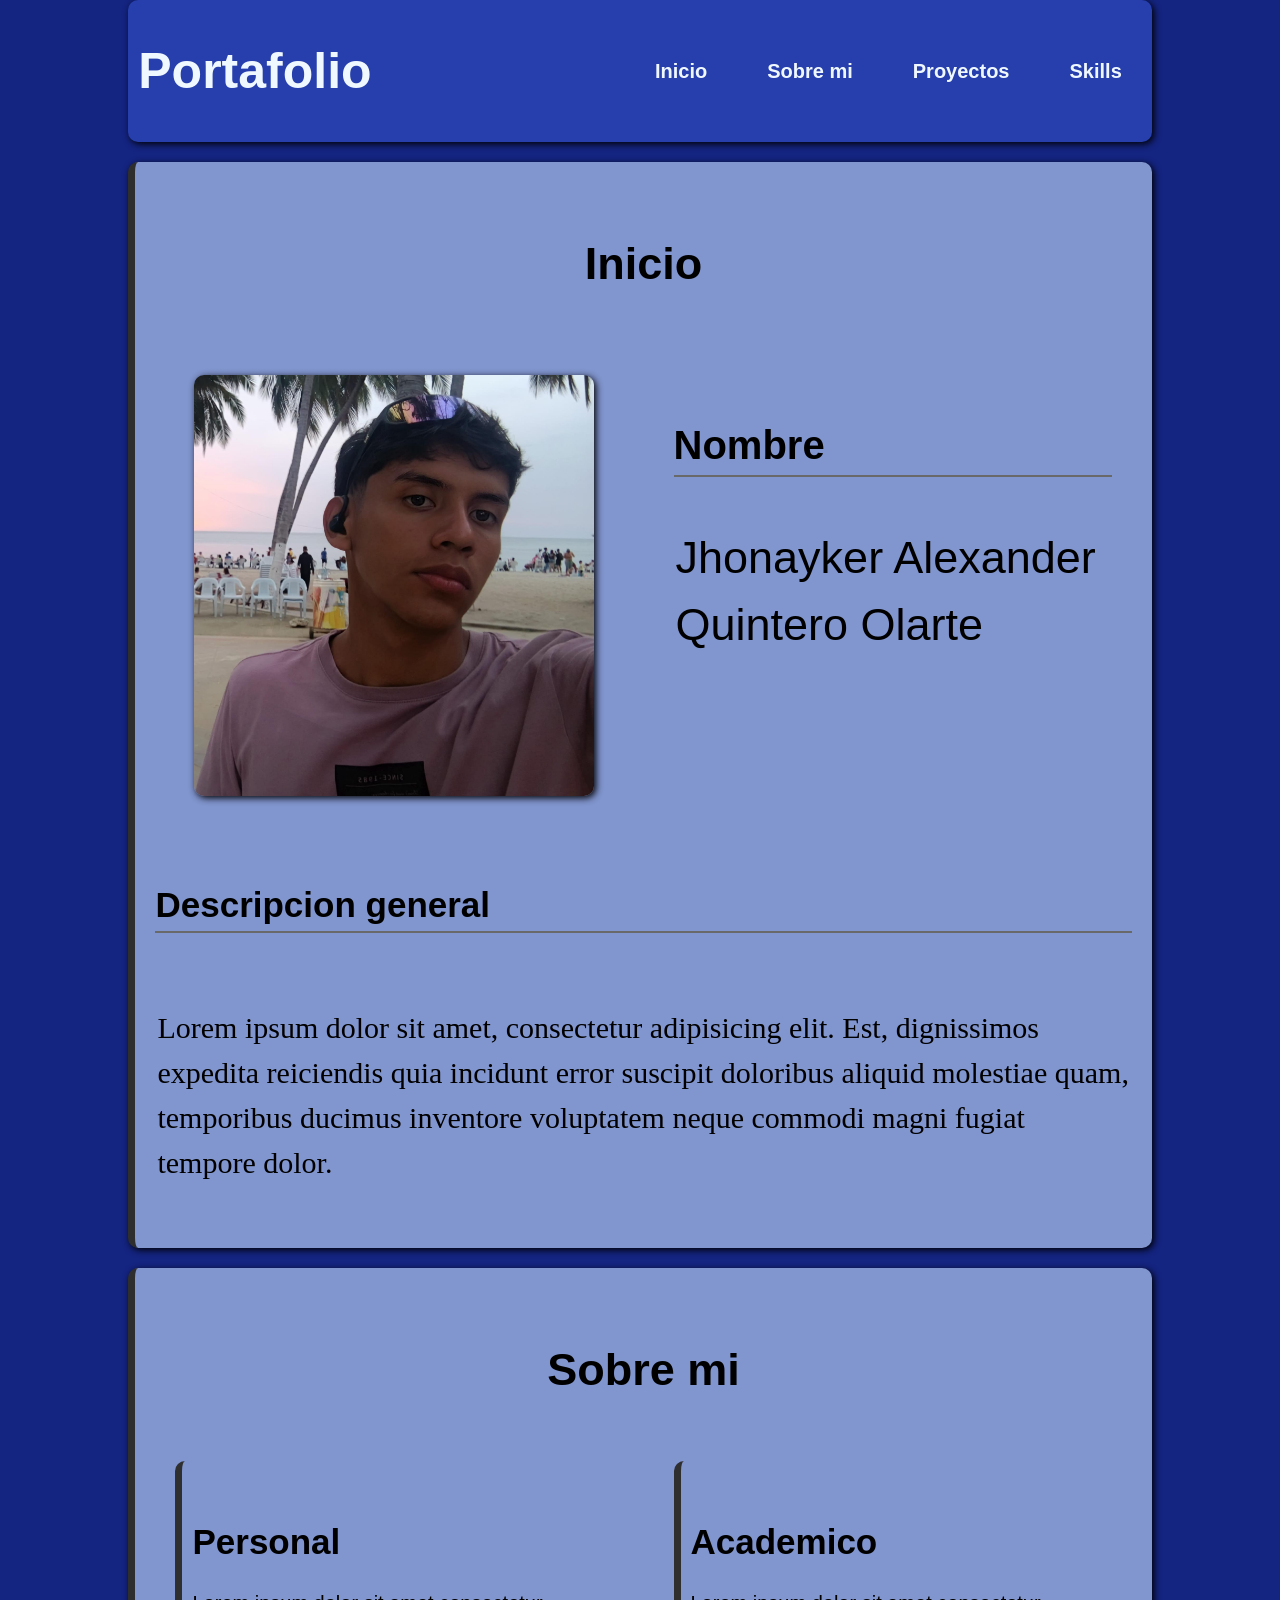
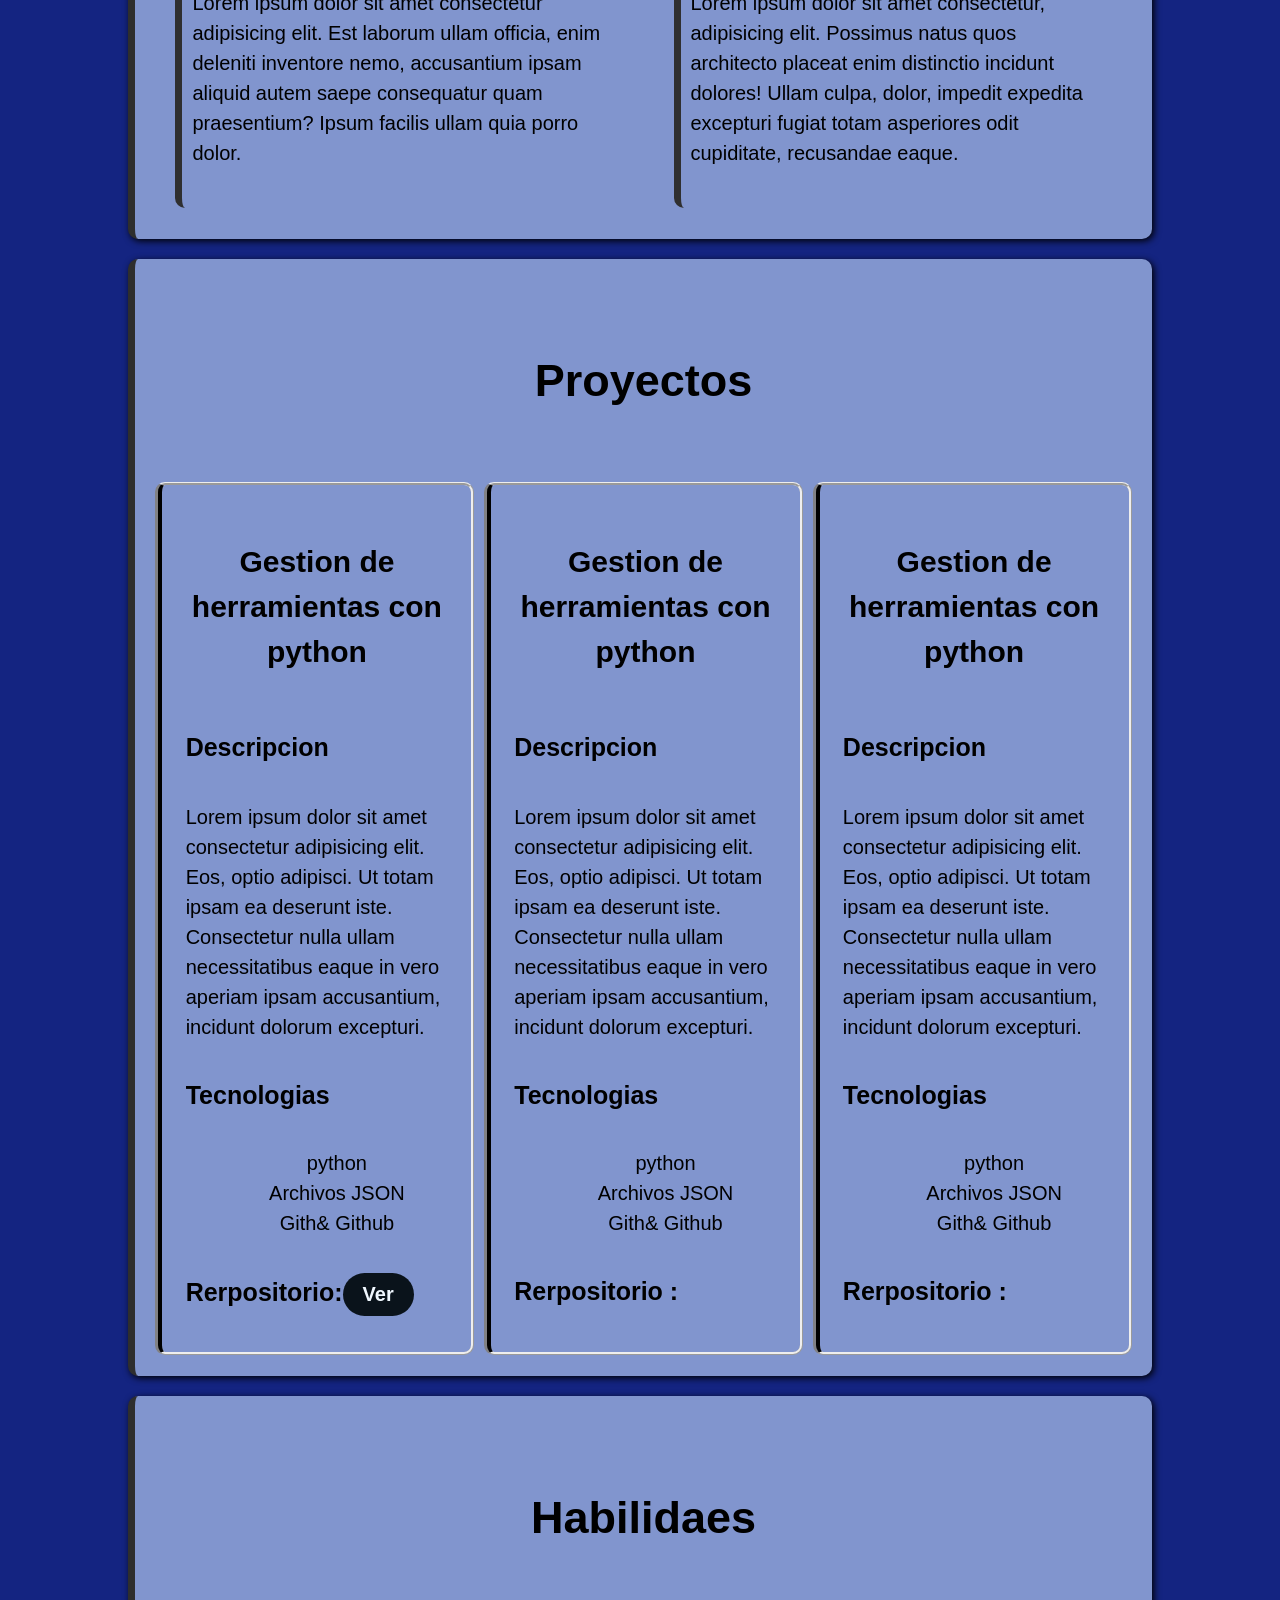
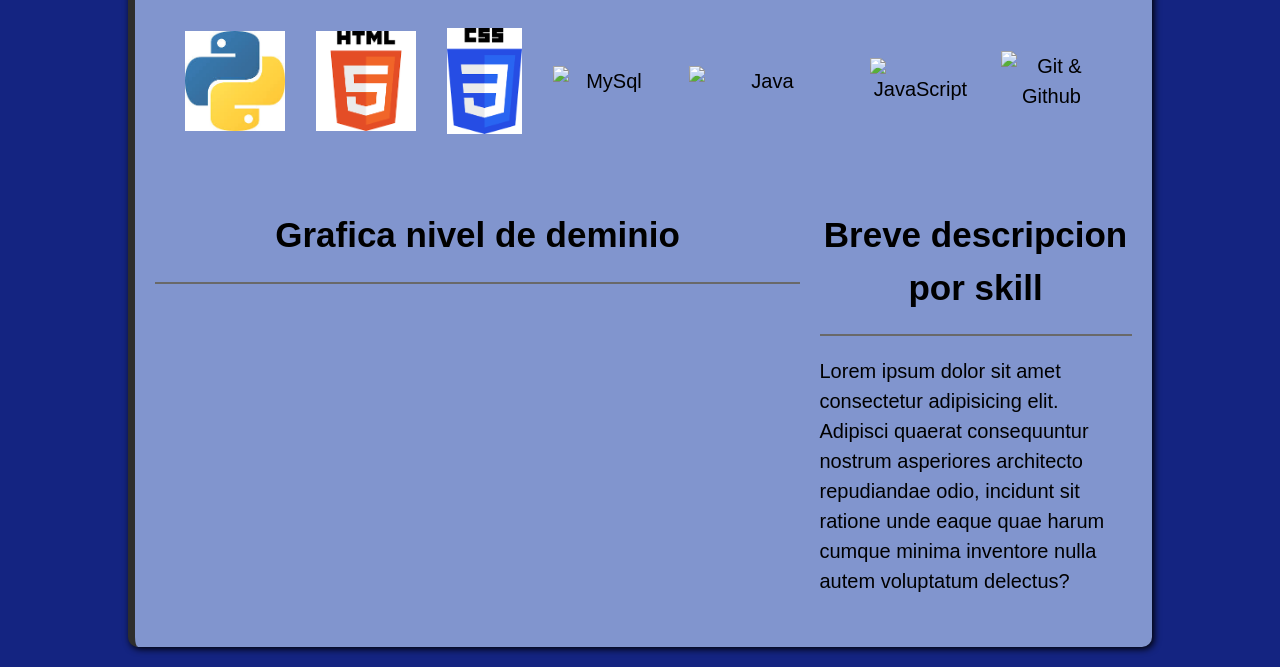
==== index.html @ 12de005b "foto" ====
<!DOCTYPE html>
<html lang="es">

<head>
    <meta charset="UTF-8">
    <meta name="viewport" content="width=device-width, initial-scale=1.0">
    <title>Protafolio</title>
    <link rel="stylesheet" href="style.css">
</head>

<body>
    <header>
        <H1>Portafolio</H1>
        <nav>
            <ul>
                <li><a href="#Inicio">Inicio</a></li>
                <li><a href="#sobre-mi">Sobre mi</a></li>
                <li><a href="#Proyectos">Proyectos</a></li>
                <li><a href="#Skills">Skills</a></li>

            </ul>

        </nav>
    </header>
    <main>
        <section id="Inicio">
            <h2>Inicio</h2>
            <div>
                <img src="fotos/WhatsApp Image 2026-04-08 at 9.02.00 PM.jpeg"
                    alt="Foto de perfil" width="400">
            </div>
            <div id="descripcion-inicio">
                <h3> Nombre</h3>
                <p>Jhonayker Alexander Quintero Olarte</p>
            </div>
            <h3>Descripcion general</h3>
            <p>Lorem ipsum dolor sit amet, consectetur adipisicing elit. Est, dignissimos expedita reiciendis
                quia
                incidunt error suscipit doloribus aliquid molestiae quam, temporibus ducimus inventore
                voluptatem
                neque commodi magni fugiat tempore dolor.</p>
        </section>



        <section id="sobre-mi">
            <h2>Sobre mi</h2>
            <article>
                <h3 class="h3-sobre-mi">Personal</h3>
                <p class="p-sobre-mi">Lorem ipsum dolor sit amet consectetur adipisicing elit. Est laborum ullam
                    officia, enim deleniti
                    inventore nemo, accusantium ipsam aliquid autem saepe consequatur quam praesentium? Ipsum
                    facilis ullam quia porro dolor.</p>
            </article>
            <article>
                <h3 class="h3-sobre-mi">Academico</h3>
                <p class="p-sobre-mi">Lorem ipsum dolor sit amet consectetur, adipisicing elit. Possimus natus quos
                    architecto placeat
                    enim
                    distinctio incidunt dolores! Ullam culpa, dolor, impedit expedita excepturi fugiat totam
                    asperiores
                    odit cupiditate, recusandae eaque.</p>
            </article>
        </section>
        <section id="Proyectos">
            <h2>Proyectos</h2>
            <article>
                <h3>Gestion de herramientas con python</h3>
                <h4>Descripcion</h4>
                <p>Lorem ipsum dolor sit amet consectetur adipisicing elit. Eos, optio adipisci. Ut totam ipsam ea
                    deserunt iste. Consectetur nulla ullam necessitatibus eaque in vero aperiam ipsam accusantium,
                    incidunt dolorum excepturi.</p>
                <h4>Tecnologias</h4>
                <ul>
                    <li>python</li>
                    <li>Archivos JSON</li>
                    <li>Gith& Github</li>
                </ul>
                <h4>Rerpositorio:<button><a
                            href="https://github.com/Jhonayker777/GestionHerramientasCampus.git">Ver</a></button> </h4>
            </article>
            <article>
                <h3>Gestion de herramientas con python</h3>
                <h4>Descripcion</h4>
                <p>Lorem ipsum dolor sit amet consectetur adipisicing elit. Eos, optio adipisci. Ut totam ipsam ea
                    deserunt iste. Consectetur nulla ullam necessitatibus eaque in vero aperiam ipsam accusantium,
                    incidunt dolorum excepturi.</p>
                <h4>Tecnologias</h4>
                <ul>
                    <li>python</li>
                    <li>Archivos JSON</li>
                    <li>Gith& Github</li>
                </ul>
                <h4>Rerpositorio : </h4>
            </article>
            <article>
                <h3>Gestion de herramientas con python</h3>
                <h4>Descripcion</h4>
                <p>Lorem ipsum dolor sit amet consectetur adipisicing elit. Eos, optio adipisci. Ut totam ipsam ea
                    deserunt iste. Consectetur nulla ullam necessitatibus eaque in vero aperiam ipsam accusantium,
                    incidunt dolorum excepturi.</p>
                <h4>Tecnologias</h4>
                <ul>
                    <li>python</li>
                    <li>Archivos JSON</li>
                    <li>Gith& Github</li>
                </ul>
                <h4>Rerpositorio : </h4>
            </article>
        </section>



        <section id="Skills">
            <h2>Habilidaes</h2>
            <div id="imagenes-skills">
                <!--Imagen de cda skill-->
                <img src="[data-uri]"
                    alt="python" width="100">
                <img src="[data-uri]"
                    alt="Html" width="100">
                <img src="[data-uri]"
                    alt="Css" width="75">
                <img src="https://images.icon-icons.com/2415/PNG/512/mysql_original_wordmark_logo_icon_146417.png"
                    alt="MySql" width="105|">
                <img src="https://encrypted-tbn0.gstatic.com/images?q=tbn:ANd9GcQr0SiG-FHsxwt3mc6LkVvsOzCOqen6sHpeig&s"
                    alt="Java" width="150">
                <img src="https://static.vecteezy.com/system/resources/previews/027/127/463/non_2x/javascript-logo-javascript-icon-transparent-free-png.png"
                    alt="JavaScript" width="100">
                <img src="https://clustertucuman.org.ar/wp-content/uploads/git-github.svg" alt="Git & Github"
                    width="100">
            </div>

            <div id="grafica">
                <h3>Grafica nivel de deminio</h3>
                <img src="https://encrypted-tbn0.gstatic.com/images?q=tbn:ANd9GcTgXMViVwmLnEpI9xHDi5cWbNsM9n2cy0wh8Q&s"
                    alt="" width="700">
            </div>

            <div>
                <h3>Breve descripcion por skill</h3>
                <p>
                    Lorem ipsum dolor sit amet consectetur adipisicing elit. Adipisci quaerat consequuntur nostrum
                    asperiores architecto repudiandae odio, incidunt sit ratione unde eaque quae harum cumque minima
                    inventore nulla autem voluptatum delectus?
                </p>
            </div>
        </section>

    </main>
</body>

</html>
---- style.css ----
html {
    scroll-behavior: smooth;
    background-color: #142481;
    font-family: sans-serif;
    font-size: 16px;
  }

body {
    margin: 0 10%;
    box-sizing: border-box;
    font-size: 16px;
    line-height: 1.5;

}
button {
    font-size: 20px;
    padding: 10px 20px;
    border-radius: 50px;
    border: none;
    background-color: rgb(10, 19, 27);
    color: aliceblue;
    font-weight: bold;
    transition: 0.3s;
    cursor: pointer;
}
a {
    text-decoration: none;
    color: aliceblue;
    font-weight: bold;
}
header {
    background-color: rgb(38, 63, 173);
    display: flex;
    padding: 0 1%;
    align-items: center;
    justify-content: space-between;
    box-shadow: 2px 2px 7px;
    border-radius: 10px;
}

nav{
    font-size: 20px;
    padding: 20px 0;
    font-family: 'Franklin Gothic Medium', 'Arial Narrow', Arial, sans-serif;
    font-weight: bold;
    color: aliceblue;
    font-size: 20px;
    

}

nav ul { 
    display: flex;
    list-style: none;
    gap: 20px;
    justify-content: center;
    align-items: center;
    font-size: 20px;
    
}
nav ul a{
    text-decoration: none;
    padding: 20px;
    color: aliceblue;
    
    
    
}
nav ul :hover {
    background-color: aliceblue;
    color: black;
    transition: 0.3s;
    border-radius: 50px;
    
}

h1 {
    font-family: sans-serif;
    font-size: 50px;
    color: aliceblue;
}

h2 {
    text-align: center;
    font-family: sans-serif;
    font-size: 45px;
}

h3 {
    font-family: 'Times New Roman', Times, serif;
    font-size: 30px;
    margin-bottom: 20px;
}



#Inicio {
    display: grid;
    grid-template-columns: repeat(2, 1fr);
    gap: 20px;
}

#Inicio h2 {
    grid-column: span 2;
}

#Inicio img{
    border-radius: 10px;
    box-shadow: 2px 2px 7px;
    margin: 20px auto;
    
}

#Inicio h3 {
    text-align: left;
    font-family: 'lin Gothic Medium', 'Arial Narrow', Arial, sans-serif;
    font-size: 35px;
    border-bottom: 2px solid dimgrey;
    grid-column: span 2;
}


#Inicio p{
    list-style: none;
    text-align: left;
    padding: 2px;
    font-family: 'Times New Roman', Times, serif;
    font-size: 30px;
    grid-column: span 2;
}
#descripcion-inicio {
    padding: 20px 0;
    margin: 0 20px;
    text-align: left;
    font-size: 20px;
    line-height: 1.5;
}

#descripcion-inicio h3{
    font-family: Impact, Haettenschweiler, 'Arial Narrow Bold', sans-serif;
    font-size: 40px;
    text-align: left;
    margin-bottom: 20px;
}

#descripcion-inicio p {
    font-family: 'Franklin Gothic Medium', 'Arial Narrow', Arial, sans-serif;
    font-size: 45px;
    text-align: left;
}

section {
    padding: 3% 2%;
    background-color: #8195ce;
    border-radius: 10px;
    box-shadow: 2px 2px 7px;
    margin: 20px auto;
    text-align: center;
    font-size: 20px;
    line-height: 1.5;
    border-left: 7px solid rgb(46, 46, 46);
    
}

ul {
    list-style: none;
}
#sobre-mi {
    display: grid;
    grid-template-columns: repeat(2, 1fr);
    gap: 20px;
}
#sobre-mi h2 {
    grid-column: span 2;
}

#sobre-mi article {
    padding: 50px 0;
    margin: 0 20px;
    text-align: left;
    font-size: 20px;
    line-height: 1.5;
    padding: 20px 10px;
}
.h3-sobre-mi {
    font-family: 'Trebuchet MS', 'Lucida Sans Unicode', 'Lucida Grande', 'Lucida Sans', Arial, sans-serif;
    font-size: 35px;
}
.p-sobre-mi {
    font-family: 'Gill Sans', 'Gill Sans MT', Calibri, 'Trebuchet MS', sans-serif;
    font-size: 20px;
}
#Proyectos {
    display: grid;
    grid-template-columns: repeat(3, 1fr);
    gap: 1%;
}
#Proyectos h2 {
    grid-column: span 3;
    text-align: center;
    padding: 20px 0;
    font-size: 45px;
    font-weight: bold;
}
#Proyectos h3 {
    font-family: 'Trebuchet MS', 'Lucida Sans Unicode', 'Lucida Grande', 'Lucida Sans', Arial, sans-serif;
    font-size: 30px;
    text-align: center;
    padding: 20px 0;
}
#Proyectos h4 {
    font-family: 'Trebuchet MS', 'Lucida Sans Unicode', 'Lucida Grande', 'Lucida Sans', Arial, sans-serif;
    font-size: 25px;
    text-align: left;
    padding: 2px 0 0 20px;
    
}
#Proyectos p {
    font-family: 'Gill Sans', 'Gill Sans MT', Calibri, 'Trebuchet MS', sans-serif;
    font-size: 20px;
    text-align: left;
    padding: 2px 0 0 20px;
}

#Proyectos article {
    border-style: ridge;
    padding: 1%;
}

#Skills {
    display: grid;
    grid-template-columns: repeat(3, 1fr);
    gap: 20px;

}
#imagenes-skills {
    display: flex;
    justify-content: space-between;
    padding: 0 30px;
    grid-column: span 3;
    align-items: center;
    
}

#imagenes-skills img:hover {
    transform: scale(1.2);
    transition: 0.3s;
}

#Skills h2 {
    grid-column: span 3;
    text-align: center;
    padding: 20px 0;
    font-size: 45px;
    font-weight: bold;
}
#Skills h3 {
    font-family: 'Gill Sans', 'Gill Sans MT', Calibri, 'Trebuchet MS', sans-serif;
    font-size: 35px;
    text-align: center;
    padding: 20px 0;
    border-bottom: 2px solid dimgrey;
    margin-bottom: 20px;
}
#Skills p {
    font-family: 'Gill Sans', 'Gill Sans MT', Calibri, 'Trebuchet MS', sans-serif;
    font-size: 20px;
    text-align: left;
   }
#grafica {
    grid-column: span 2;
}
#grafica img {
    width: 100%;
    border-radius: 10px;
}
article {
    border-left: 7px solid rgb(47, 47, 48);
    border-radius: 10px;
}
article:hover {
    transform: scale(1.05);
    transition: 0.3s;
    cursor: pointer;
    box-shadow: 2px 2px 7px;
}
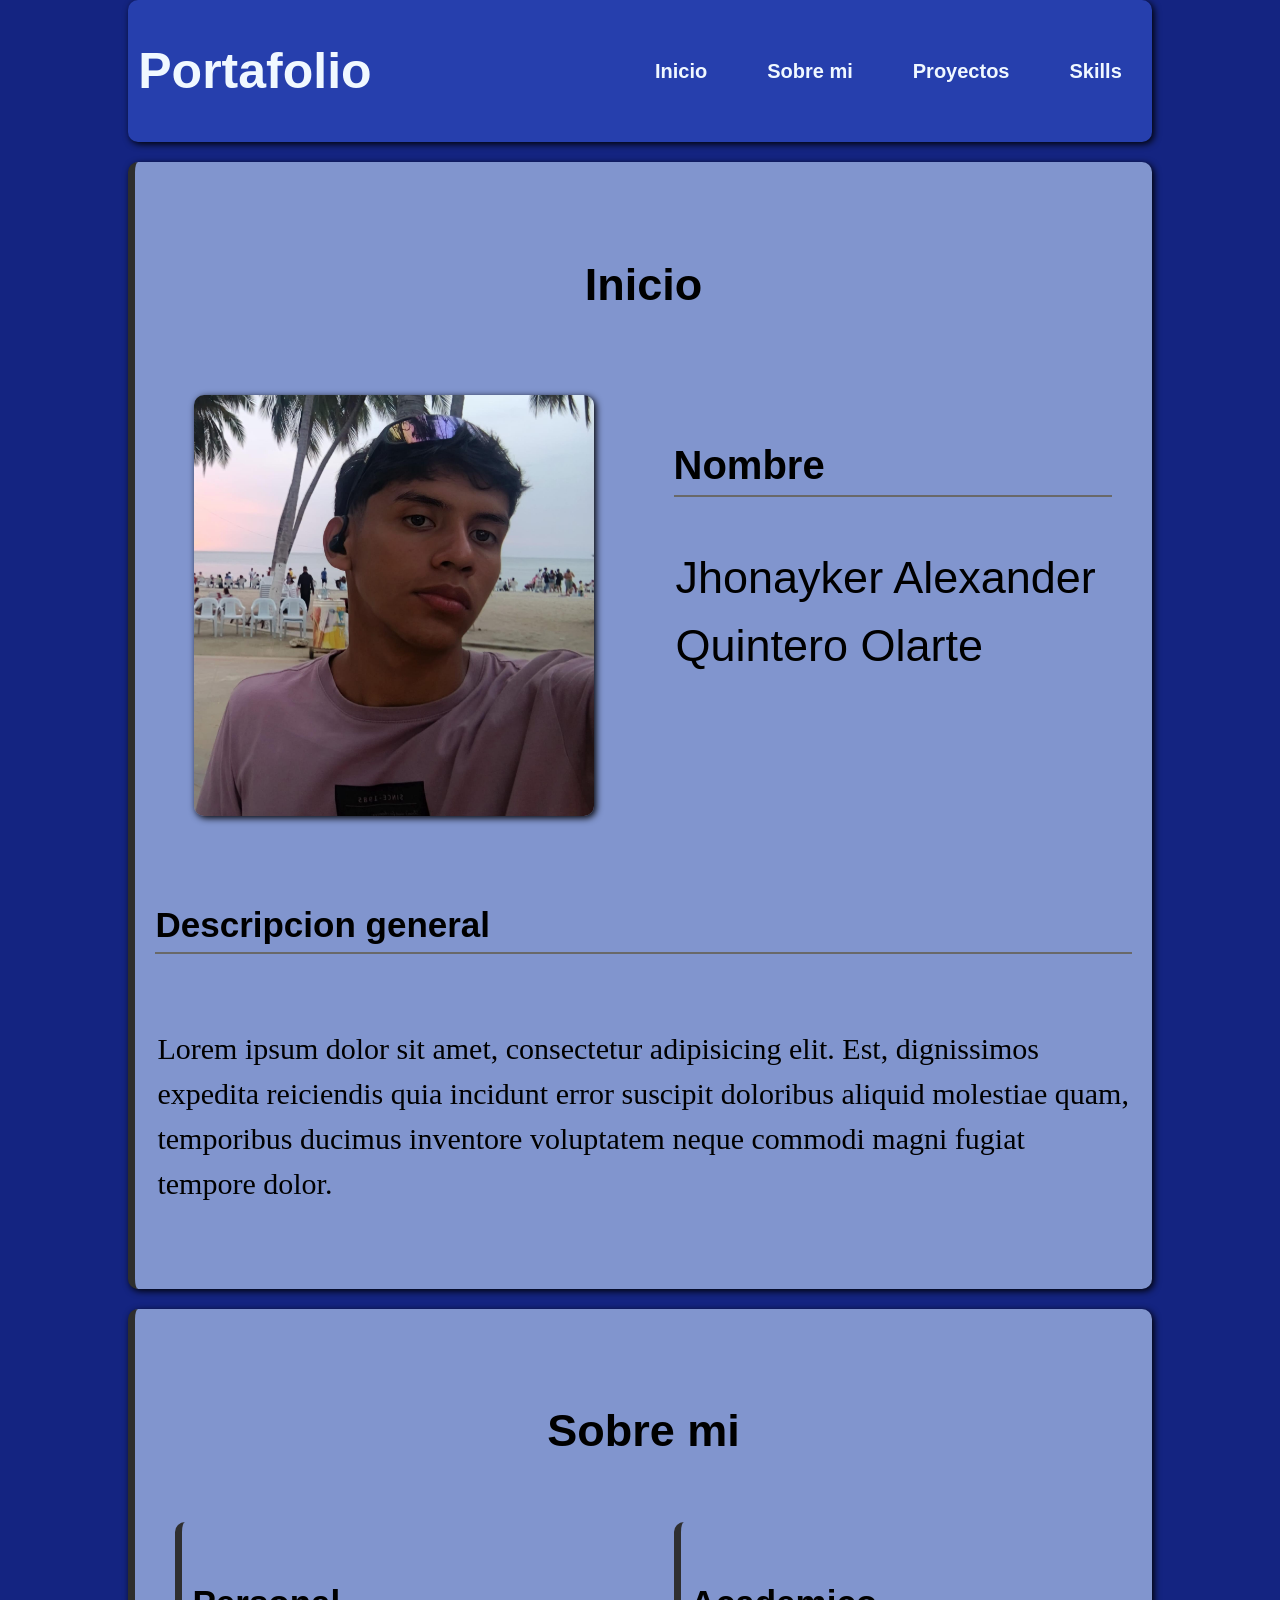
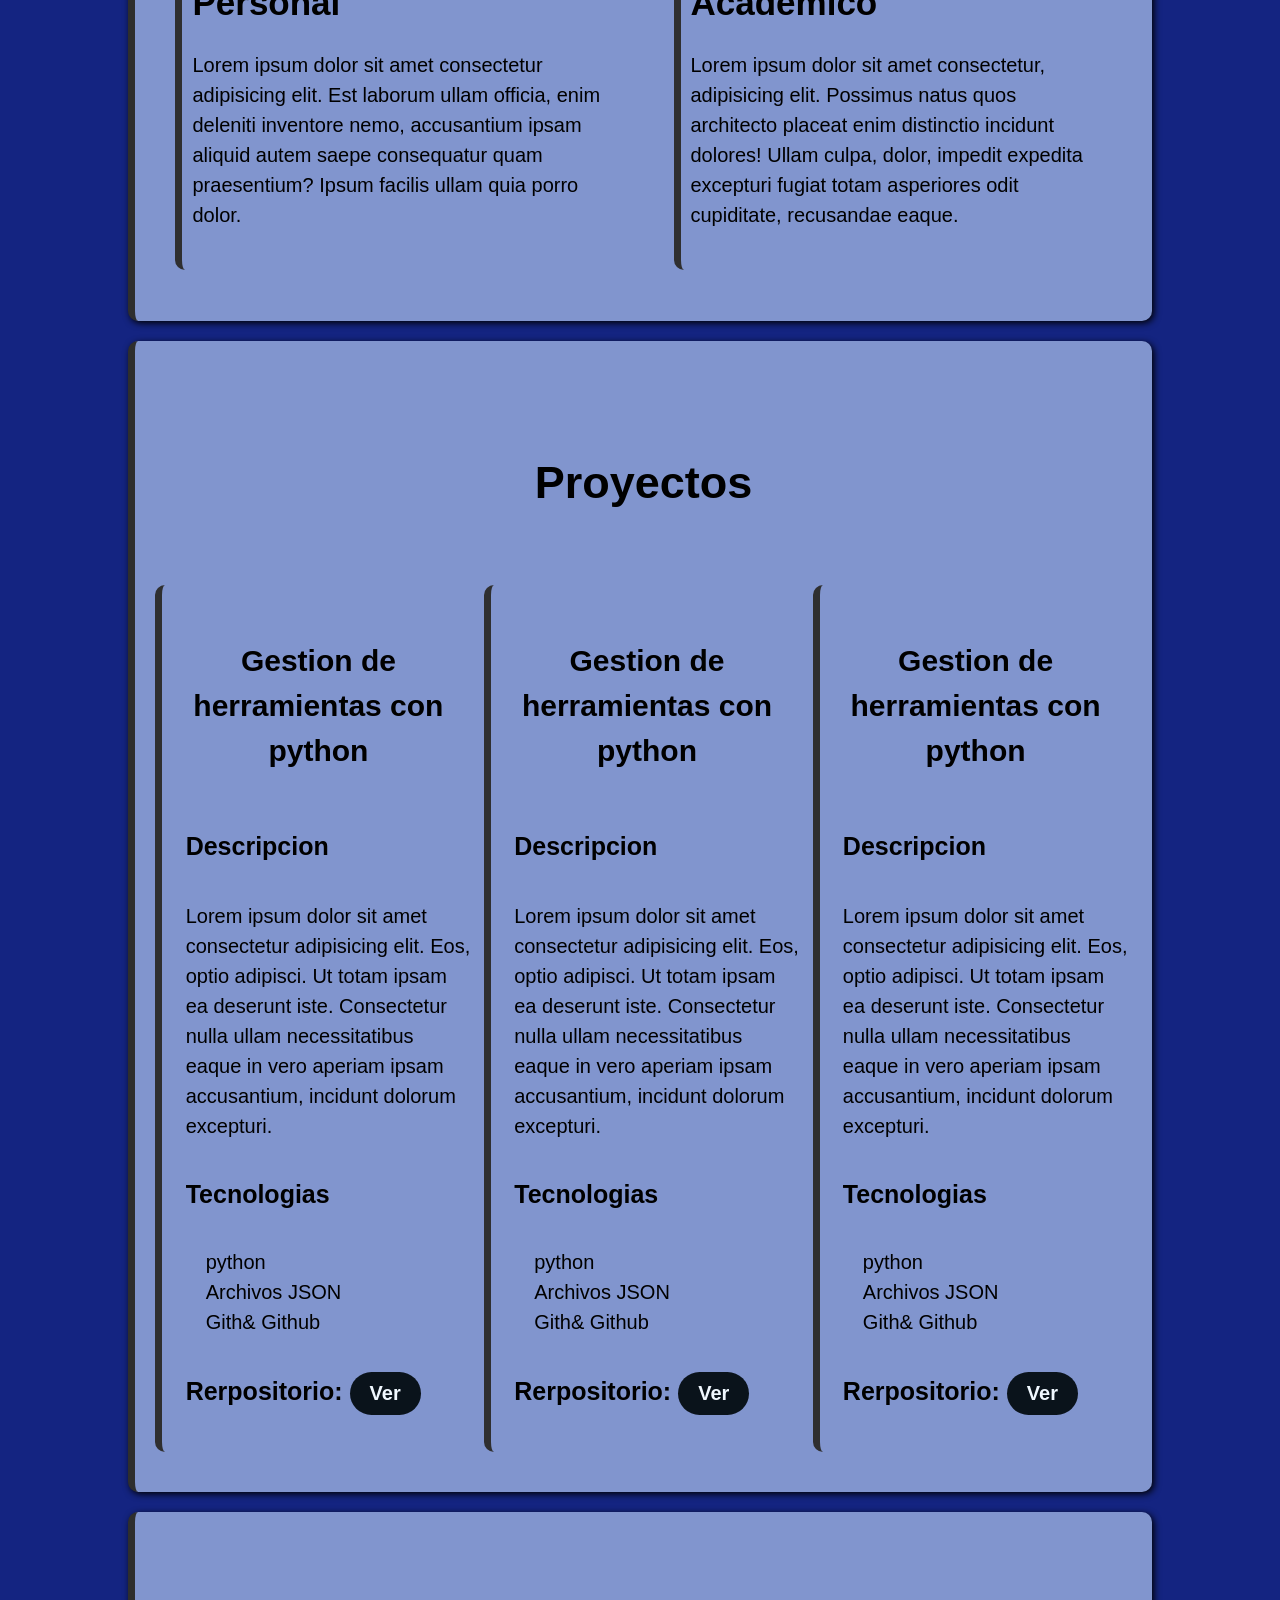
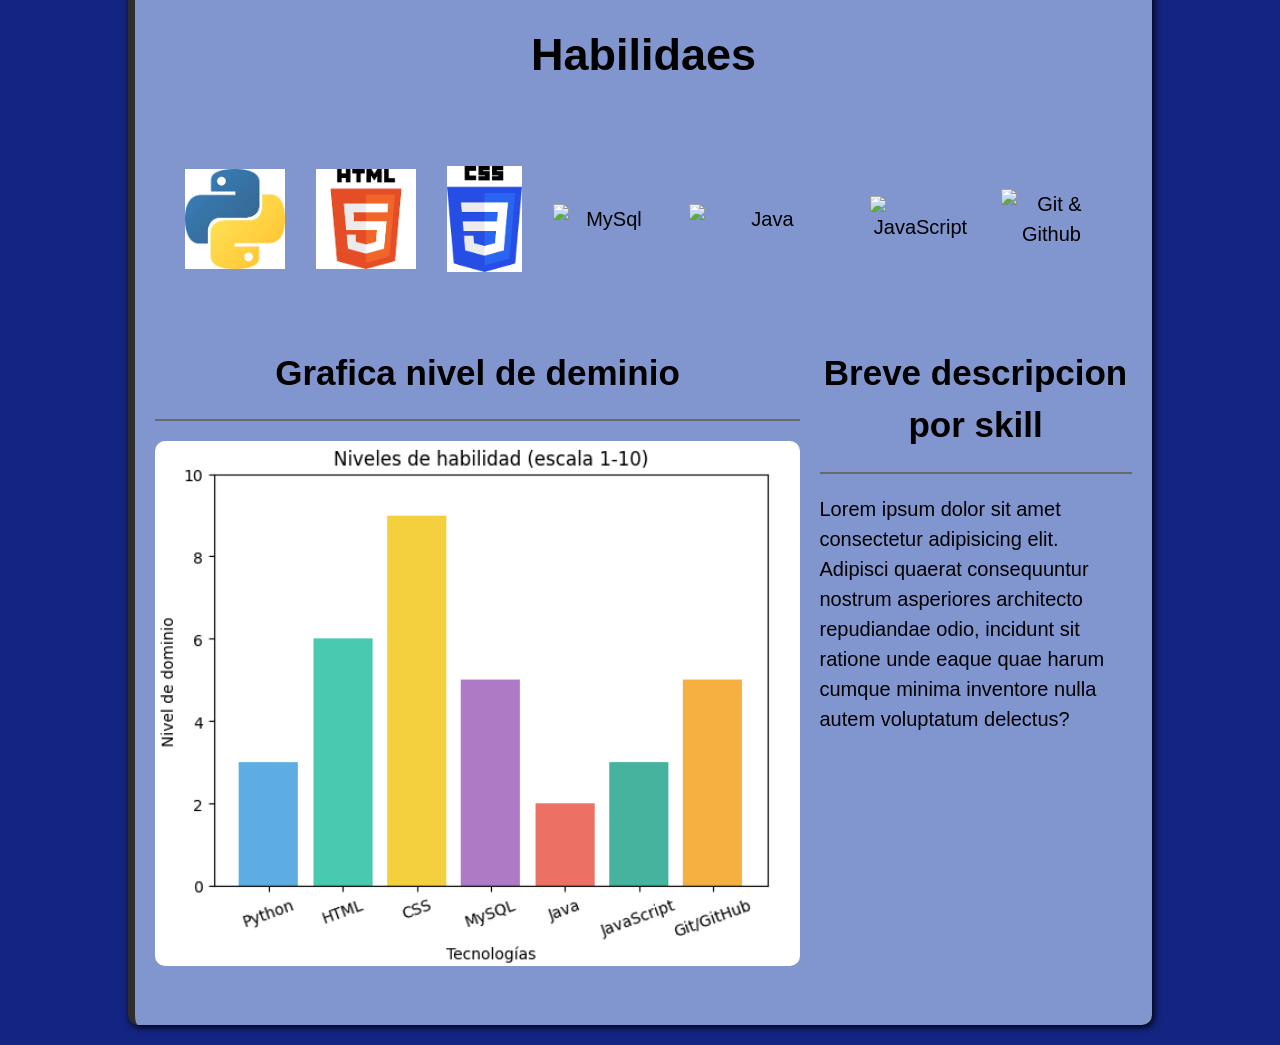
==== commit dcfe3a9c: "Final creo" ====
--- a/index.html
+++ b/index.html
@@ -26,8 +26,7 @@
         <section id="Inicio">
             <h2>Inicio</h2>
             <div>
-                <img src="fotos/WhatsApp Image 2026-04-08 at 9.02.00 PM.jpeg"
-                    alt="Foto de perfil" width="400">
+                <img src="fotos/WhatsApp Image 2026-04-08 at 9.02.00 PM.jpeg" alt="Foto de perfil" width="400">
             </div>
             <div id="descripcion-inicio">
                 <h3> Nombre</h3>
@@ -71,13 +70,12 @@
                     deserunt iste. Consectetur nulla ullam necessitatibus eaque in vero aperiam ipsam accusantium,
                     incidunt dolorum excepturi.</p>
                 <h4>Tecnologias</h4>
-                <ul>
+                <ul class="ul-proyectos">
                     <li>python</li>
                     <li>Archivos JSON</li>
                     <li>Gith& Github</li>
                 </ul>
-                <h4>Rerpositorio:<button><a
-                            href="https://github.com/Jhonayker777/GestionHerramientasCampus.git">Ver</a></button> </h4>
+                <h4>Rerpositorio:        <button><a href="https://github.com/Jhonayker777/GestionHerramientasCampus.git">Ver</a></button> </h4>
             </article>
             <article>
                 <h3>Gestion de herramientas con python</h3>
@@ -86,12 +84,12 @@
                     deserunt iste. Consectetur nulla ullam necessitatibus eaque in vero aperiam ipsam accusantium,
                     incidunt dolorum excepturi.</p>
                 <h4>Tecnologias</h4>
-                <ul>
+                <ul class="ul-proyectos">
                     <li>python</li>
                     <li>Archivos JSON</li>
                     <li>Gith& Github</li>
                 </ul>
-                <h4>Rerpositorio : </h4>
+                <h4>Rerpositorio:          <button><a href="https://github.com/Jhonayker777/GestionHerramientasCampus.git">Ver</a></button> </h4>
             </article>
             <article>
                 <h3>Gestion de herramientas con python</h3>
@@ -100,12 +98,12 @@
                     deserunt iste. Consectetur nulla ullam necessitatibus eaque in vero aperiam ipsam accusantium,
                     incidunt dolorum excepturi.</p>
                 <h4>Tecnologias</h4>
-                <ul>
+                <ul class="ul-proyectos">
                     <li>python</li>
                     <li>Archivos JSON</li>
                     <li>Gith& Github</li>
                 </ul>
-                <h4>Rerpositorio : </h4>
+                <h4>Rerpositorio:      <button><a href="https://github.com/Jhonayker777/GestionHerramientasCampus.git">Ver</a></button> </h4>
             </article>
         </section>
 
@@ -133,8 +131,7 @@
 
             <div id="grafica">
                 <h3>Grafica nivel de deminio</h3>
-                <img src="https://encrypted-tbn0.gstatic.com/images?q=tbn:ANd9GcTgXMViVwmLnEpI9xHDi5cWbNsM9n2cy0wh8Q&s"
-                    alt="" width="700">
+                <img src="fotos/grafica.png" alt="" width="700">
             </div>
 
             <div>
@@ -149,5 +146,4 @@
 
     </main>
 </body>
-
 </html>
--- a/style.css
+++ b/style.css
@@ -150,7 +150,7 @@
 }
 
 section {
-    padding: 3% 2%;
+    padding: 5% 2%;
     background-color: #8195ce;
     border-radius: 10px;
     box-shadow: 2px 2px 7px;
@@ -223,8 +223,10 @@
 }
 
 #Proyectos article {
-    border-style: ridge;
     padding: 1%;
+}
+.ul-proyectos li {
+    text-align: left;
 }
 
 #Skills {
@@ -281,6 +283,10 @@
 article:hover {
     transform: scale(1.05);
     transition: 0.3s;
-    cursor: pointer;
-    box-shadow: 2px 2px 7px;
-}
+    box-shadow: 2px 2px 7px;
+}
+#grafica img:hover {
+    transform: scale(1.02);
+    transition: 0.3s;
+    box-shadow: 2px 2px 7px;
+}
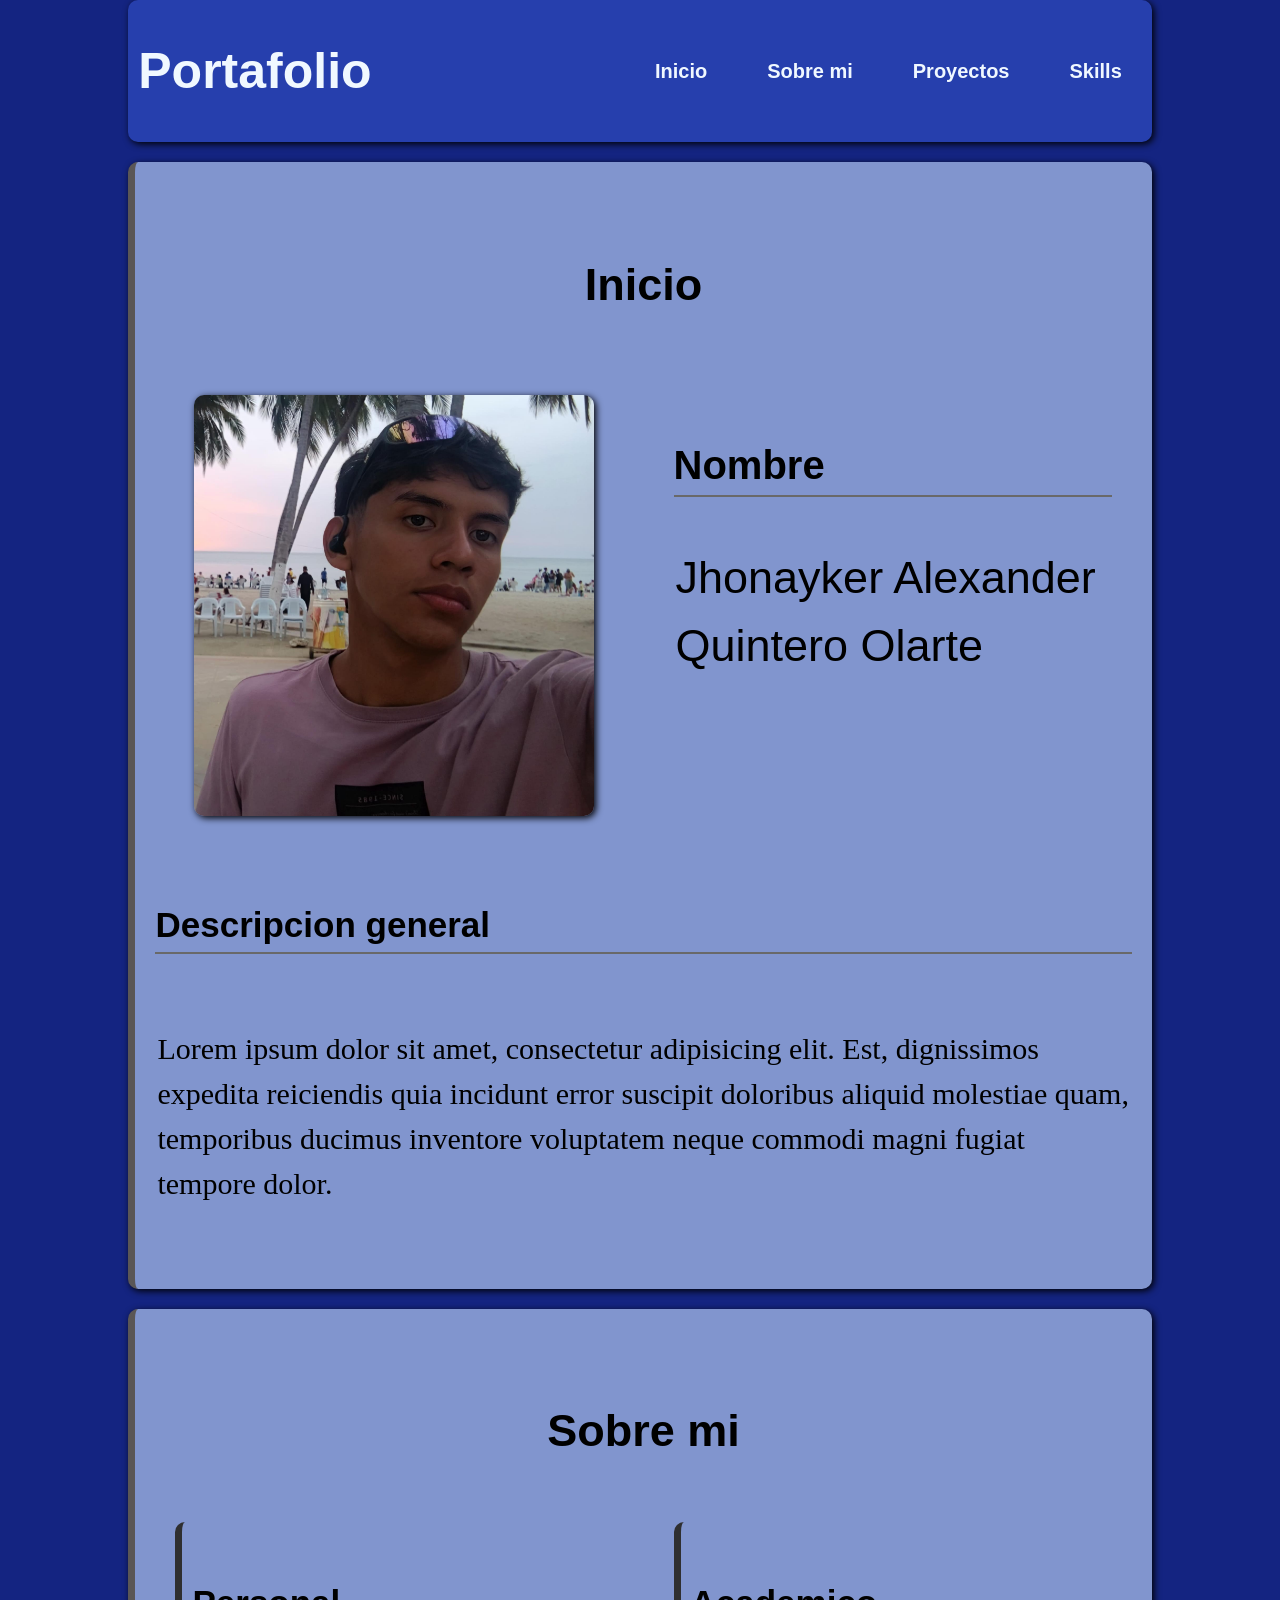
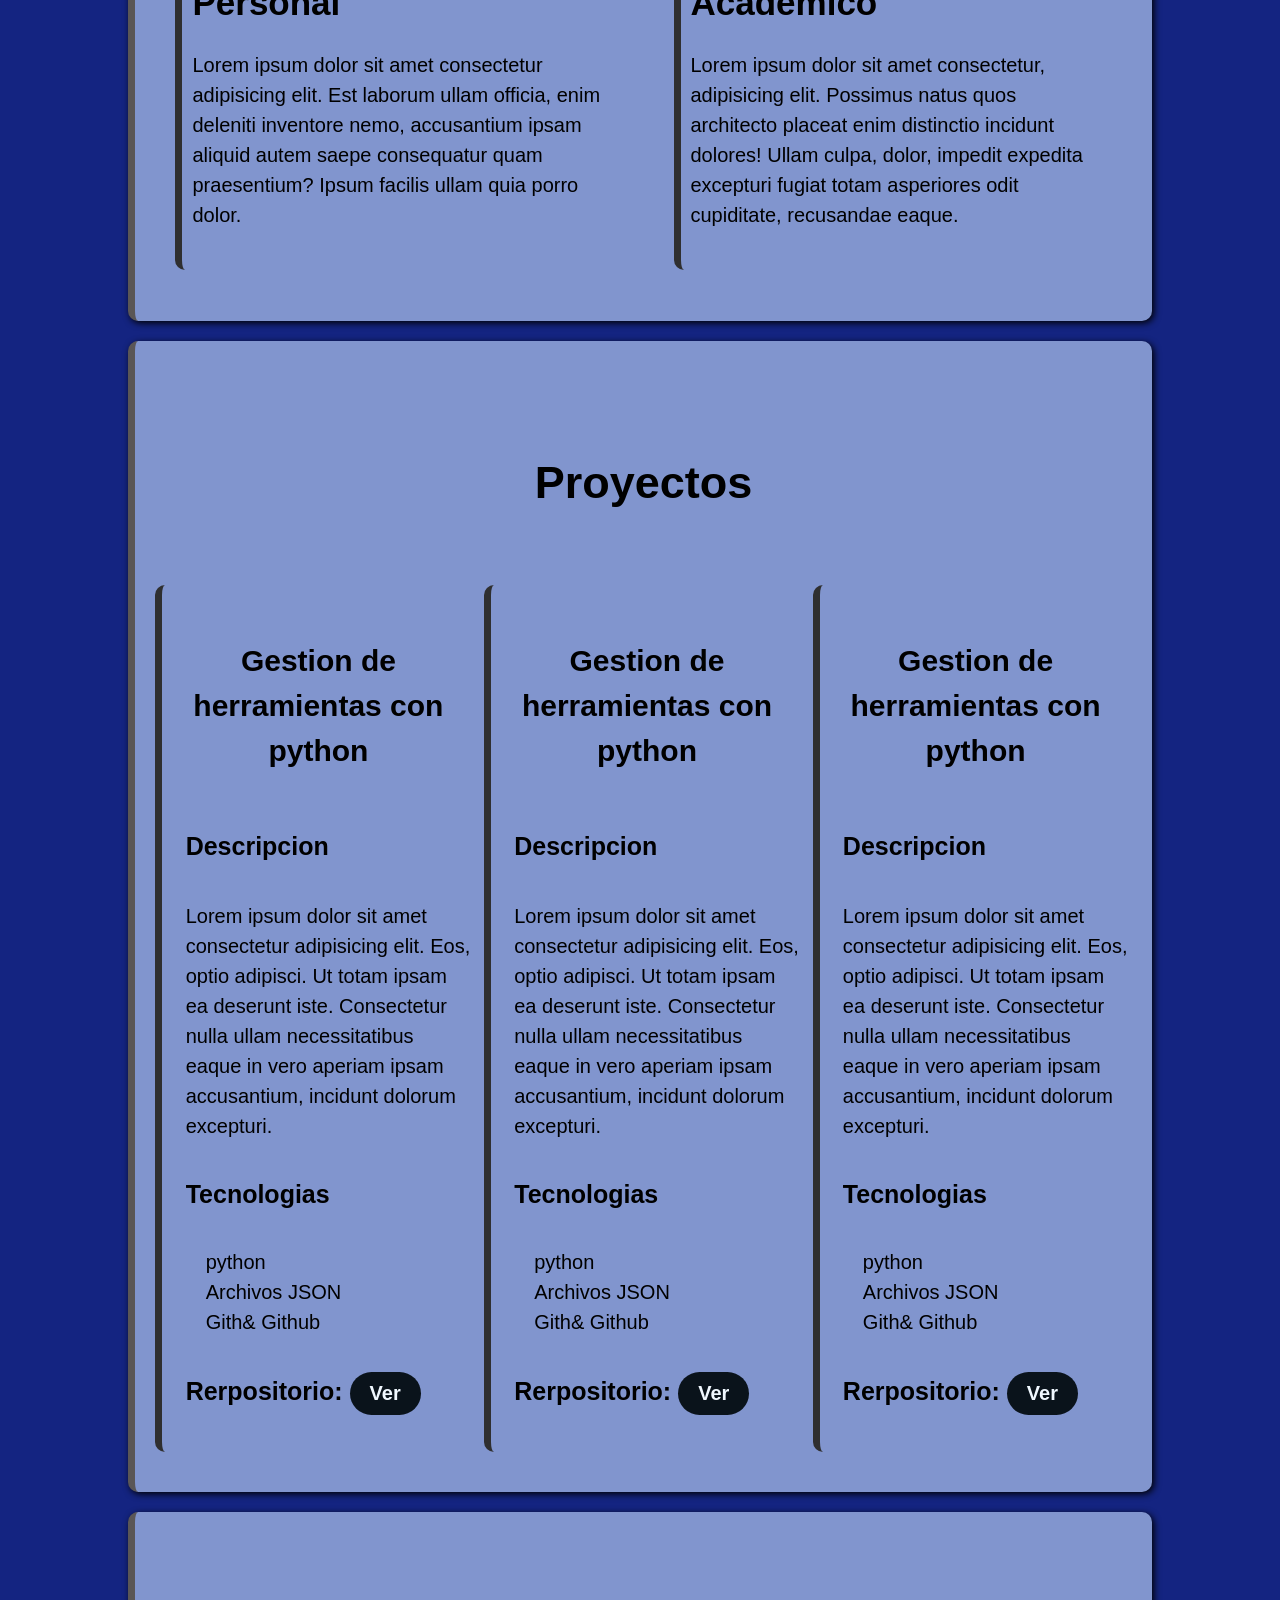
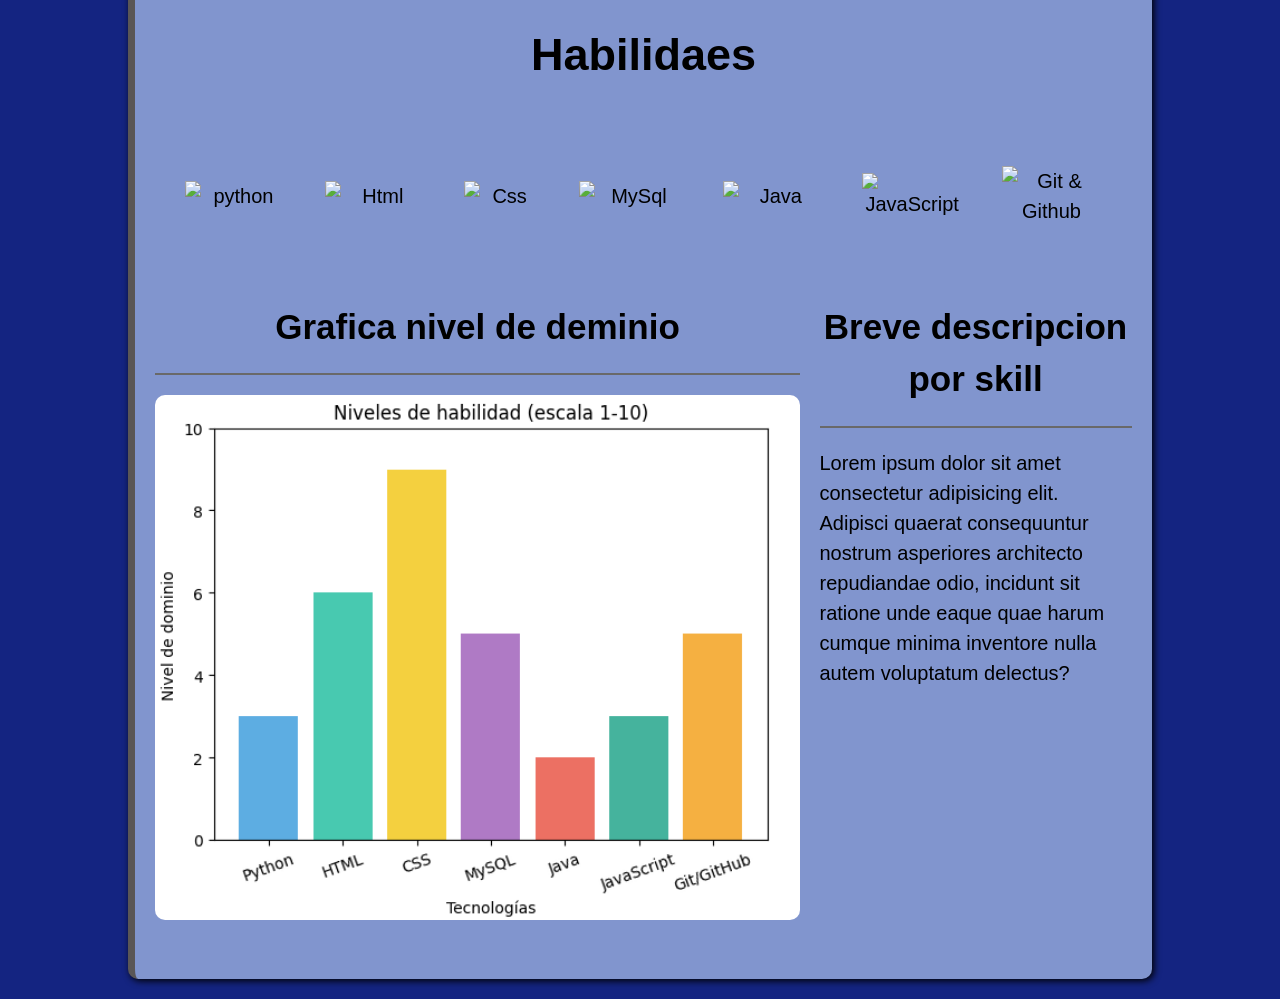
==== commit 0c728625: "Si" ====
--- a/index.html
+++ b/index.html
@@ -75,7 +75,8 @@
                     <li>Archivos JSON</li>
                     <li>Gith& Github</li>
                 </ul>
-                <h4>Rerpositorio:        <button><a href="https://github.com/Jhonayker777/GestionHerramientasCampus.git">Ver</a></button> </h4>
+                <h4>Rerpositorio: <button><a
+                            href="https://github.com/Jhonayker777/GestionHerramientasCampus.git">Ver</a></button> </h4>
             </article>
             <article>
                 <h3>Gestion de herramientas con python</h3>
@@ -89,7 +90,8 @@
                     <li>Archivos JSON</li>
                     <li>Gith& Github</li>
                 </ul>
-                <h4>Rerpositorio:          <button><a href="https://github.com/Jhonayker777/GestionHerramientasCampus.git">Ver</a></button> </h4>
+                <h4>Rerpositorio: <button><a
+                            href="https://github.com/Jhonayker777/GestionHerramientasCampus.git">Ver</a></button> </h4>
             </article>
             <article>
                 <h3>Gestion de herramientas con python</h3>
@@ -103,7 +105,8 @@
                     <li>Archivos JSON</li>
                     <li>Gith& Github</li>
                 </ul>
-                <h4>Rerpositorio:      <button><a href="https://github.com/Jhonayker777/GestionHerramientasCampus.git">Ver</a></button> </h4>
+                <h4>Rerpositorio: <button><a
+                            href="https://github.com/Jhonayker777/GestionHerramientasCampus.git">Ver</a></button> </h4>
             </article>
         </section>
 
@@ -113,16 +116,16 @@
             <h2>Habilidaes</h2>
             <div id="imagenes-skills">
                 <!--Imagen de cda skill-->
-                <img src="[data-uri]"
+                <img src="https://upload.wikimedia.org/wikipedia/commons/thumb/c/c3/Python-logo-notext.svg/1280px-Python-logo-notext.svg.png"
                     alt="python" width="100">
-                <img src="[data-uri]"
+                <img src="https://upload.wikimedia.org/wikipedia/commons/thumb/6/61/HTML5_logo_and_wordmark.svg/1280px-HTML5_logo_and_wordmark.svg.png"
                     alt="Html" width="100">
-                <img src="[data-uri]"
+                <img src="https://upload.wikimedia.org/wikipedia/commons/thumb/d/d5/CSS3_logo_and_wordmark.svg/1920px-CSS3_logo_and_wordmark.svg.png"
                     alt="Css" width="75">
                 <img src="https://images.icon-icons.com/2415/PNG/512/mysql_original_wordmark_logo_icon_146417.png"
                     alt="MySql" width="105|">
-                <img src="https://encrypted-tbn0.gstatic.com/images?q=tbn:ANd9GcQr0SiG-FHsxwt3mc6LkVvsOzCOqen6sHpeig&s"
-                    alt="Java" width="150">
+                <img src="https://cdn-icons-png.flaticon.com/512/5968/5968282.png"
+                    alt="Java" width="100">
                 <img src="https://static.vecteezy.com/system/resources/previews/027/127/463/non_2x/javascript-logo-javascript-icon-transparent-free-png.png"
                     alt="JavaScript" width="100">
                 <img src="https://clustertucuman.org.ar/wp-content/uploads/git-github.svg" alt="Git & Github"
@@ -146,4 +149,5 @@
 
     </main>
 </body>
+
 </html>
--- a/style.css
+++ b/style.css
@@ -158,7 +158,7 @@
     text-align: center;
     font-size: 20px;
     line-height: 1.5;
-    border-left: 7px solid rgb(46, 46, 46);
+    border-left: 7px solid rgb(90, 86, 86);
     
 }
 
@@ -247,6 +247,8 @@
 #imagenes-skills img:hover {
     transform: scale(1.2);
     transition: 0.3s;
+    box-shadow: 2px 2px 7px;
+    border-radius: 20px;
 }
 
 #Skills h2 {
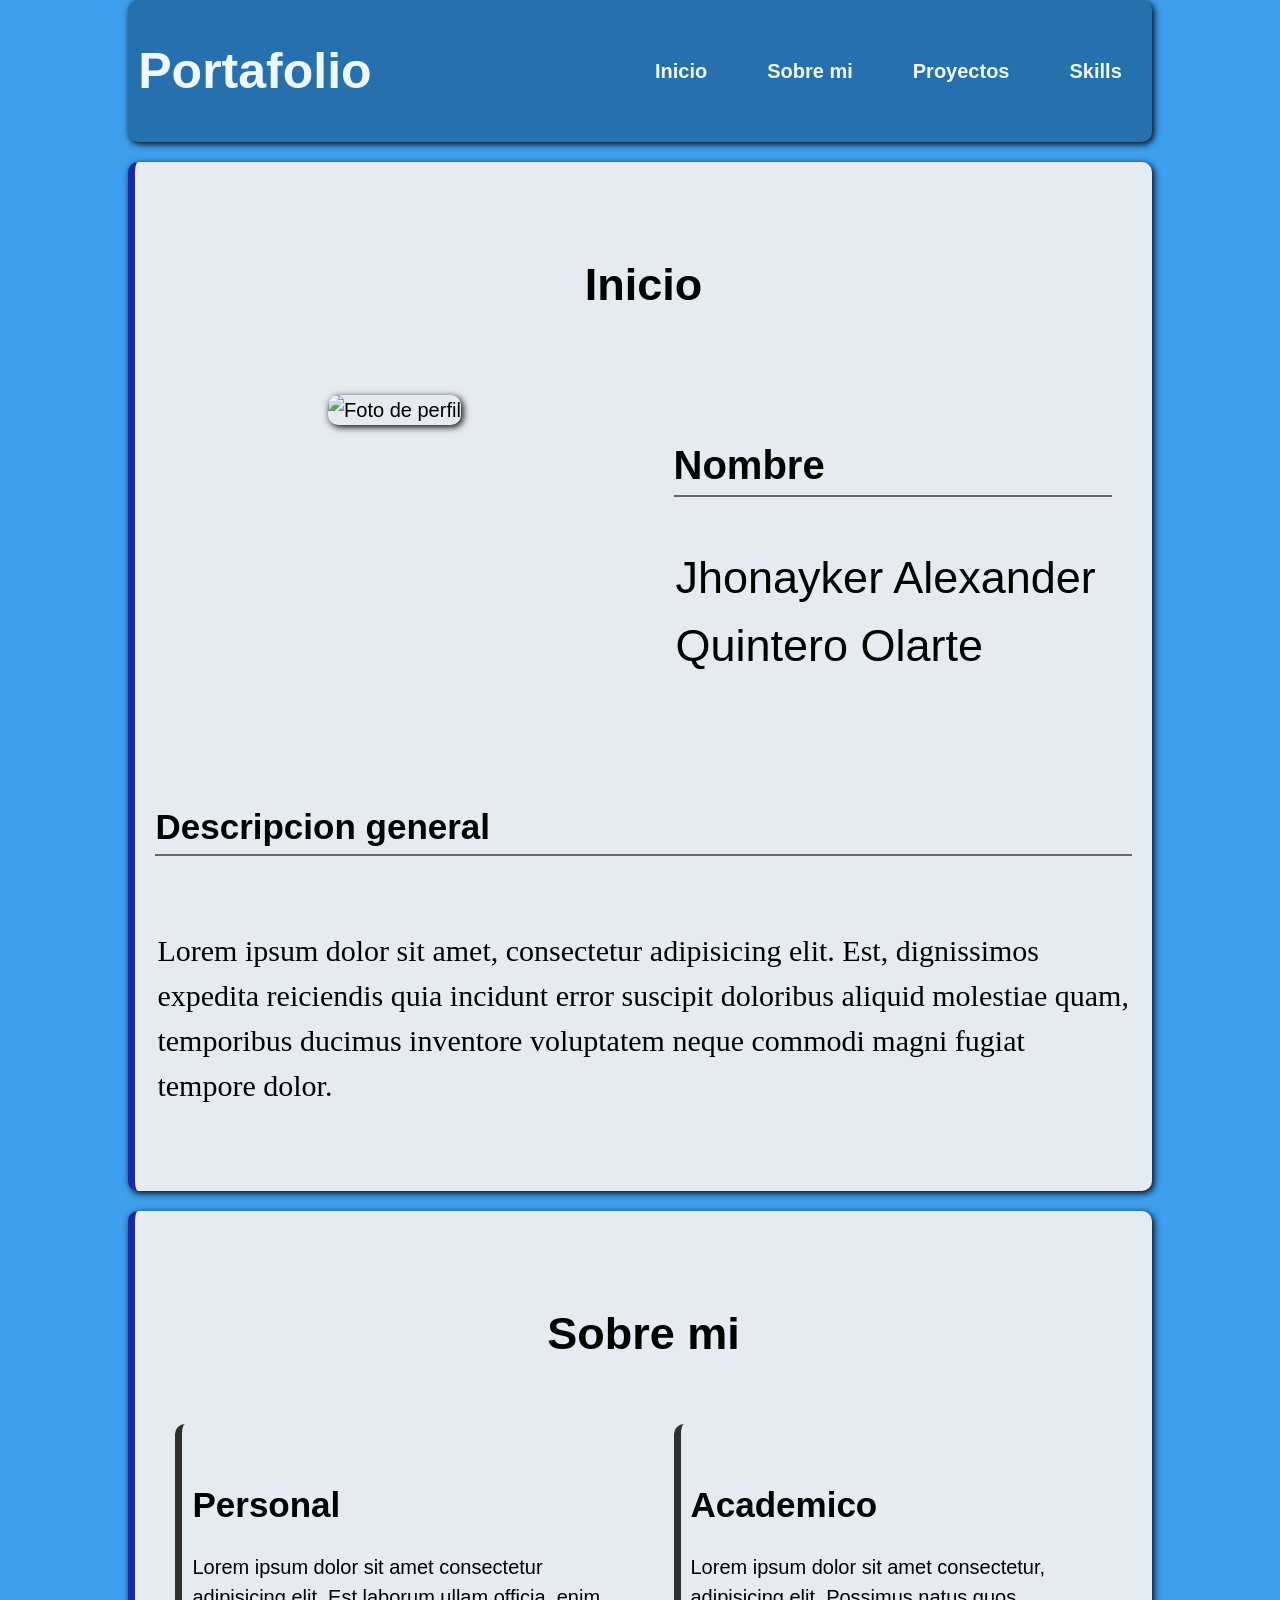
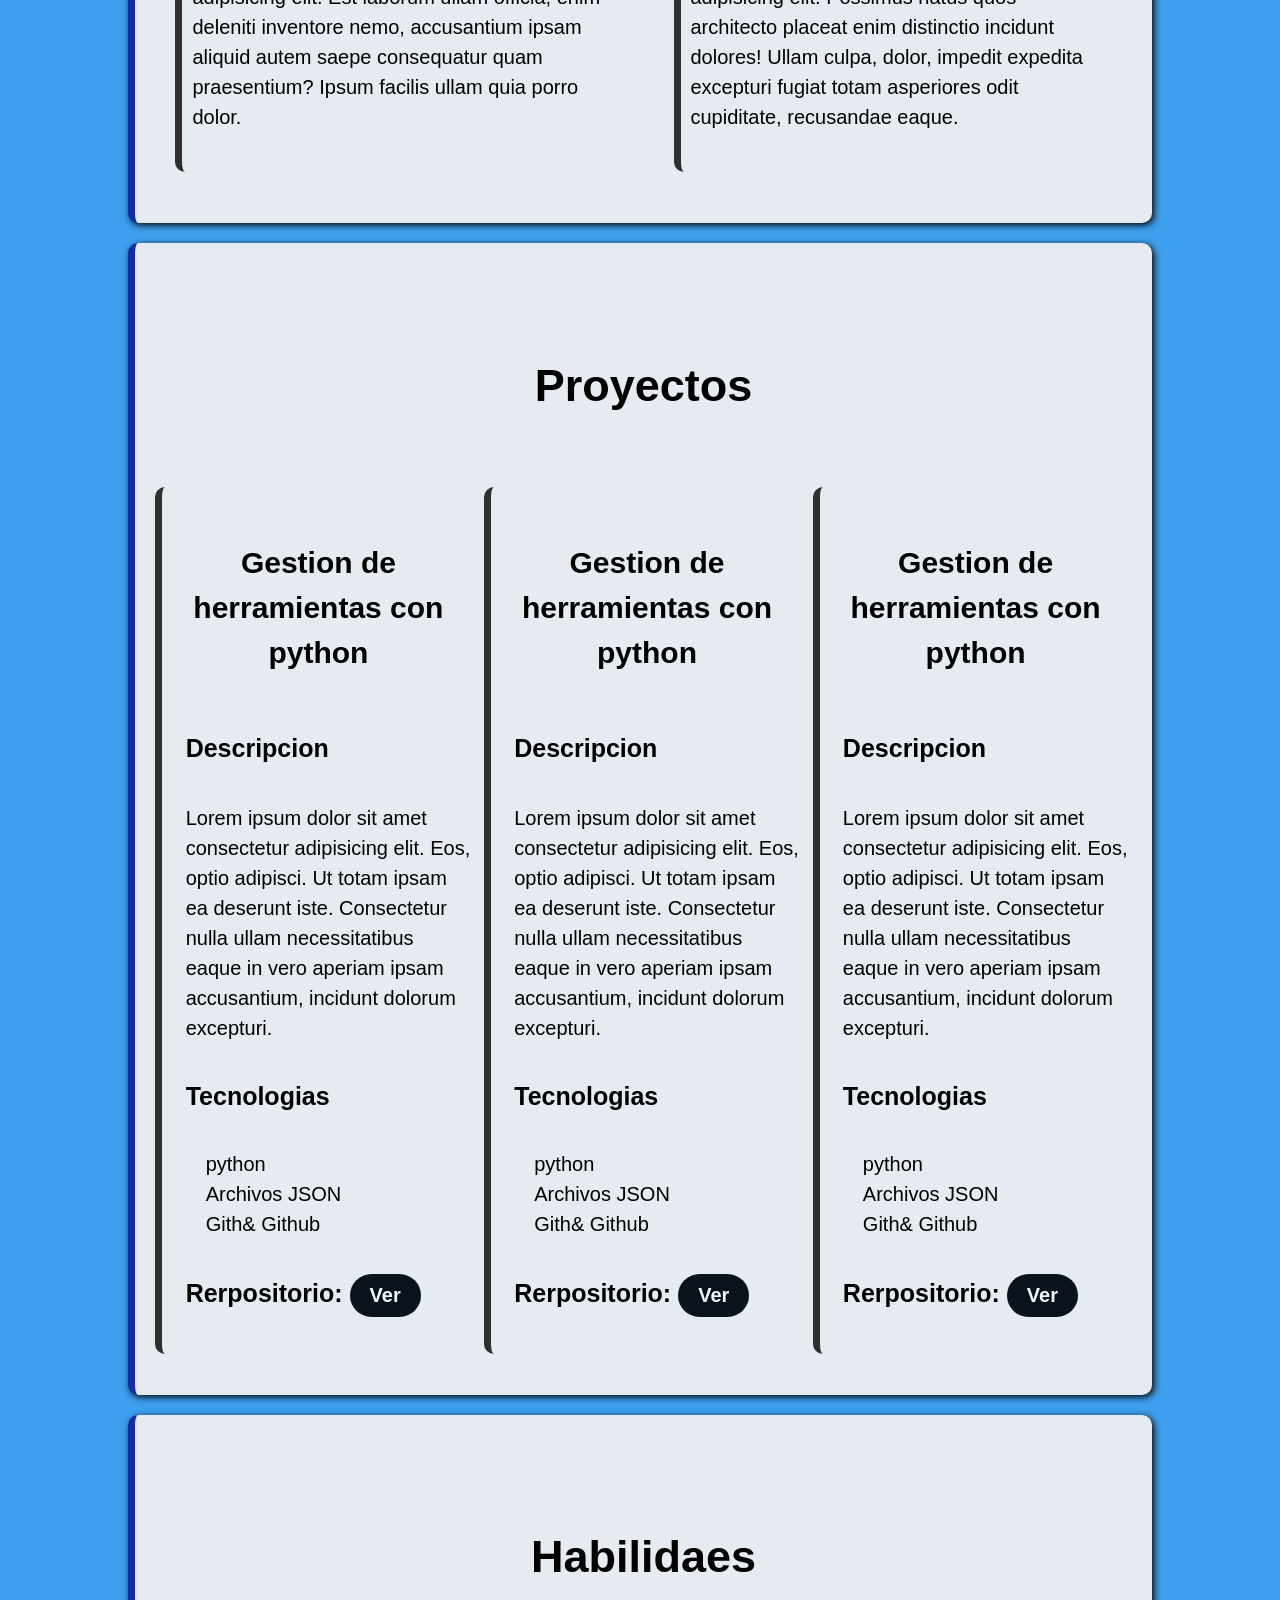
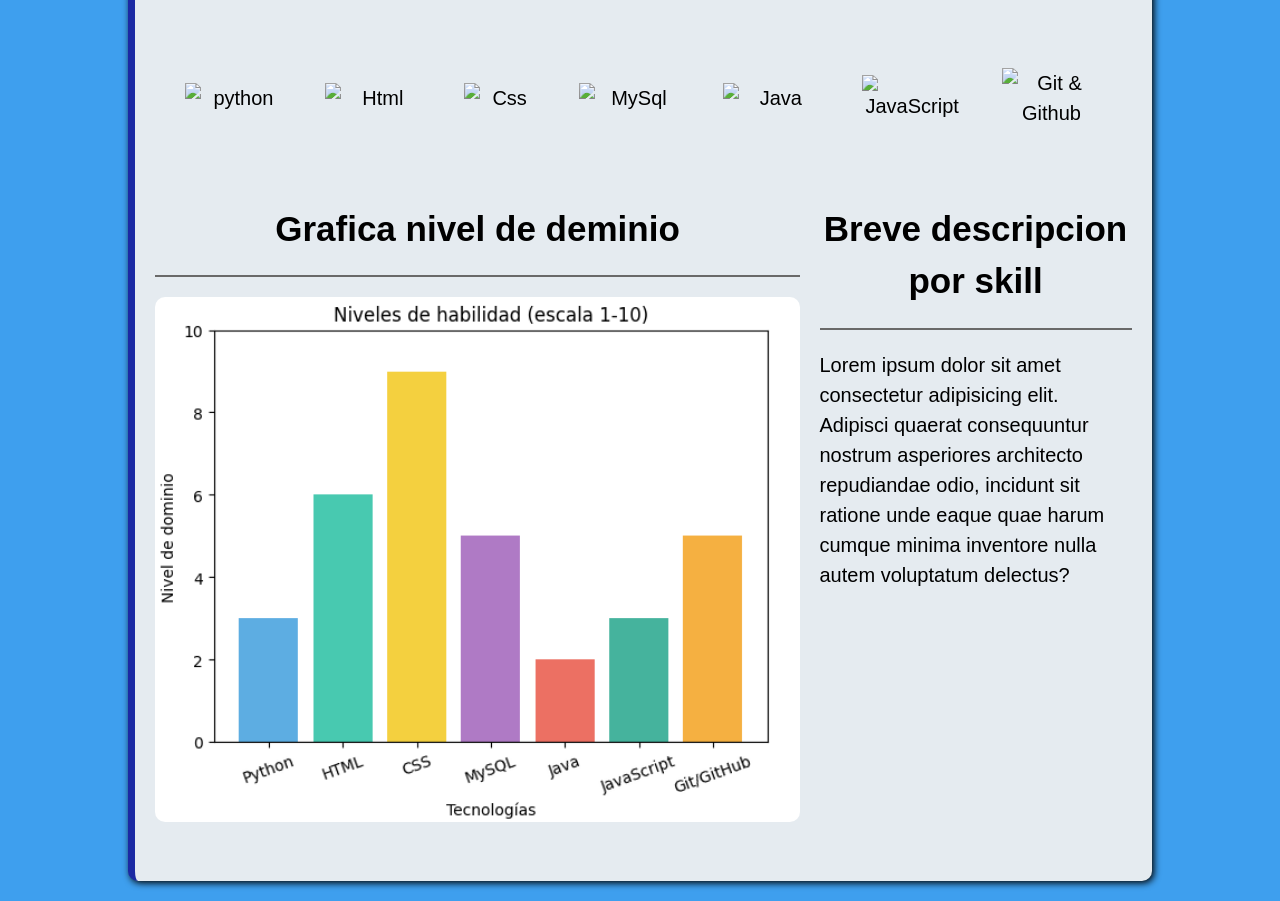
==== commit 37bb45bf: "carrusel" ====
--- a/index.html
+++ b/index.html
@@ -26,7 +26,7 @@
         <section id="Inicio">
             <h2>Inicio</h2>
             <div>
-                <img src="fotos/WhatsApp Image 2026-04-08 at 9.02.00 PM.jpeg" alt="Foto de perfil" width="400">
+                <img src="fotos/WhatsApp Image 2026-04-08 at 9.02.00 PM.jpe" alt="Foto de perfil" width="400">
             </div>
             <div id="descripcion-inicio">
                 <h3> Nombre</h3>
@@ -40,11 +40,9 @@
                 neque commodi magni fugiat tempore dolor.</p>
         </section>
 
-
-
         <section id="sobre-mi">
             <h2>Sobre mi</h2>
-            <article>
+            <article >
                 <h3 class="h3-sobre-mi">Personal</h3>
                 <p class="p-sobre-mi">Lorem ipsum dolor sit amet consectetur adipisicing elit. Est laborum ullam
                     officia, enim deleniti
@@ -61,9 +59,10 @@
                     odit cupiditate, recusandae eaque.</p>
             </article>
         </section>
+
         <section id="Proyectos">
             <h2>Proyectos</h2>
-            <article>
+            <article id="article-1">
                 <h3>Gestion de herramientas con python</h3>
                 <h4>Descripcion</h4>
                 <p>Lorem ipsum dolor sit amet consectetur adipisicing elit. Eos, optio adipisci. Ut totam ipsam ea
@@ -78,7 +77,7 @@
                 <h4>Rerpositorio: <button><a
                             href="https://github.com/Jhonayker777/GestionHerramientasCampus.git">Ver</a></button> </h4>
             </article>
-            <article>
+            <article id="article-2">
                 <h3>Gestion de herramientas con python</h3>
                 <h4>Descripcion</h4>
                 <p>Lorem ipsum dolor sit amet consectetur adipisicing elit. Eos, optio adipisci. Ut totam ipsam ea
@@ -93,7 +92,7 @@
                 <h4>Rerpositorio: <button><a
                             href="https://github.com/Jhonayker777/GestionHerramientasCampus.git">Ver</a></button> </h4>
             </article>
-            <article>
+            <article id="article-3">
                 <h3>Gestion de herramientas con python</h3>
                 <h4>Descripcion</h4>
                 <p>Lorem ipsum dolor sit amet consectetur adipisicing elit. Eos, optio adipisci. Ut totam ipsam ea
@@ -109,8 +108,6 @@
                             href="https://github.com/Jhonayker777/GestionHerramientasCampus.git">Ver</a></button> </h4>
             </article>
         </section>
-
-
 
         <section id="Skills">
             <h2>Habilidaes</h2>
@@ -146,8 +143,6 @@
                 </p>
             </div>
         </section>
-
     </main>
 </body>
-
 </html>
--- a/style.css
+++ b/style.css
@@ -1,8 +1,7 @@
 html {
     scroll-behavior: smooth;
-    background-color: #142481;
+    background-color: #3e9fee;
     font-family: sans-serif;
-    font-size: 16px;
   }
 
 body {
@@ -29,7 +28,7 @@
     font-weight: bold;
 }
 header {
-    background-color: rgb(38, 63, 173);
+    background-color: rgb(38, 112, 173);
     display: flex;
     padding: 0 1%;
     align-items: center;
@@ -151,14 +150,14 @@
 
 section {
     padding: 5% 2%;
-    background-color: #8195ce;
+    background-color: #e5ebf0;
     border-radius: 10px;
     box-shadow: 2px 2px 7px;
     margin: 20px auto;
     text-align: center;
     font-size: 20px;
     line-height: 1.5;
-    border-left: 7px solid rgb(90, 86, 86);
+    border-left: 7px solid rgb(27, 41, 163);
     
 }
 
@@ -224,6 +223,115 @@
 
 #Proyectos article {
     padding: 1%;
+    
+}
+#article-1{
+    animation: article-1 15s infinite ;
+    position: relative;
+
+}
+@keyframes article-1{
+    0%{
+        left: 0PX;
+        top: 0PX;
+        opacity: 100;
+    }
+   
+    10% {
+        left: -60px;
+        top: 0px;
+        opacity: 0;
+        
+    }
+    15% {
+        left: 250%;
+        top: 0PX;
+        
+
+    }
+    30% { 
+        left: 206%;
+        top: 0PX; 
+
+    }
+    70% {
+        left: 104%;
+        top: 0PX;
+    }
+    100% {
+        left: 0px;
+        top: 0px;
+    }
+
+}
+#article-2{
+    animation: article-2 15s infinite;
+    position: relative;
+}
+
+@keyframes article-2 {
+    0% {
+        left: 0px;
+        top: 0px;
+    }
+    30% {
+        left: -104%; 
+        top: 0px;
+        opacity: 100;
+    }
+    40% {
+        left: -120%;
+        top: 0px;
+        opacity: 0;
+        
+    }
+    50% {
+        left: 200%;
+        top: 0px;
+        
+    }
+    70% {
+        left: 106%;
+        top: 0px;
+    }
+
+    100% {
+        left: 0px;
+        top: 0px;
+    }
+
+}
+
+#article-3{
+    animation: article-3 15s infinite;
+    position: relative;
+}
+@keyframes article-3{
+    0% {
+        left: 0px;
+        top: 0px;
+    }
+    30% {
+        left: -103%;
+    }
+    60% {
+        left: -206%;
+        opacity: 100;
+    }
+    70% {
+        left: -220%;
+        opacity: 0;
+    }
+    
+    80% {
+        left: 100%;
+        opacity: 0;
+    }
+    100% {
+        left: 0px;
+        top: 0px;
+    }
+    
 }
 .ul-proyectos li {
     text-align: left;
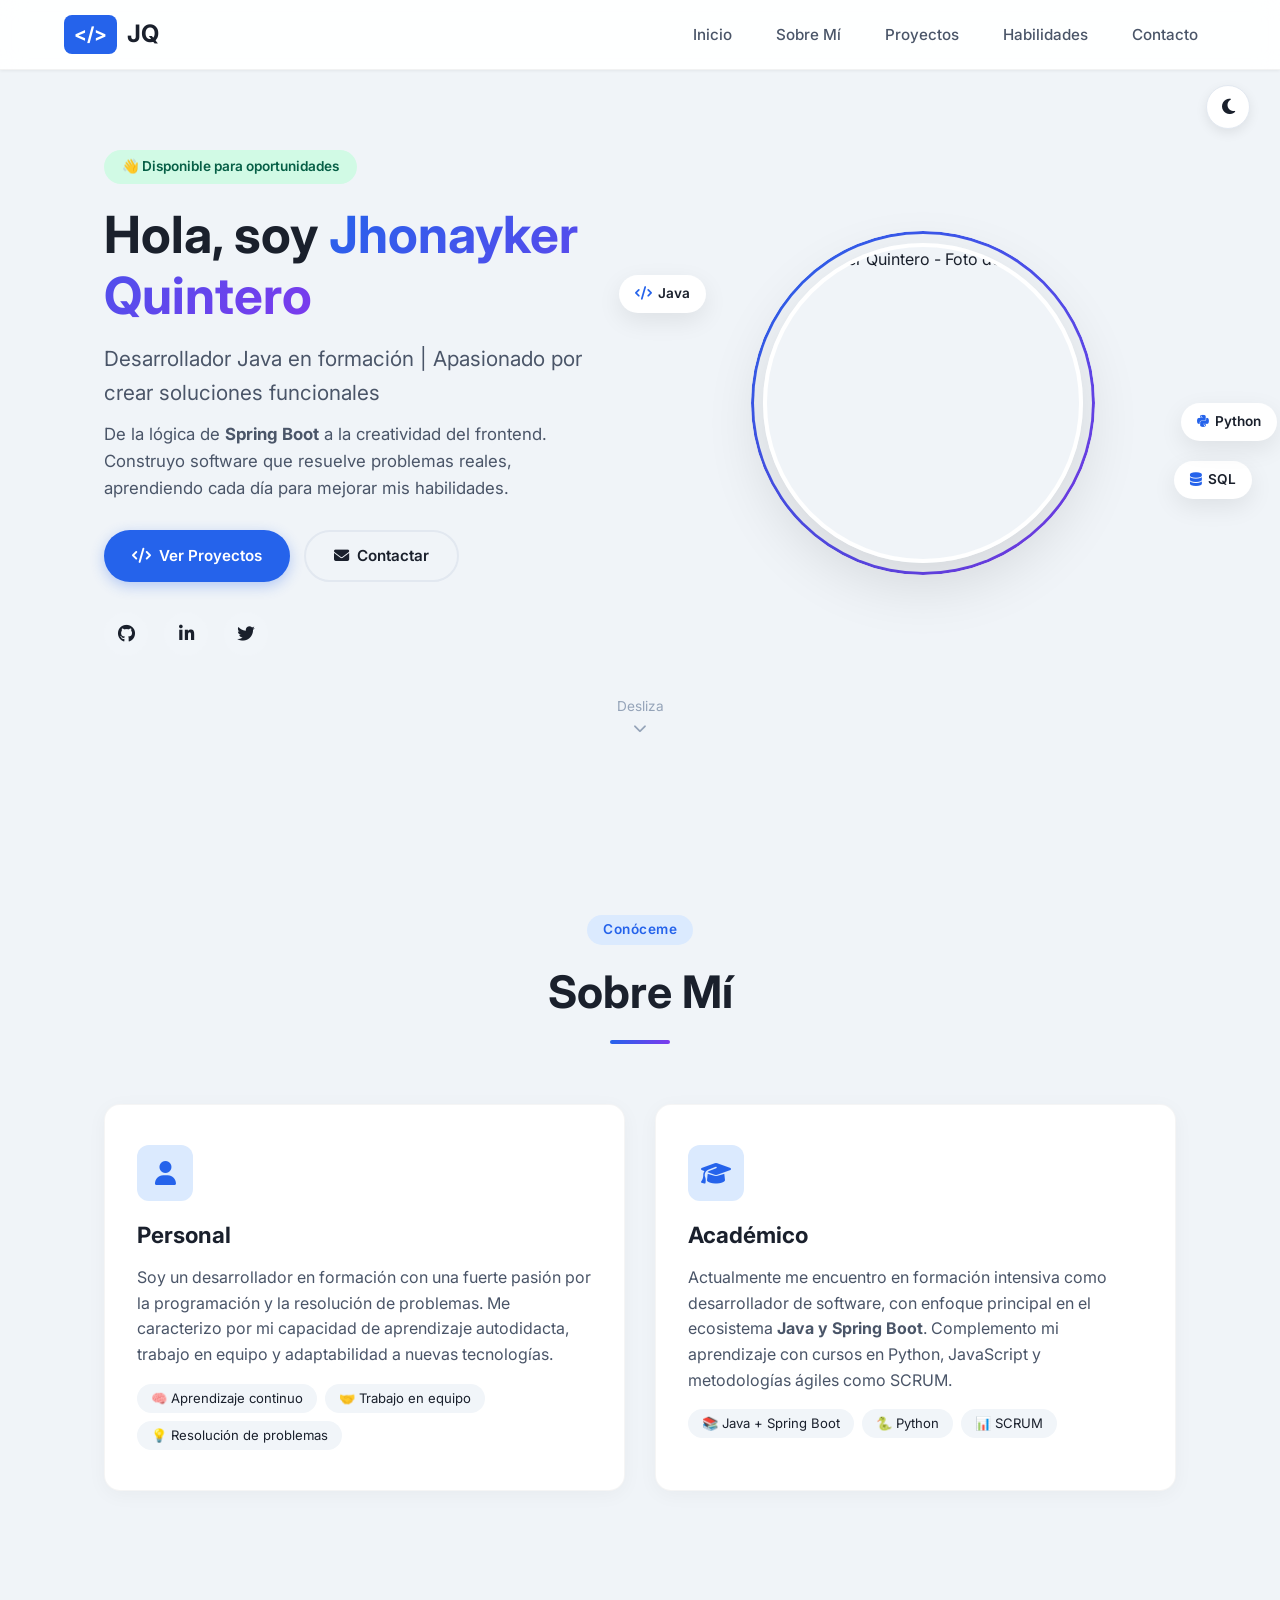
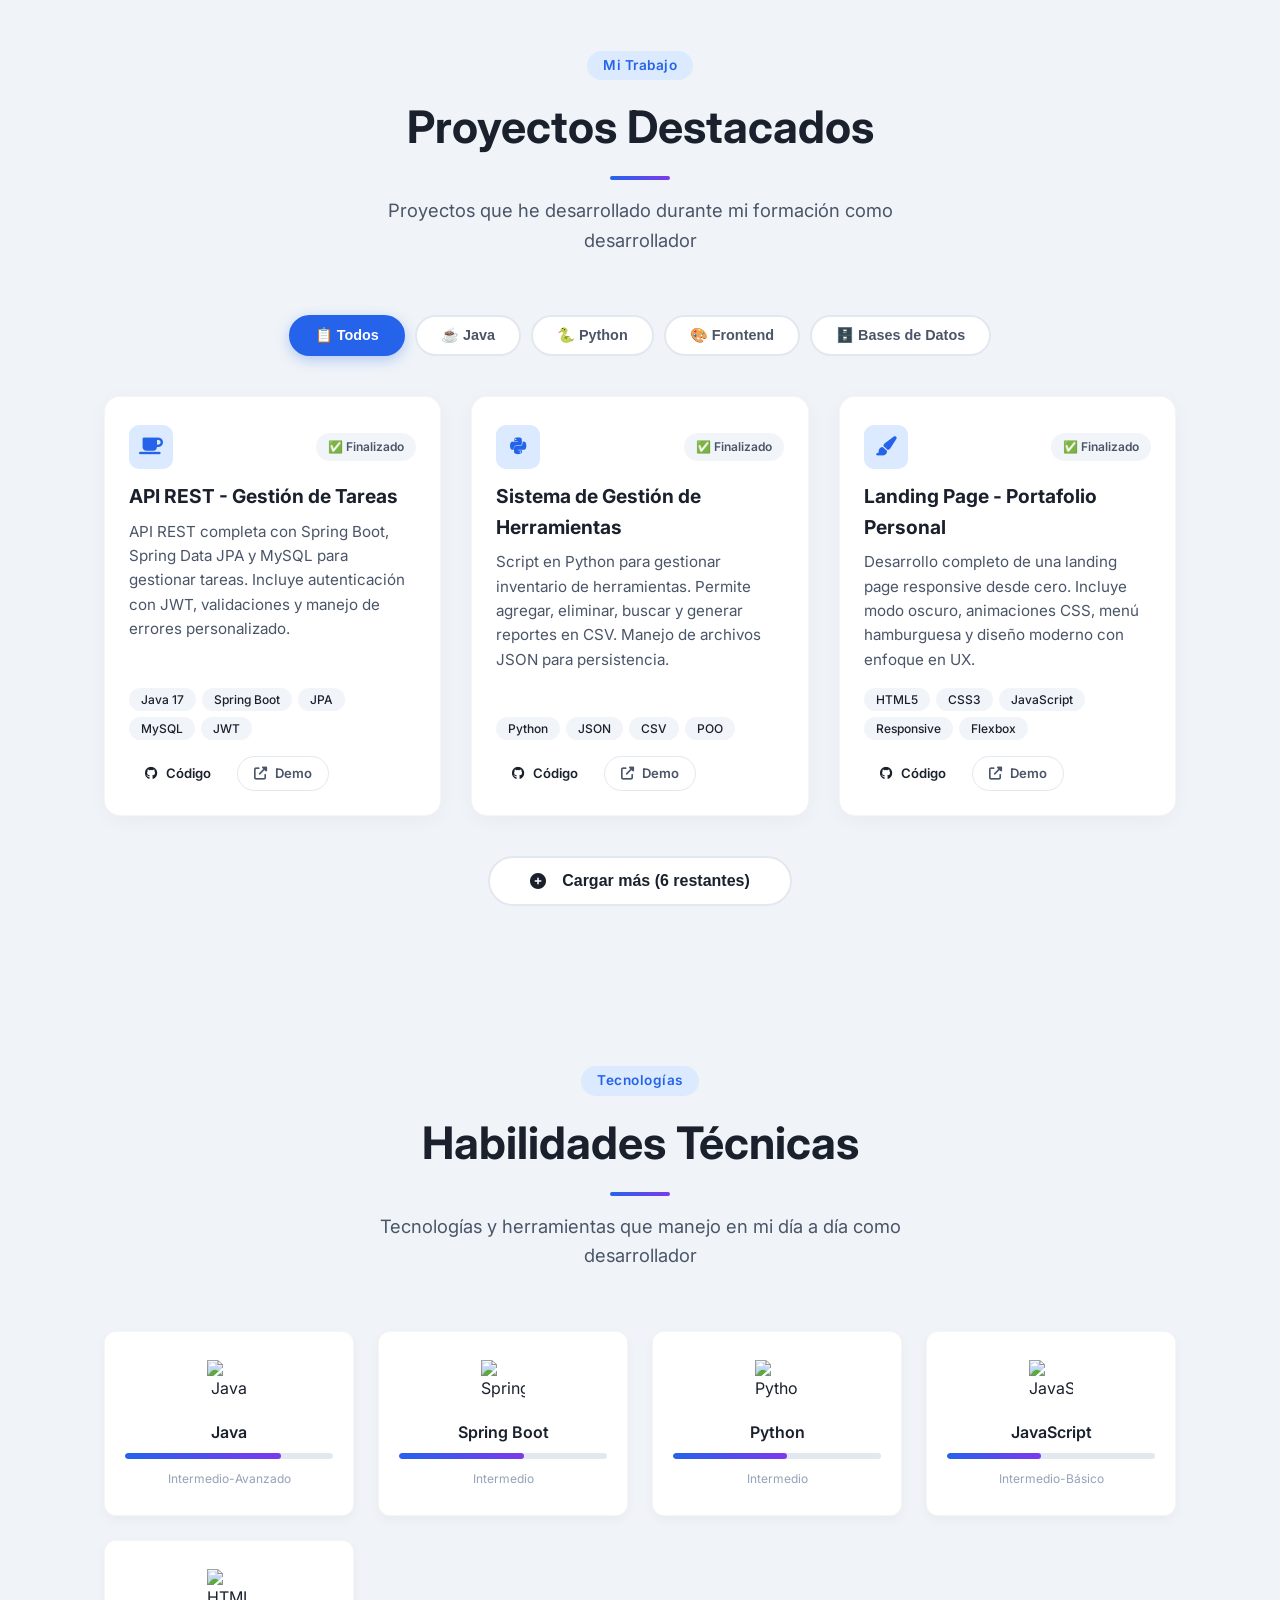
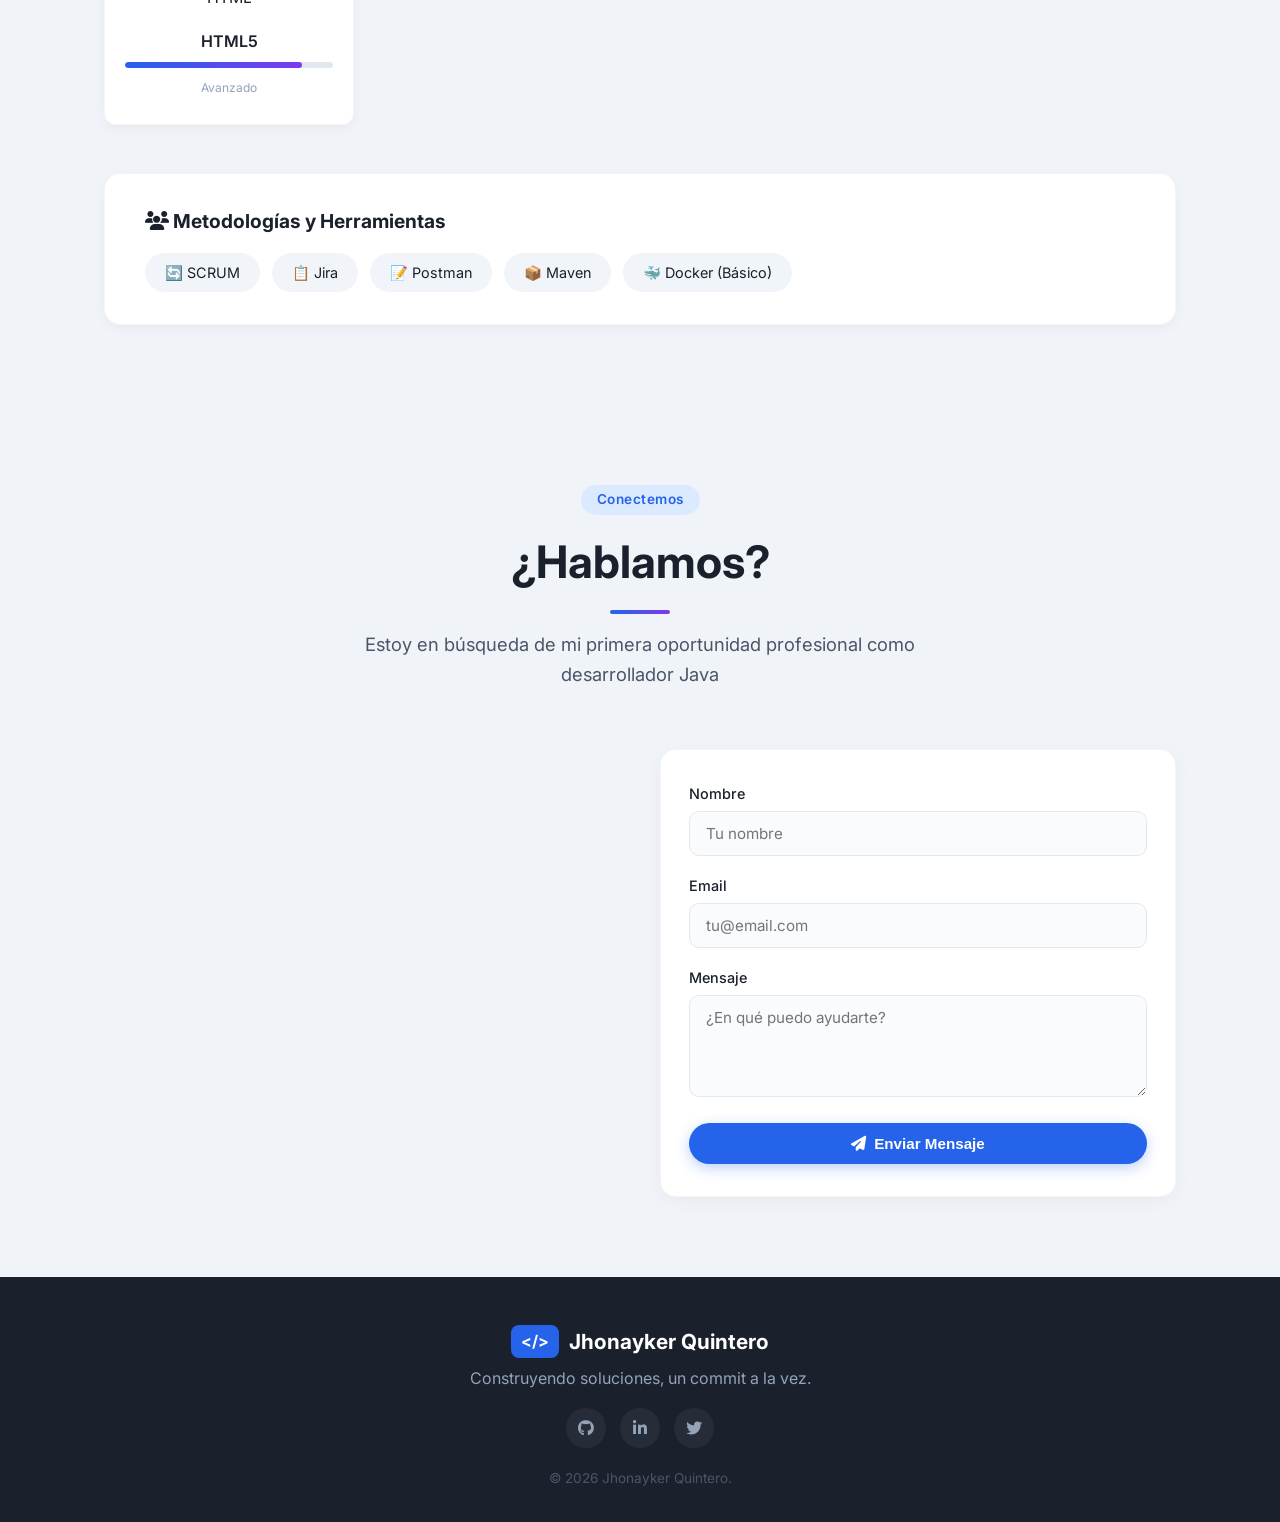
==== commit da85de4b: "actualización" ====
--- a/index.html
+++ b/index.html
@@ -2,147 +2,658 @@
 <html lang="es">
 
 <head>
-    <meta charset="UTF-8">
-    <meta name="viewport" content="width=device-width, initial-scale=1.0">
-    <title>Protafolio</title>
-    <link rel="stylesheet" href="style.css">
+    <meta charset="UTF-8" />
+    <meta name="viewport" content="width=device-width, initial-scale=1.0" />
+    <meta name="description" content="Portafolio de Jhonayker Quintero - Desarrollador Java en formación" />
+    <title>Jhonayker Quintero | Portafolio</title>
+
+    <!-- Font Awesome para iconos -->
+    <link rel="stylesheet" href="https://cdnjs.cloudflare.com/ajax/libs/font-awesome/6.5.0/css/all.min.css" />
+
+    <!-- Google Fonts -->
+    <link rel="preconnect" href="https://fonts.googleapis.com" />
+    <link rel="preconnect" href="https://fonts.gstatic.com" crossorigin />
+    <link href="https://fonts.googleapis.com/css2?family=Inter:opsz,wght@14..32,400;14..32,600;14..32,700&display=swap"
+        rel="stylesheet" />
+
+    <link rel="stylesheet" href="style.css" />
 </head>
 
 <body>
+    <!-- ==================== HEADER / NAVEGACIÓN ==================== -->
     <header>
-        <H1>Portafolio</H1>
+        <div class="logo">
+            <span class="logo-icon">&lt;/&gt;</span>
+            <span class="logo-text">JQ</span>
+        </div>
+
         <nav>
-            <ul>
-                <li><a href="#Inicio">Inicio</a></li>
-                <li><a href="#sobre-mi">Sobre mi</a></li>
-                <li><a href="#Proyectos">Proyectos</a></li>
-                <li><a href="#Skills">Skills</a></li>
-
+            <ul class="nav-links">
+                <li><a href="#inicio">Inicio</a></li>
+                <li><a href="#sobre-mi">Sobre Mí</a></li>
+                <li><a href="#proyectos">Proyectos</a></li>
+                <li><a href="#skills">Habilidades</a></li>
+                <li><a href="#contacto">Contacto</a></li>
             </ul>
-
         </nav>
+
+        <!-- Menú hamburguesa para móvil -->
+        <div class="menu-toggle" id="menuToggle">
+            <i class="fas fa-bars"></i>
+        </div>
     </header>
+
+    <!-- ==================== MAIN ==================== -->
     <main>
-        <section id="Inicio">
-            <h2>Inicio</h2>
-            <div>
-                <img src="fotos/WhatsApp Image 2026-04-08 at 9.02.00 PM.jpe" alt="Foto de perfil" width="400">
-            </div>
-            <div id="descripcion-inicio">
-                <h3> Nombre</h3>
-                <p>Jhonayker Alexander Quintero Olarte</p>
-            </div>
-            <h3>Descripcion general</h3>
-            <p>Lorem ipsum dolor sit amet, consectetur adipisicing elit. Est, dignissimos expedita reiciendis
-                quia
-                incidunt error suscipit doloribus aliquid molestiae quam, temporibus ducimus inventore
-                voluptatem
-                neque commodi magni fugiat tempore dolor.</p>
+        <!-- ===== SECCIÓN INICIO / HERO ===== -->
+        <section id="inicio" class="hero">
+            <div class="hero-content">
+                <div class="hero-text">
+                    <span class="hero-badge">👋 Disponible para oportunidades</span>
+                    <h1>Hola, soy <span class="highlight">Jhonayker Quintero</span></h1>
+                    <p class="hero-subtitle">
+                        Desarrollador Java en formación | Apasionado por crear soluciones funcionales
+                    </p>
+                    <p class="hero-description">
+                        De la lógica de <strong>Spring Boot</strong> a la creatividad del frontend.
+                        Construyo software que resuelve problemas reales, aprendiendo cada día para
+                        mejorar mis habilidades.
+                    </p>
+                    <div class="hero-buttons">
+                        <a href="#proyectos" class="btn btn-primary">
+                            <i class="fas fa-code"></i> Ver Proyectos
+                        </a>
+                        <a href="#contacto" class="btn btn-secondary">
+                            <i class="fas fa-envelope"></i> Contactar
+                        </a>
+                    </div>
+                    <div class="hero-social">
+                        <a href="https://github.com/Jhonayker777" target="_blank" aria-label="GitHub">
+                            <i class="fab fa-github"></i>
+                        </a>
+                        <a href="https://linkedin.com/in/jhonayker-quintero" target="_blank" aria-label="LinkedIn">
+                            <i class="fab fa-linkedin-in"></i>
+                        </a>
+                        <a href="#" target="_blank" aria-label="Twitter">
+                            <i class="fab fa-twitter"></i>
+                        </a>
+                    </div>
+                </div>
+
+                <div class="hero-image">
+                    <div class="profile-image-wrapper">
+                        <!-- ✅ CORREGIDO: Usar avatar de GitHub o corregir ruta -->
+                        <img src="https://github.com/Jhonayker777.png" 
+                             alt="Jhonayker Quintero - Foto de perfil" 
+                             class="profile-image" />
+                        <!-- Si quieres usar tu foto local, usa: -->
+                        <!-- <img src="fotos/perfil.jpg" alt="Jhonayker Quintero" class="profile-image" /> -->
+                        <div class="profile-ring"></div>
+                    </div>
+                    <div class="floating-badge badge-1">
+                        <i class="fas fa-code"></i> Java
+                    </div>
+                    <div class="floating-badge badge-2">
+                        <i class="fas fa-database"></i> SQL
+                    </div>
+                    <div class="floating-badge badge-3">
+                        <i class="fab fa-python"></i> Python
+                    </div>
+                </div>
+            </div>
+
+            <!-- Scroll indicator -->
+            <div class="scroll-indicator">
+                <span>Desliza</span>
+                <i class="fas fa-chevron-down"></i>
+            </div>
         </section>
 
-        <section id="sobre-mi">
-            <h2>Sobre mi</h2>
-            <article >
-                <h3 class="h3-sobre-mi">Personal</h3>
-                <p class="p-sobre-mi">Lorem ipsum dolor sit amet consectetur adipisicing elit. Est laborum ullam
-                    officia, enim deleniti
-                    inventore nemo, accusantium ipsam aliquid autem saepe consequatur quam praesentium? Ipsum
-                    facilis ullam quia porro dolor.</p>
-            </article>
-            <article>
-                <h3 class="h3-sobre-mi">Academico</h3>
-                <p class="p-sobre-mi">Lorem ipsum dolor sit amet consectetur, adipisicing elit. Possimus natus quos
-                    architecto placeat
-                    enim
-                    distinctio incidunt dolores! Ullam culpa, dolor, impedit expedita excepturi fugiat totam
-                    asperiores
-                    odit cupiditate, recusandae eaque.</p>
-            </article>
+        <!-- ===== SECCIÓN SOBRE MÍ ===== -->
+        <section id="sobre-mi" class="about">
+            <div class="section-header">
+                <span class="section-tag">Conóceme</span>
+                <h2>Sobre Mí</h2>
+                <div class="section-divider"></div>
+            </div>
+
+            <div class="about-grid">
+                <article class="about-card">
+                    <div class="about-icon">
+                        <i class="fas fa-user"></i>
+                    </div>
+                    <h3>Personal</h3>
+                    <p>
+                        Soy un desarrollador en formación con una fuerte pasión por la programación y
+                        la resolución de problemas. Me caracterizo por mi capacidad de aprendizaje
+                        autodidacta, trabajo en equipo y adaptabilidad a nuevas tecnologías.
+                    </p>
+                    <div class="about-tags">
+                        <span>🧠 Aprendizaje continuo</span>
+                        <span>🤝 Trabajo en equipo</span>
+                        <span>💡 Resolución de problemas</span>
+                    </div>
+                </article>
+
+                <article class="about-card">
+                    <div class="about-icon">
+                        <i class="fas fa-graduation-cap"></i>
+                    </div>
+                    <h3>Académico</h3>
+                    <p>
+                        Actualmente me encuentro en formación intensiva como desarrollador de software,
+                        con enfoque principal en el ecosistema <strong>Java y Spring Boot</strong>.
+                        Complemento mi aprendizaje con cursos en Python, JavaScript y metodologías ágiles como SCRUM.
+                    </p>
+                    <div class="about-tags">
+                        <span>📚 Java + Spring Boot</span>
+                        <span>🐍 Python</span>
+                        <span>📊 SCRUM</span>
+                    </div>
+                </article>
+            </div>
         </section>
 
-        <section id="Proyectos">
-            <h2>Proyectos</h2>
-            <article id="article-1">
-                <h3>Gestion de herramientas con python</h3>
-                <h4>Descripcion</h4>
-                <p>Lorem ipsum dolor sit amet consectetur adipisicing elit. Eos, optio adipisci. Ut totam ipsam ea
-                    deserunt iste. Consectetur nulla ullam necessitatibus eaque in vero aperiam ipsam accusantium,
-                    incidunt dolorum excepturi.</p>
-                <h4>Tecnologias</h4>
-                <ul class="ul-proyectos">
-                    <li>python</li>
-                    <li>Archivos JSON</li>
-                    <li>Gith& Github</li>
-                </ul>
-                <h4>Rerpositorio: <button><a
-                            href="https://github.com/Jhonayker777/GestionHerramientasCampus.git">Ver</a></button> </h4>
-            </article>
-            <article id="article-2">
-                <h3>Gestion de herramientas con python</h3>
-                <h4>Descripcion</h4>
-                <p>Lorem ipsum dolor sit amet consectetur adipisicing elit. Eos, optio adipisci. Ut totam ipsam ea
-                    deserunt iste. Consectetur nulla ullam necessitatibus eaque in vero aperiam ipsam accusantium,
-                    incidunt dolorum excepturi.</p>
-                <h4>Tecnologias</h4>
-                <ul class="ul-proyectos">
-                    <li>python</li>
-                    <li>Archivos JSON</li>
-                    <li>Gith& Github</li>
-                </ul>
-                <h4>Rerpositorio: <button><a
-                            href="https://github.com/Jhonayker777/GestionHerramientasCampus.git">Ver</a></button> </h4>
-            </article>
-            <article id="article-3">
-                <h3>Gestion de herramientas con python</h3>
-                <h4>Descripcion</h4>
-                <p>Lorem ipsum dolor sit amet consectetur adipisicing elit. Eos, optio adipisci. Ut totam ipsam ea
-                    deserunt iste. Consectetur nulla ullam necessitatibus eaque in vero aperiam ipsam accusantium,
-                    incidunt dolorum excepturi.</p>
-                <h4>Tecnologias</h4>
-                <ul class="ul-proyectos">
-                    <li>python</li>
-                    <li>Archivos JSON</li>
-                    <li>Gith& Github</li>
-                </ul>
-                <h4>Rerpositorio: <button><a
-                            href="https://github.com/Jhonayker777/GestionHerramientasCampus.git">Ver</a></button> </h4>
-            </article>
+        <!-- ===== SECCIÓN PROYECTOS ===== -->
+        <section id="proyectos" class="projects">
+            <div class="section-header">
+                <span class="section-tag">Mi Trabajo</span>
+                <h2>Proyectos Destacados</h2>
+                <div class="section-divider"></div>
+                <p class="section-subtitle">
+                    Proyectos que he desarrollado durante mi formación como desarrollador
+                </p>
+            </div>
+
+            <!-- FILTROS -->
+            <div class="filter-container">
+                <button class="filter-btn active" data-filter="all">📋 Todos</button>
+                <button class="filter-btn" data-filter="java">☕ Java</button>
+                <button class="filter-btn" data-filter="python">🐍 Python</button>
+                <button class="filter-btn" data-filter="frontend">🎨 Frontend</button>
+                <button class="filter-btn" data-filter="database">🗄️ Bases de Datos</button>
+            </div>
+
+            <!-- CONTENEDOR DE PROYECTOS -->
+            <div class="projects-grid" id="projectsContainer">
+                <!-- ===== PROYECTO 1 - JAVA ===== -->
+                <article class="project-card" data-category="java">
+                    <div class="project-header">
+                        <div class="project-icon"><i class="fas fa-coffee"></i></div>
+                        <span class="project-status">✅ Finalizado</span>
+                    </div>
+                    <h3>API REST - Gestión de Tareas</h3>
+                    <p class="project-description">
+                        API REST completa con Spring Boot, Spring Data JPA y MySQL para gestionar tareas.
+                        Incluye autenticación con JWT, validaciones y manejo de errores personalizado.
+                    </p>
+                    <div class="project-tech">
+                        <span class="tech-badge">Java 17</span>
+                        <span class="tech-badge">Spring Boot</span>
+                        <span class="tech-badge">JPA</span>
+                        <span class="tech-badge">MySQL</span>
+                        <span class="tech-badge">JWT</span>
+                    </div>
+                    <div class="project-links">
+                        <a href="https://github.com/Jhonayker777" target="_blank" class="btn btn-small">
+                            <i class="fab fa-github"></i> Código
+                        </a>
+                        <a href="#" class="btn btn-small btn-outline">
+                            <i class="fas fa-external-link-alt"></i> Demo
+                        </a>
+                    </div>
+                </article>
+
+                <!-- ===== PROYECTO 2 - PYTHON ===== -->
+                <article class="project-card" data-category="python">
+                    <div class="project-header">
+                        <div class="project-icon"><i class="fab fa-python"></i></div>
+                        <span class="project-status">✅ Finalizado</span>
+                    </div>
+                    <h3>Sistema de Gestión de Herramientas</h3>
+                    <p class="project-description">
+                        Script en Python para gestionar inventario de herramientas. Permite agregar, eliminar,
+                        buscar y generar reportes en CSV. Manejo de archivos JSON para persistencia.
+                    </p>
+                    <div class="project-tech">
+                        <span class="tech-badge">Python</span>
+                        <span class="tech-badge">JSON</span>
+                        <span class="tech-badge">CSV</span>
+                        <span class="tech-badge">POO</span>
+                    </div>
+                    <div class="project-links">
+                        <a href="https://github.com/Jhonayker777/GestionHerramientasCampus.git" target="_blank"
+                            class="btn btn-small">
+                            <i class="fab fa-github"></i> Código
+                        </a>
+                        <a href="#" class="btn btn-small btn-outline">
+                            <i class="fas fa-external-link-alt"></i> Demo
+                        </a>
+                    </div>
+                </article>
+
+                <!-- ===== PROYECTO 3 - FRONTEND ===== -->
+                <article class="project-card" data-category="frontend">
+                    <div class="project-header">
+                        <div class="project-icon"><i class="fas fa-paint-brush"></i></div>
+                        <span class="project-status">✅ Finalizado</span>
+                    </div>
+                    <h3>Landing Page - Portafolio Personal</h3>
+                    <p class="project-description">
+                        Desarrollo completo de una landing page responsive desde cero. Incluye modo oscuro,
+                        animaciones CSS, menú hamburguesa y diseño moderno con enfoque en UX.
+                    </p>
+                    <div class="project-tech">
+                        <span class="tech-badge">HTML5</span>
+                        <span class="tech-badge">CSS3</span>
+                        <span class="tech-badge">JavaScript</span>
+                        <span class="tech-badge">Responsive</span>
+                        <span class="tech-badge">Flexbox</span>
+                    </div>
+                    <div class="project-links">
+                        <a href="#" class="btn btn-small">
+                            <i class="fab fa-github"></i> Código
+                        </a>
+                        <a href="#" class="btn btn-small btn-outline">
+                            <i class="fas fa-external-link-alt"></i> Demo
+                        </a>
+                    </div>
+                </article>
+
+                <!-- ===== PROYECTO 4 - JAVA ===== -->
+                <article class="project-card" data-category="java">
+                    <div class="project-header">
+                        <div class="project-icon"><i class="fas fa-users"></i></div>
+                        <span class="project-status">✅ Finalizado</span>
+                    </div>
+                    <h3>Sistema de Gestión de Empleados</h3>
+                    <p class="project-description">
+                        CRUD completo con Spring Boot, Thymeleaf y Bootstrap. Administración de empleados
+                        y departamentos con validaciones y búsqueda avanzada.
+                    </p>
+                    <div class="project-tech">
+                        <span class="tech-badge">Java</span>
+                        <span class="tech-badge">Spring Boot</span>
+                        <span class="tech-badge">Thymeleaf</span>
+                        <span class="tech-badge">Bootstrap</span>
+                        <span class="tech-badge">H2</span>
+                    </div>
+                    <div class="project-links">
+                        <a href="#" class="btn btn-small">
+                            <i class="fab fa-github"></i> Código
+                        </a>
+                        <a href="#" class="btn btn-small btn-outline">
+                            <i class="fas fa-external-link-alt"></i> Demo
+                        </a>
+                    </div>
+                </article>
+
+                <!-- ===== PROYECTO 5 - PYTHON ===== -->
+                <article class="project-card" data-category="python">
+                    <div class="project-header">
+                        <div class="project-icon"><i class="fas fa-chart-line"></i></div>
+                        <span class="project-status">🚧 En desarrollo</span>
+                    </div>
+                    <h3>Dashboard de Análisis de Ventas</h3>
+                    <p class="project-description">
+                        Dashboard interactivo con Python, Pandas y Plotly para visualizar tendencias de ventas,
+                        KPIs y generar reportes automatizados.
+                    </p>
+                    <div class="project-tech">
+                        <span class="tech-badge">Python</span>
+                        <span class="tech-badge">Pandas</span>
+                        <span class="tech-badge">Plotly</span>
+                        <span class="tech-badge">Streamlit</span>
+                    </div>
+                    <div class="project-links">
+                        <a href="#" class="btn btn-small">
+                            <i class="fab fa-github"></i> Código
+                        </a>
+                        <a href="#" class="btn btn-small btn-outline">
+                            <i class="fas fa-external-link-alt"></i> Demo
+                        </a>
+                    </div>
+                </article>
+
+                <!-- ===== PROYECTO 6 - FRONTEND ===== -->
+                <article class="project-card" data-category="frontend">
+                    <div class="project-header">
+                        <div class="project-icon"><i class="fas fa-calculator"></i></div>
+                        <span class="project-status">✅ Finalizado</span>
+                    </div>
+                    <h3>Calculadora Interactiva</h3>
+                    <p class="project-description">
+                        Calculadora web con interfaz moderna, historial de operaciones, teclado soportado
+                        y modo oscuro. Desarrollada con HTML, CSS y JavaScript puro.
+                    </p>
+                    <div class="project-tech">
+                        <span class="tech-badge">HTML5</span>
+                        <span class="tech-badge">CSS3</span>
+                        <span class="tech-badge">JavaScript</span>
+                        <span class="tech-badge">DOM</span>
+                    </div>
+                    <div class="project-links">
+                        <a href="#" class="btn btn-small">
+                            <i class="fab fa-github"></i> Código
+                        </a>
+                        <a href="#" class="btn btn-small btn-outline">
+                            <i class="fas fa-external-link-alt"></i> Demo
+                        </a>
+                    </div>
+                </article>
+
+                <!-- ===== PROYECTO 7 - DATABASE ===== -->
+                <article class="project-card" data-category="database">
+                    <div class="project-header">
+                        <div class="project-icon"><i class="fas fa-database"></i></div>
+                        <span class="project-status">✅ Finalizado</span>
+                    </div>
+                    <h3>Optimización de Consultas SQL</h3>
+                    <p class="project-description">
+                        Análisis y optimización de consultas SQL para mejorar rendimiento en bases de datos
+                        con más de 1M de registros. Implementación de índices y procedures.
+                    </p>
+                    <div class="project-tech">
+                        <span class="tech-badge">MySQL</span>
+                        <span class="tech-badge">PostgreSQL</span>
+                        <span class="tech-badge">Índices</span>
+                        <span class="tech-badge">Procedures</span>
+                        <span class="tech-badge">Triggers</span>
+                    </div>
+                    <div class="project-links">
+                        <a href="#" class="btn btn-small">
+                            <i class="fab fa-github"></i> Código
+                        </a>
+                    </div>
+                </article>
+
+                <!-- ===== PROYECTO 8 - JAVA ===== -->
+                <article class="project-card" data-category="java">
+                    <div class="project-header">
+                        <div class="project-icon"><i class="fas fa-shopping-cart"></i></div>
+                        <span class="project-status">🚧 En desarrollo</span>
+                    </div>
+                    <h3>E-Commerce API - Microservicios</h3>
+                    <p class="project-description">
+                        API de comercio electrónico con arquitectura de microservicios usando Spring Cloud,
+                        Eureka, Gateway y comunicación entre servicios.
+                    </p>
+                    <div class="project-tech">
+                        <span class="tech-badge">Java</span>
+                        <span class="tech-badge">Spring Cloud</span>
+                        <span class="tech-badge">Eureka</span>
+                        <span class="tech-badge">Docker</span>
+                        <span class="tech-badge">Kafka</span>
+                    </div>
+                    <div class="project-links">
+                        <a href="#" class="btn btn-small">
+                            <i class="fab fa-github"></i> Código
+                        </a>
+                    </div>
+                </article>
+
+                <!-- ===== PROYECTO 9 - PYTHON ===== -->
+                <article class="project-card" data-category="python">
+                    <div class="project-header">
+                        <div class="project-icon"><i class="fas fa-robot"></i></div>
+                        <span class="project-status">🚧 En desarrollo</span>
+                    </div>
+                    <h3>Bot de Automatización de Correos</h3>
+                    <p class="project-description">
+                        Bot en Python que automatiza el envío de correos electrónicos personalizados usando
+                        SMTP, plantillas HTML y programación de tareas.
+                    </p>
+                    <div class="project-tech">
+                        <span class="tech-badge">Python</span>
+                        <span class="tech-badge">SMTP</span>
+                        <span class="tech-badge">Schedule</span>
+                        <span class="tech-badge">CSV</span>
+                    </div>
+                    <div class="project-links">
+                        <a href="#" class="btn btn-small">
+                            <i class="fab fa-github"></i> Código
+                        </a>
+                    </div>
+                </article>
+            </div>
+
+            <!-- BOTÓN CARGAR MÁS -->
+            <div class="load-more-container">
+                <button class="btn btn-secondary btn-load-more" id="loadMoreBtn">
+                    <i class="fas fa-plus-circle"></i> Cargar más proyectos
+                </button>
+            </div>
         </section>
 
-        <section id="Skills">
-            <h2>Habilidaes</h2>
-            <div id="imagenes-skills">
-                <!--Imagen de cda skill-->
-                <img src="https://upload.wikimedia.org/wikipedia/commons/thumb/c/c3/Python-logo-notext.svg/1280px-Python-logo-notext.svg.png"
-                    alt="python" width="100">
-                <img src="https://upload.wikimedia.org/wikipedia/commons/thumb/6/61/HTML5_logo_and_wordmark.svg/1280px-HTML5_logo_and_wordmark.svg.png"
-                    alt="Html" width="100">
-                <img src="https://upload.wikimedia.org/wikipedia/commons/thumb/d/d5/CSS3_logo_and_wordmark.svg/1920px-CSS3_logo_and_wordmark.svg.png"
-                    alt="Css" width="75">
-                <img src="https://images.icon-icons.com/2415/PNG/512/mysql_original_wordmark_logo_icon_146417.png"
-                    alt="MySql" width="105|">
-                <img src="https://cdn-icons-png.flaticon.com/512/5968/5968282.png"
-                    alt="Java" width="100">
-                <img src="https://static.vecteezy.com/system/resources/previews/027/127/463/non_2x/javascript-logo-javascript-icon-transparent-free-png.png"
-                    alt="JavaScript" width="100">
-                <img src="https://clustertucuman.org.ar/wp-content/uploads/git-github.svg" alt="Git & Github"
-                    width="100">
-            </div>
-
-            <div id="grafica">
-                <h3>Grafica nivel de deminio</h3>
-                <img src="fotos/grafica.png" alt="" width="700">
-            </div>
-
-            <div>
-                <h3>Breve descripcion por skill</h3>
-                <p>
-                    Lorem ipsum dolor sit amet consectetur adipisicing elit. Adipisci quaerat consequuntur nostrum
-                    asperiores architecto repudiandae odio, incidunt sit ratione unde eaque quae harum cumque minima
-                    inventore nulla autem voluptatum delectus?
+        <!-- ===== SECCIÓN HABILIDADES ===== -->
+        <section id="skills" class="skills">
+            <div class="section-header">
+                <span class="section-tag">Tecnologías</span>
+                <h2>Habilidades Técnicas</h2>
+                <div class="section-divider"></div>
+                <p class="section-subtitle">
+                    Tecnologías y herramientas que manejo en mi día a día como desarrollador
                 </p>
+            </div>
+
+            <div class="skills-grid">
+                <!-- Java - Intermedio-Avanzado → 75% -->
+                <div class="skill-item">
+                    <div class="skill-icon">
+                        <img src="https://cdn.jsdelivr.net/gh/devicons/devicon/icons/java/java-original.svg"
+                            alt="Java" />
+                    </div>
+                    <span class="skill-name">Java</span>
+                    <div class="skill-bar">
+                        <div class="skill-progress" style="width: 75%"></div>
+                    </div>
+                    <span class="skill-level">Intermedio-Avanzado</span>
+                </div>
+
+                <!-- Spring Boot - Intermedio → 60% -->
+                <div class="skill-item">
+                    <div class="skill-icon">
+                        <img src="https://cdn.jsdelivr.net/gh/devicons/devicon/icons/spring/spring-original.svg"
+                            alt="Spring Boot" />
+                    </div>
+                    <span class="skill-name">Spring Boot</span>
+                    <div class="skill-bar">
+                        <div class="skill-progress" style="width: 60%"></div>
+                    </div>
+                    <span class="skill-level">Intermedio</span>
+                </div>
+
+                <!-- Python - Intermedio → 55% -->
+                <div class="skill-item">
+                    <div class="skill-icon">
+                        <img src="https://cdn.jsdelivr.net/gh/devicons/devicon/icons/python/python-original.svg"
+                            alt="Python" />
+                    </div>
+                    <span class="skill-name">Python</span>
+                    <div class="skill-bar">
+                        <div class="skill-progress" style="width: 55%"></div>
+                    </div>
+                    <span class="skill-level">Intermedio</span>
+                </div>
+
+                <!-- JavaScript - Intermedio-Básico → 45% -->
+                <div class="skill-item">
+                    <div class="skill-icon">
+                        <img src="https://cdn.jsdelivr.net/gh/devicons/devicon/icons/javascript/javascript-original.svg"
+                            alt="JavaScript" />
+                    </div>
+                    <span class="skill-name">JavaScript</span>
+                    <div class="skill-bar">
+                        <div class="skill-progress" style="width: 45%"></div>
+                    </div>
+                    <span class="skill-level">Intermedio-Básico</span>
+                </div>
+
+                <!-- HTML5 - Avanzado → 85% -->
+                <div class="skill-item">
+                    <div class="skill-icon">
+                        <img src="https://cdn.jsdelivr.net/gh/devicons/devicon/icons/html5/html5-original.svg"
+                            alt="HTML5" />
+                    </div>
+                    <span class="skill-name">HTML5</span>
+                    <div class="skill-bar">
+                        <div class="skill-progress" style="width: 85%"></div>
+                    </div>
+                    <span class="skill-level">Avanzado</span>
+                </div>
+
+                <!-- CSS3 - Intermedio-Avanzado → 70% -->
+                <div class="skill-item">
+                    <div class="skill-icon">
+                        <img src="https://cdn.jsdelivr.net/gh/devicons/devicon/icons/css3/css3-original.svg"
+                            alt="CSS3" />
+                    </div>
+                    <span class="skill-name">CSS3</span>
+                    <div class="skill-bar">
+                        <div class="skill-progress" style="width: 70%"></div>
+                    </div>
+                    <span class="skill-level">Intermedio-Avanzado</span>
+                </div>
+
+                <!-- MySQL - Básico-Intermedio → 35% -->
+                <div class="skill-item">
+                    <div class="skill-icon">
+                        <img src="https://cdn.jsdelivr.net/gh/devicons/devicon/icons/mysql/mysql-original.svg"
+                            alt="MySQL" />
+                    </div>
+                    <span class="skill-name">MySQL</span>
+                    <div class="skill-bar">
+                        <div class="skill-progress" style="width: 35%"></div>
+                    </div>
+                    <span class="skill-level">Básico-Intermedio</span>
+                </div>
+
+                <!-- Git - Intermedio → 60% -->
+                <div class="skill-item">
+                    <div class="skill-icon">
+                        <img src="https://cdn.jsdelivr.net/gh/devicons/devicon/icons/git/git-original.svg" alt="Git" />
+                    </div>
+                    <span class="skill-name">Git & GitHub</span>
+                    <div class="skill-bar">
+                        <div class="skill-progress" style="width: 60%"></div>
+                    </div>
+                    <span class="skill-level">Intermedio</span>
+                </div>
+            </div>
+
+            <!-- Metodologías -->
+            <div class="methodologies">
+                <h3><i class="fas fa-users"></i> Metodologías y Herramientas</h3>
+                <div class="methodology-tags">
+                    <span class="method-tag">🔄 SCRUM</span>
+                    <span class="method-tag">📋 Jira</span>
+                    <span class="method-tag">📝 Postman</span>
+                    <span class="method-tag">📦 Maven</span>
+                    <span class="method-tag">🐳 Docker (Básico)</span>
+                </div>
+            </div>
+        </section>
+
+        <!-- ===== SECCIÓN CONTACTO ===== -->
+        <section id="contacto" class="contact">
+            <div class="section-header">
+                <span class="section-tag">Conectemos</span>
+                <h2>¿Hablamos?</h2>
+                <div class="section-divider"></div>
+                <p class="section-subtitle">
+                    Estoy en búsqueda de mi primera oportunidad profesional como desarrollador Java
+                </p>
+            </div>
+
+            <div class="contact-grid">
+                <div class="contact-info">
+                    <div class="contact-item">
+                        <i class="fas fa-envelope"></i>
+                        <div>
+                            <h4>Email</h4>
+                            <a href="mailto:jhon117.hello@gmail.com">jhon117.hello@gmail.com</a>
+                        </div>
+                    </div>
+
+                    <div class="contact-item">
+                        <i class="fab fa-github"></i>
+                        <div>
+                            <h4>GitHub</h4>
+                            <a href="https://github.com/Jhonayker777" target="_blank">github.com/Jhonayker777</a>
+                        </div>
+                    </div>
+
+                    <div class="contact-item">
+                        <i class="fab fa-linkedin-in"></i>
+                        <div>
+                            <h4>LinkedIn</h4>
+                            <a href="https://linkedin.com/in/jhonayker-quintero"
+                                target="_blank">linkedin.com/in/jhonayker-quintero</a>
+                        </div>
+                    </div>
+
+                    <div class="contact-item">
+                        <i class="fas fa-phone"></i>
+                        <div>
+                            <h4>Teléfono</h4>
+                            <a href="tel:+573507118018">+57 350 711 8018</a>
+                        </div>
+                    </div>
+                </div>
+
+                <form class="contact-form" action="#" method="POST">
+                    <div class="form-group">
+                        <label for="name">Nombre</label>
+                        <input type="text" id="name" placeholder="Tu nombre" required />
+                    </div>
+
+                    <div class="form-group">
+                        <label for="email">Email</label>
+                        <input type="email" id="email" placeholder="tu@email.com" required />
+                    </div>
+
+                    <div class="form-group">
+                        <label for="message">Mensaje</label>
+                        <textarea id="message" rows="4" placeholder="¿En qué puedo ayudarte?" required></textarea>
+                    </div>
+
+                    <button type="submit" class="btn btn-primary btn-full">
+                        <i class="fas fa-paper-plane"></i> Enviar Mensaje
+                    </button>
+                </form>
             </div>
         </section>
     </main>
+
+    <!-- ==================== FOOTER ==================== -->
+    <footer>
+        <div class="footer-content">
+            <div class="footer-logo">
+                <span class="logo-icon">&lt;/&gt;</span>
+                <span>Jhonayker Quintero</span>
+            </div>
+            <p class="footer-text">
+                Construyendo soluciones, un commit a la vez.
+            </p>
+            <div class="footer-social">
+                <a href="https://github.com/Jhonayker777" target="_blank" aria-label="GitHub">
+                    <i class="fab fa-github"></i>
+                </a>
+                <a href="https://linkedin.com/in/jhonayker-quintero" target="_blank" aria-label="LinkedIn">
+                    <i class="fab fa-linkedin-in"></i>
+                </a>
+                <a href="#" target="_blank" aria-label="Twitter">
+                    <i class="fab fa-twitter"></i>
+                </a>
+            </div>
+            <p class="footer-copy">
+                &copy; 2026 Jhonayker Quintero.</i>
+            </p>
+        </div>
+    </footer>
+
+    <!-- ==================== SCRIPT ==================== -->
+    <script src="script.js"></script>
 </body>
+
 </html>
--- a/style.css
+++ b/style.css
@@ -1,402 +1,1440 @@
+/* ============================================
+   RESET Y BASE
+   ============================================ */
+* {
+    margin: 0;
+    padding: 0;
+    box-sizing: border-box;
+}
+
 html {
     scroll-behavior: smooth;
-    background-color: #3e9fee;
-    font-family: sans-serif;
-  }
+    height: 100%;
+}
 
 body {
-    margin: 0 10%;
-    box-sizing: border-box;
-    font-size: 16px;
-    line-height: 1.5;
-
-}
-button {
-    font-size: 20px;
-    padding: 10px 20px;
-    border-radius: 50px;
-    border: none;
-    background-color: rgb(10, 19, 27);
-    color: aliceblue;
-    font-weight: bold;
-    transition: 0.3s;
-    cursor: pointer;
-}
+    font-family: 'Inter', -apple-system, BlinkMacSystemFont, sans-serif;
+    background: #f0f4f8;
+    color: #1a202c;
+    line-height: 1.6;
+    min-height: 100vh;
+    display: flex;
+    flex-direction: column;
+    margin: 0;
+    padding: 0;
+}
+
 a {
     text-decoration: none;
-    color: aliceblue;
-    font-weight: bold;
-}
+    color: inherit;
+}
+
+img {
+    max-width: 100%;
+    display: block;
+}
+
+/* ============================================
+   HEADER / NAVEGACIÓN
+   ============================================ */
 header {
-    background-color: rgb(38, 112, 173);
-    display: flex;
-    padding: 0 1%;
+    position: fixed;
+    top: 0;
+    left: 0;
+    right: 0;
+    z-index: 1000;
+    background: rgba(255, 255, 255, 0.92);
+    backdrop-filter: blur(12px);
+    box-shadow: 0 1px 3px rgba(0, 0, 0, 0.06);
+    padding: 0 5%;
+    display: flex;
+    justify-content: space-between;
     align-items: center;
-    justify-content: space-between;
-    box-shadow: 2px 2px 7px;
-    border-radius: 10px;
-}
-
-nav{
-    font-size: 20px;
-    padding: 20px 0;
-    font-family: 'Franklin Gothic Medium', 'Arial Narrow', Arial, sans-serif;
-    font-weight: bold;
-    color: aliceblue;
-    font-size: 20px;
-    
-
-}
-
-nav ul { 
+    height: 70px;
+    border-bottom: 1px solid rgba(0, 0, 0, 0.05);
+}
+
+.logo {
+    display: flex;
+    align-items: center;
+    gap: 10px;
+    font-weight: 700;
+    font-size: 1.5rem;
+}
+
+.logo-icon {
+    background: #2563eb;
+    color: white;
+    padding: 4px 10px;
+    border-radius: 8px;
+    font-size: 1.2rem;
+}
+
+.logo-text {
+    color: #1a202c;
+}
+
+.nav-links {
     display: flex;
     list-style: none;
-    gap: 20px;
+    gap: 8px;
+}
+
+.nav-links a {
+    padding: 8px 18px;
+    border-radius: 50px;
+    font-weight: 500;
+    font-size: 0.95rem;
+    color: #4a5568;
+    transition: all 0.3s ease;
+}
+
+.nav-links a:hover {
+    background: #2563eb;
+    color: white;
+}
+
+.menu-toggle {
+    display: none;
+    font-size: 1.5rem;
+    cursor: pointer;
+    color: #1a202c;
+}
+
+/* ============================================
+   MAIN - CONTENEDOR PRINCIPAL
+   ============================================ */
+main {
+    flex: 1 0 auto;
+    display: flex;
+    flex-direction: column;
+    margin-top: 70px; /* Altura del header */
+}
+
+/* ============================================
+   SECCIONES GENERALES
+   ============================================ */
+section {
+    flex: 0 1 auto;
+    width: 100%;
+    max-width: 1200px;
+    margin: 0 auto;
+    padding: 80px 5%;
+    box-sizing: border-box;
+}
+
+.section-header {
+    text-align: center;
+    margin-bottom: 60px;
+}
+
+.section-tag {
+    display: inline-block;
+    background: #dbeafe;
+    color: #2563eb;
+    padding: 4px 16px;
+    border-radius: 50px;
+    font-size: 0.85rem;
+    font-weight: 600;
+    letter-spacing: 0.5px;
+    margin-bottom: 12px;
+}
+
+.section-header h2 {
+    font-size: 2.8rem;
+    font-weight: 700;
+    color: #1a202c;
+    margin-bottom: 12px;
+}
+
+.section-divider {
+    width: 60px;
+    height: 4px;
+    background: linear-gradient(90deg, #2563eb, #7c3aed);
+    border-radius: 4px;
+    margin: 0 auto 16px;
+}
+
+.section-subtitle {
+    color: #4a5568;
+    font-size: 1.15rem;
+    max-width: 600px;
+    margin: 0 auto;
+}
+
+/* ============================================
+   HERO
+   ============================================ */
+.hero {
+    flex: 1 0 auto;
+    min-height: 85vh;
+    display: flex;
+    flex-direction: column;
+    justify-content: center;
+    padding-top: 40px;
+    padding-bottom: 60px;
+}
+
+.hero-content {
+    display: grid;
+    grid-template-columns: 1fr 1fr;
+    gap: 60px;
+    align-items: center;
+    width: 100%;
+    max-width: 1200px;
+    margin: 0 auto;
+}
+
+.hero-badge {
+    display: inline-block;
+    background: #d1fae5;
+    color: #065f46;
+    padding: 6px 18px;
+    border-radius: 50px;
+    font-size: 0.85rem;
+    font-weight: 600;
+    margin-bottom: 20px;
+}
+
+.hero-text h1 {
+    font-size: 3.2rem;
+    font-weight: 700;
+    line-height: 1.2;
+    margin-bottom: 16px;
+    color: #1a202c;
+}
+
+.highlight {
+    background: linear-gradient(135deg, #2563eb, #7c3aed);
+    -webkit-background-clip: text;
+    -webkit-text-fill-color: transparent;
+    background-clip: text;
+}
+
+.hero-subtitle {
+    font-size: 1.3rem;
+    color: #4a5568;
+    margin-bottom: 12px;
+}
+
+.hero-description {
+    color: #4a5568;
+    font-size: 1.05rem;
+    max-width: 500px;
+    margin-bottom: 28px;
+}
+
+.hero-buttons {
+    display: flex;
+    gap: 14px;
+    flex-wrap: wrap;
+    margin-bottom: 30px;
+}
+
+.hero-social {
+    display: flex;
+    gap: 16px;
+}
+
+.hero-social a {
+    display: inline-flex;
+    align-items: center;
+    justify-content: center;
+    width: 44px;
+    height: 44px;
+    border-radius: 50%;
+    background: #f1f5f9;
+    color: #1a202c;
+    font-size: 1.1rem;
+    transition: all 0.3s ease;
+}
+
+.hero-social a:hover {
+    background: #2563eb;
+    color: white;
+    transform: translateY(-3px);
+}
+
+/* Hero Image */
+.hero-image {
+    position: relative;
+    display: flex;
     justify-content: center;
     align-items: center;
-    font-size: 20px;
-    
-}
-nav ul a{
-    text-decoration: none;
-    padding: 20px;
-    color: aliceblue;
-    
-    
-    
-}
-nav ul :hover {
-    background-color: aliceblue;
-    color: black;
-    transition: 0.3s;
+}
+
+.profile-image-wrapper {
+    position: relative;
+}
+
+.profile-image {
+    width: 320px;
+    height: 320px;
+    border-radius: 50%;
+    object-fit: cover;
+    border: 4px solid white;
+    box-shadow: 0 20px 60px rgba(0, 0, 0, 0.12);
+    position: relative;
+    z-index: 2;
+}
+
+.profile-ring {
+    position: absolute;
+    top: -12px;
+    left: -12px;
+    right: -12px;
+    bottom: -12px;
+    border-radius: 50%;
+    border: 3px solid transparent;
+    background: linear-gradient(135deg, #2563eb, #7c3aed) border-box;
+    -webkit-mask: linear-gradient(#fff 0 0) padding-box, linear-gradient(#fff 0 0);
+    -webkit-mask-composite: xor;
+    mask-composite: exclude;
+    animation: spin 8s linear infinite;
+}
+
+@keyframes spin {
+    to {
+        transform: rotate(360deg);
+    }
+}
+
+.floating-badge {
+    position: absolute;
+    background: white;
+    padding: 8px 16px;
     border-radius: 50px;
-    
-}
-
-h1 {
-    font-family: sans-serif;
-    font-size: 50px;
-    color: aliceblue;
-}
-
-h2 {
+    box-shadow: 0 8px 24px rgba(0, 0, 0, 0.08);
+    font-weight: 600;
+    font-size: 0.85rem;
+    display: flex;
+    align-items: center;
+    gap: 6px;
+    animation: float 3s ease-in-out infinite;
+}
+
+.floating-badge i {
+    color: #2563eb;
+}
+
+.badge-1 {
+    top: 10%;
+    left: -10%;
+    animation-delay: 0s;
+}
+
+.badge-2 {
+    bottom: 20%;
+    right: -15%;
+    animation-delay: 1s;
+}
+
+.badge-3 {
+    top: 50%;
+    right: -20%;
+    animation-delay: 2s;
+}
+
+@keyframes float {
+    0%,
+    100% {
+        transform: translateY(0px);
+    }
+    50% {
+        transform: translateY(-12px);
+    }
+}
+
+.scroll-indicator {
     text-align: center;
-    font-family: sans-serif;
-    font-size: 45px;
-}
-
-h3 {
-    font-family: 'Times New Roman', Times, serif;
-    font-size: 30px;
+    margin-top: 40px;
+    color: #94a3b8;
+    font-size: 0.85rem;
+}
+
+.scroll-indicator i {
+    display: block;
+    margin: 4px auto 0;
+    animation: bounce 2s infinite;
+}
+
+@keyframes bounce {
+    0%,
+    100% {
+        transform: translateY(0);
+    }
+    50% {
+        transform: translateY(8px);
+    }
+}
+
+/* ============================================
+   BOTONES
+   ============================================ */
+.btn {
+    display: inline-flex;
+    align-items: center;
+    gap: 8px;
+    padding: 12px 28px;
+    border-radius: 50px;
+    font-weight: 600;
+    font-size: 0.95rem;
+    border: none;
+    cursor: pointer;
+    transition: all 0.3s ease;
+}
+
+.btn-primary {
+    background: #2563eb;
+    color: white;
+    box-shadow: 0 4px 14px rgba(37, 99, 235, 0.3);
+}
+
+.btn-primary:hover {
+    background: #1d4ed8;
+    transform: translateY(-2px);
+    box-shadow: 0 6px 20px rgba(37, 99, 235, 0.4);
+}
+
+.btn-secondary {
+    background: transparent;
+    color: #1a202c;
+    border: 2px solid #e2e8f0;
+}
+
+.btn-secondary:hover {
+    background: #f7fafc;
+    border-color: #2563eb;
+}
+
+.btn-small {
+    padding: 6px 16px;
+    font-size: 0.82rem;
+}
+
+.btn-outline {
+    background: transparent;
+    color: #4a5568;
+    border: 1.5px solid #e2e8f0;
+}
+
+.btn-outline:hover {
+    background: #f7fafc;
+    border-color: #2563eb;
+}
+
+.btn-full {
+    width: 100%;
+    justify-content: center;
+}
+
+/* ============================================
+   SOBRE MÍ
+   ============================================ */
+.about-grid {
+    display: grid;
+    grid-template-columns: 1fr 1fr;
+    gap: 30px;
+}
+
+.about-card {
+    background: white;
+    padding: 40px 32px;
+    border-radius: 16px;
+    box-shadow: 0 4px 20px rgba(0, 0, 0, 0.04);
+    transition: all 0.3s ease;
+    border: 1px solid rgba(0, 0, 0, 0.04);
+}
+
+.about-card:hover {
+    transform: translateY(-4px);
+    box-shadow: 0 12px 40px rgba(0, 0, 0, 0.08);
+}
+
+.about-icon {
+    width: 56px;
+    height: 56px;
+    border-radius: 12px;
+    background: #dbeafe;
+    color: #2563eb;
+    display: flex;
+    align-items: center;
+    justify-content: center;
+    font-size: 1.5rem;
+    margin-bottom: 16px;
+}
+
+.about-card h3 {
+    font-size: 1.4rem;
+    margin-bottom: 12px;
+    color: #1a202c;
+}
+
+.about-card p {
+    color: #4a5568;
+    margin-bottom: 16px;
+}
+
+.about-tags {
+    display: flex;
+    flex-wrap: wrap;
+    gap: 8px;
+}
+
+.about-tags span {
+    background: #f1f5f9;
+    padding: 4px 14px;
+    border-radius: 50px;
+    font-size: 0.82rem;
+    color: #1a202c;
+}
+
+/* ============================================
+   PROYECTOS
+   ============================================ */
+.projects-grid {
+    display: grid;
+    grid-template-columns: repeat(auto-fit, minmax(320px, 1fr));
+    gap: 30px;
+}
+
+.project-card {
+    background: white;
+    border-radius: 16px;
+    padding: 28px 24px 24px;
+    box-shadow: 0 4px 20px rgba(0, 0, 0, 0.04);
+    border: 1px solid rgba(0, 0, 0, 0.04);
+    transition: all 0.3s ease;
+    display: flex;
+    flex-direction: column;
+}
+
+.project-card:hover {
+    transform: translateY(-6px);
+    box-shadow: 0 16px 48px rgba(0, 0, 0, 0.08);
+    border-color: #dbeafe;
+}
+
+.project-header {
+    display: flex;
+    justify-content: space-between;
+    align-items: center;
+    margin-bottom: 12px;
+}
+
+.project-icon {
+    width: 44px;
+    height: 44px;
+    border-radius: 10px;
+    background: #dbeafe;
+    color: #2563eb;
+    display: flex;
+    align-items: center;
+    justify-content: center;
+    font-size: 1.2rem;
+}
+
+.project-status {
+    font-size: 0.75rem;
+    font-weight: 600;
+    padding: 4px 12px;
+    border-radius: 50px;
+    background: #f1f5f9;
+    color: #4a5568;
+}
+
+.project-card h3 {
+    font-size: 1.2rem;
+    margin-bottom: 8px;
+    color: #1a202c;
+}
+
+.project-description {
+    color: #4a5568;
+    font-size: 0.95rem;
+    margin-bottom: 16px;
+    flex: 1;
+}
+
+.project-tech {
+    display: flex;
+    flex-wrap: wrap;
+    gap: 6px;
+    margin-bottom: 16px;
+}
+
+.tech-badge {
+    background: #f1f5f9;
+    padding: 2px 12px;
+    border-radius: 50px;
+    font-size: 0.75rem;
+    font-weight: 500;
+    color: #1a202c;
+}
+
+.project-links {
+    display: flex;
+    gap: 10px;
+}
+
+/* ============================================
+   FILTROS
+   ============================================ */
+.filter-container {
+    display: flex;
+    flex-wrap: wrap;
+    gap: 10px;
+    justify-content: center;
+    margin-bottom: 40px;
+}
+
+.filter-btn {
+    padding: 10px 24px;
+    border: 2px solid #e2e8f0;
+    border-radius: 50px;
+    background: white;
+    color: #4a5568;
+    font-weight: 600;
+    font-size: 0.9rem;
+    cursor: pointer;
+    transition: all 0.3s ease;
+}
+
+.filter-btn:hover {
+    background: #f7fafc;
+    border-color: #2563eb;
+    transform: translateY(-2px);
+}
+
+.filter-btn.active {
+    background: #2563eb;
+    color: white;
+    border-color: #2563eb;
+    box-shadow: 0 4px 14px rgba(37, 99, 235, 0.3);
+}
+
+/* Ocultar proyectos al filtrar */
+.project-card.hidden {
+    display: none;
+}
+
+/* ============================================
+   BOTÓN CARGAR MÁS
+   ============================================ */
+.load-more-container {
+    text-align: center;
+    margin-top: 40px;
+}
+
+.btn-load-more {
+    padding: 14px 40px;
+    font-size: 1rem;
+    border: 2px solid #e2e8f0;
+    background: white;
+    color: #1a202c;
+    border-radius: 50px;
+    cursor: pointer;
+    transition: all 0.3s ease;
+    font-weight: 600;
+}
+
+.btn-load-more:hover:not(:disabled) {
+    background: #2563eb;
+    color: white;
+    border-color: #2563eb;
+    transform: translateY(-2px);
+    box-shadow: 0 6px 20px rgba(37, 99, 235, 0.3);
+}
+
+.btn-load-more:disabled {
+    opacity: 0.6;
+    cursor: not-allowed;
+    background: #f1f5f9;
+}
+
+.btn-load-more i {
+    margin-right: 8px;
+}
+
+/* ============================================
+   HABILIDADES
+   ============================================ */
+.skills-grid {
+    display: grid;
+    grid-template-columns: repeat(auto-fit, minmax(200px, 1fr));
+    gap: 24px;
+    margin-bottom: 48px;
+}
+
+.skill-item {
+    background: white;
+    padding: 24px 20px;
+    border-radius: 12px;
+    text-align: center;
+    box-shadow: 0 4px 12px rgba(0, 0, 0, 0.04);
+    border: 1px solid rgba(0, 0, 0, 0.04);
+    transition: all 0.3s ease;
+}
+
+.skill-item:hover {
+    transform: translateY(-4px);
+    box-shadow: 0 8px 24px rgba(0, 0, 0, 0.08);
+}
+
+.skill-icon {
+    width: 52px;
+    height: 52px;
+    margin: 0 auto 12px;
+    display: flex;
+    align-items: center;
+    justify-content: center;
+}
+
+.skill-icon img {
+    width: 44px;
+    height: 44px;
+    object-fit: contain;
+}
+
+.skill-name {
+    display: block;
+    font-weight: 600;
+    font-size: 1rem;
+    margin-bottom: 8px;
+    color: #1a202c;
+}
+
+.skill-bar {
+    width: 100%;
+    height: 6px;
+    background: #e2e8f0;
+    border-radius: 4px;
+    overflow: hidden;
+    margin-bottom: 6px;
+}
+
+.skill-progress {
+    height: 100%;
+    border-radius: 4px;
+    background: linear-gradient(90deg, #2563eb, #7c3aed);
+    transition: width 1s ease;
+    width: 0%;
+}
+
+.skill-level {
+    font-size: 0.75rem;
+    color: #94a3b8;
+}
+
+/* Methodologies */
+.methodologies {
+    background: white;
+    padding: 32px 40px;
+    border-radius: 16px;
+    box-shadow: 0 4px 12px rgba(0, 0, 0, 0.04);
+    border: 1px solid rgba(0, 0, 0, 0.04);
+}
+
+.methodologies h3 {
+    font-size: 1.2rem;
+    margin-bottom: 16px;
+    color: #1a202c;
+}
+
+.methodology-tags {
+    display: flex;
+    flex-wrap: wrap;
+    gap: 12px;
+}
+
+.method-tag {
+    background: #f1f5f9;
+    padding: 8px 20px;
+    border-radius: 50px;
+    font-size: 0.9rem;
+    color: #1a202c;
+    transition: all 0.3s ease;
+}
+
+.method-tag:hover {
+    background: #dbeafe;
+    transform: translateY(-2px);
+}
+
+/* ============================================
+   CONTACTO
+   ============================================ */
+.contact-grid {
+    display: grid;
+    grid-template-columns: 1fr 1fr;
+    gap: 40px;
+}
+
+.contact-info {
+    display: flex;
+    flex-direction: column;
+    gap: 24px;
+}
+
+.contact-item {
+    display: flex;
+    align-items: center;
+    gap: 16px;
+    padding: 16px 20px;
+    background: white;
+    border-radius: 12px;
+    box-shadow: 0 4px 12px rgba(0, 0, 0, 0.04);
+    border: 1px solid rgba(0, 0, 0, 0.04);
+    transition: all 0.3s ease;
+}
+
+.contact-item:hover {
+    transform: translateX(4px);
+    border-color: #dbeafe;
+}
+
+.contact-item i {
+    width: 44px;
+    height: 44px;
+    border-radius: 10px;
+    background: #dbeafe;
+    color: #2563eb;
+    display: flex;
+    align-items: center;
+    justify-content: center;
+    font-size: 1.1rem;
+    flex-shrink: 0;
+}
+
+.contact-item h4 {
+    font-size: 0.8rem;
+    color: #94a3b8;
+    font-weight: 500;
+    text-transform: uppercase;
+    letter-spacing: 0.5px;
+}
+
+.contact-item a {
+    color: #1a202c;
+    font-weight: 500;
+    transition: color 0.3s ease;
+}
+
+.contact-item a:hover {
+    color: #2563eb;
+}
+
+/* Contact Form */
+.contact-form {
+    background: white;
+    padding: 32px 28px;
+    border-radius: 16px;
+    box-shadow: 0 4px 20px rgba(0, 0, 0, 0.04);
+    border: 1px solid rgba(0, 0, 0, 0.04);
+}
+
+.form-group {
+    margin-bottom: 18px;
+}
+
+.form-group label {
+    display: block;
+    font-weight: 500;
+    font-size: 0.9rem;
+    margin-bottom: 6px;
+    color: #1a202c;
+}
+
+.form-group input,
+.form-group textarea {
+    width: 100%;
+    padding: 12px 16px;
+    border: 1.5px solid #e2e8f0;
+    border-radius: 10px;
+    font-family: inherit;
+    font-size: 0.95rem;
+    transition: border-color 0.3s ease;
+    background: #fafbfc;
+}
+
+.form-group input:focus,
+.form-group textarea:focus {
+    outline: none;
+    border-color: #2563eb;
+    box-shadow: 0 0 0 4px rgba(37, 99, 235, 0.08);
+}
+
+/* ============================================
+   FOOTER
+   ============================================ */
+footer {
+    flex-shrink: 0;
+    margin-top: auto;
+    width: 100%;
+    padding: 48px 5% 32px;
+    box-sizing: border-box;
+    background: #1a202c;
+    color: white;
+    text-align: center;
+}
+
+.footer-logo {
+    display: flex;
+    align-items: center;
+    justify-content: center;
+    gap: 10px;
+    font-size: 1.3rem;
+    font-weight: 700;
+    margin-bottom: 8px;
+}
+
+.footer-logo .logo-icon {
+    background: #2563eb;
+    color: white;
+    padding: 4px 10px;
+    border-radius: 8px;
+    font-size: 1rem;
+}
+
+.footer-text {
+    color: #94a3b8;
+    margin-bottom: 16px;
+}
+
+.footer-social {
+    display: flex;
+    justify-content: center;
+    gap: 14px;
     margin-bottom: 20px;
 }
 
-
-
-#Inicio {
-    display: grid;
-    grid-template-columns: repeat(2, 1fr);
-    gap: 20px;
-}
-
-#Inicio h2 {
-    grid-column: span 2;
-}
-
-#Inicio img{
-    border-radius: 10px;
-    box-shadow: 2px 2px 7px;
-    margin: 20px auto;
-    
-}
-
-#Inicio h3 {
-    text-align: left;
-    font-family: 'lin Gothic Medium', 'Arial Narrow', Arial, sans-serif;
-    font-size: 35px;
-    border-bottom: 2px solid dimgrey;
-    grid-column: span 2;
-}
-
-
-#Inicio p{
-    list-style: none;
-    text-align: left;
-    padding: 2px;
-    font-family: 'Times New Roman', Times, serif;
-    font-size: 30px;
-    grid-column: span 2;
-}
-#descripcion-inicio {
-    padding: 20px 0;
-    margin: 0 20px;
-    text-align: left;
-    font-size: 20px;
-    line-height: 1.5;
-}
-
-#descripcion-inicio h3{
-    font-family: Impact, Haettenschweiler, 'Arial Narrow Bold', sans-serif;
-    font-size: 40px;
-    text-align: left;
-    margin-bottom: 20px;
-}
-
-#descripcion-inicio p {
-    font-family: 'Franklin Gothic Medium', 'Arial Narrow', Arial, sans-serif;
-    font-size: 45px;
-    text-align: left;
-}
-
-section {
-    padding: 5% 2%;
-    background-color: #e5ebf0;
-    border-radius: 10px;
-    box-shadow: 2px 2px 7px;
-    margin: 20px auto;
-    text-align: center;
-    font-size: 20px;
-    line-height: 1.5;
-    border-left: 7px solid rgb(27, 41, 163);
-    
-}
-
-ul {
-    list-style: none;
-}
-#sobre-mi {
-    display: grid;
-    grid-template-columns: repeat(2, 1fr);
-    gap: 20px;
-}
-#sobre-mi h2 {
-    grid-column: span 2;
-}
-
-#sobre-mi article {
-    padding: 50px 0;
-    margin: 0 20px;
-    text-align: left;
-    font-size: 20px;
-    line-height: 1.5;
-    padding: 20px 10px;
-}
-.h3-sobre-mi {
-    font-family: 'Trebuchet MS', 'Lucida Sans Unicode', 'Lucida Grande', 'Lucida Sans', Arial, sans-serif;
-    font-size: 35px;
-}
-.p-sobre-mi {
-    font-family: 'Gill Sans', 'Gill Sans MT', Calibri, 'Trebuchet MS', sans-serif;
-    font-size: 20px;
-}
-#Proyectos {
-    display: grid;
-    grid-template-columns: repeat(3, 1fr);
-    gap: 1%;
-}
-#Proyectos h2 {
-    grid-column: span 3;
-    text-align: center;
-    padding: 20px 0;
-    font-size: 45px;
-    font-weight: bold;
-}
-#Proyectos h3 {
-    font-family: 'Trebuchet MS', 'Lucida Sans Unicode', 'Lucida Grande', 'Lucida Sans', Arial, sans-serif;
-    font-size: 30px;
-    text-align: center;
-    padding: 20px 0;
-}
-#Proyectos h4 {
-    font-family: 'Trebuchet MS', 'Lucida Sans Unicode', 'Lucida Grande', 'Lucida Sans', Arial, sans-serif;
-    font-size: 25px;
-    text-align: left;
-    padding: 2px 0 0 20px;
-    
-}
-#Proyectos p {
-    font-family: 'Gill Sans', 'Gill Sans MT', Calibri, 'Trebuchet MS', sans-serif;
-    font-size: 20px;
-    text-align: left;
-    padding: 2px 0 0 20px;
-}
-
-#Proyectos article {
-    padding: 1%;
-    
-}
-#article-1{
-    animation: article-1 15s infinite ;
-    position: relative;
-
-}
-@keyframes article-1{
-    0%{
-        left: 0PX;
-        top: 0PX;
-        opacity: 100;
-    }
-   
-    10% {
-        left: -60px;
-        top: 0px;
-        opacity: 0;
-        
-    }
-    15% {
-        left: 250%;
-        top: 0PX;
-        
-
-    }
-    30% { 
-        left: 206%;
-        top: 0PX; 
-
-    }
-    70% {
-        left: 104%;
-        top: 0PX;
-    }
-    100% {
-        left: 0px;
-        top: 0px;
-    }
-
-}
-#article-2{
-    animation: article-2 15s infinite;
-    position: relative;
-}
-
-@keyframes article-2 {
-    0% {
-        left: 0px;
-        top: 0px;
-    }
-    30% {
-        left: -104%; 
-        top: 0px;
-        opacity: 100;
-    }
-    40% {
-        left: -120%;
-        top: 0px;
-        opacity: 0;
-        
-    }
-    50% {
-        left: 200%;
-        top: 0px;
-        
-    }
-    70% {
-        left: 106%;
-        top: 0px;
-    }
-
-    100% {
-        left: 0px;
-        top: 0px;
-    }
-
-}
-
-#article-3{
-    animation: article-3 15s infinite;
-    position: relative;
-}
-@keyframes article-3{
-    0% {
-        left: 0px;
-        top: 0px;
-    }
-    30% {
-        left: -103%;
-    }
-    60% {
-        left: -206%;
-        opacity: 100;
-    }
-    70% {
-        left: -220%;
-        opacity: 0;
-    }
-    
-    80% {
-        left: 100%;
-        opacity: 0;
-    }
-    100% {
-        left: 0px;
-        top: 0px;
-    }
-    
-}
-.ul-proyectos li {
-    text-align: left;
-}
-
-#Skills {
-    display: grid;
-    grid-template-columns: repeat(3, 1fr);
-    gap: 20px;
-
-}
-#imagenes-skills {
-    display: flex;
-    justify-content: space-between;
-    padding: 0 30px;
-    grid-column: span 3;
+.footer-social a {
+    display: inline-flex;
     align-items: center;
-    
-}
-
-#imagenes-skills img:hover {
-    transform: scale(1.2);
-    transition: 0.3s;
-    box-shadow: 2px 2px 7px;
-    border-radius: 20px;
-}
-
-#Skills h2 {
-    grid-column: span 3;
-    text-align: center;
-    padding: 20px 0;
-    font-size: 45px;
-    font-weight: bold;
-}
-#Skills h3 {
-    font-family: 'Gill Sans', 'Gill Sans MT', Calibri, 'Trebuchet MS', sans-serif;
-    font-size: 35px;
-    text-align: center;
-    padding: 20px 0;
-    border-bottom: 2px solid dimgrey;
-    margin-bottom: 20px;
-}
-#Skills p {
-    font-family: 'Gill Sans', 'Gill Sans MT', Calibri, 'Trebuchet MS', sans-serif;
-    font-size: 20px;
-    text-align: left;
-   }
-#grafica {
-    grid-column: span 2;
-}
-#grafica img {
-    width: 100%;
-    border-radius: 10px;
-}
-article {
-    border-left: 7px solid rgb(47, 47, 48);
-    border-radius: 10px;
-}
-article:hover {
-    transform: scale(1.05);
-    transition: 0.3s;
-    box-shadow: 2px 2px 7px;
-}
-#grafica img:hover {
-    transform: scale(1.02);
-    transition: 0.3s;
-    box-shadow: 2px 2px 7px;
-}
+    justify-content: center;
+    width: 40px;
+    height: 40px;
+    border-radius: 50%;
+    background: rgba(255, 255, 255, 0.06);
+    color: #94a3b8;
+    transition: all 0.3s ease;
+}
+
+.footer-social a:hover {
+    background: #2563eb;
+    color: white;
+    transform: translateY(-3px);
+}
+
+.footer-copy {
+    color: #4a5568;
+    font-size: 0.85rem;
+}
+
+/* ============================================
+   MODO OSCURO
+   ============================================ */
+:root {
+    --bg-body: #f0f4f8;
+    --bg-card: #ffffff;
+    --bg-header: rgba(255, 255, 255, 0.92);
+    --text-primary: #1a202c;
+    --text-secondary: #4a5568;
+    --text-muted: #94a3b8;
+    --border-color: #e2e8f0;
+    --shadow: 0 4px 20px rgba(0, 0, 0, 0.04);
+    --shadow-hover: 0 12px 40px rgba(0, 0, 0, 0.08);
+    --badge-bg: #f1f5f9;
+    --input-bg: #fafbfc;
+}
+
+body.dark-mode {
+    --bg-body: #0f172a;
+    --bg-card: #1e293b;
+    --bg-header: rgba(15, 23, 42, 0.92);
+    --text-primary: #e2e8f0;
+    --text-secondary: #94a3b8;
+    --text-muted: #64748b;
+    --border-color: #334155;
+    --shadow: 0 4px 20px rgba(0, 0, 0, 0.3);
+    --shadow-hover: 0 12px 40px rgba(0, 0, 0, 0.5);
+    --badge-bg: #334155;
+    --input-bg: #0f172a;
+}
+
+body {
+    background: var(--bg-body);
+    color: var(--text-primary);
+    transition: background 0.3s ease, color 0.3s ease;
+}
+
+/* Modo oscuro - Header */
+body.dark-mode header {
+    background: var(--bg-header) !important;
+    border-bottom-color: var(--border-color) !important;
+}
+
+body.dark-mode .logo-text {
+    color: var(--text-primary) !important;
+}
+
+body.dark-mode .nav-links a {
+    color: var(--text-secondary) !important;
+}
+
+body.dark-mode .nav-links a:hover,
+body.dark-mode .nav-links a.active {
+    background: #2563eb !important;
+    color: white !important;
+}
+
+body.dark-mode .menu-toggle {
+    color: var(--text-primary) !important;
+}
+
+/* Modo oscuro - Secciones */
+body.dark-mode .section-header h2 {
+    color: var(--text-primary) !important;
+}
+
+body.dark-mode .section-subtitle {
+    color: var(--text-secondary) !important;
+}
+
+body.dark-mode .section-tag {
+    background: #1e293b !important;
+    color: #60a5fa !important;
+}
+
+body.dark-mode .section-divider {
+    background: linear-gradient(90deg, #3b82f6, #8b5cf6) !important;
+}
+
+/* Modo oscuro - Tarjetas */
+body.dark-mode .about-card,
+body.dark-mode .project-card,
+body.dark-mode .skill-item,
+body.dark-mode .methodologies,
+body.dark-mode .contact-item,
+body.dark-mode .contact-form {
+    background: var(--bg-card) !important;
+    border-color: var(--border-color) !important;
+    box-shadow: var(--shadow) !important;
+}
+
+body.dark-mode .about-card:hover,
+body.dark-mode .project-card:hover {
+    box-shadow: var(--shadow-hover) !important;
+    border-color: #3b82f6 !important;
+}
+
+/* Modo oscuro - Textos */
+body.dark-mode .about-card h3,
+body.dark-mode .project-card h3,
+body.dark-mode .skill-name,
+body.dark-mode .methodologies h3,
+body.dark-mode .contact-item a {
+    color: var(--text-primary) !important;
+}
+
+body.dark-mode .about-card p,
+body.dark-mode .project-description,
+body.dark-mode .contact-item h4 {
+    color: var(--text-secondary) !important;
+}
+
+/* Modo oscuro - Hero */
+body.dark-mode .hero-text h1 {
+    color: var(--text-primary) !important;
+}
+
+body.dark-mode .hero-description,
+body.dark-mode .hero-subtitle {
+    color: var(--text-secondary) !important;
+}
+
+body.dark-mode .hero-badge {
+    background: #1e293b !important;
+    color: #60a5fa !important;
+}
+
+body.dark-mode .highlight {
+    background: linear-gradient(135deg, #60a5fa, #a78bfa) !important;
+    -webkit-background-clip: text !important;
+    -webkit-text-fill-color: transparent !important;
+    background-clip: text !important;
+}
+
+body.dark-mode .hero-social a {
+    background: var(--bg-card) !important;
+    color: var(--text-secondary) !important;
+    border: 1px solid var(--border-color) !important;
+}
+
+body.dark-mode .hero-social a:hover {
+    background: #2563eb !important;
+    color: white !important;
+    border-color: #2563eb !important;
+}
+
+body.dark-mode .floating-badge {
+    background: var(--bg-card) !important;
+    color: var(--text-primary) !important;
+    border: 1px solid var(--border-color) !important;
+}
+
+body.dark-mode .floating-badge i {
+    color: #60a5fa !important;
+}
+
+body.dark-mode .scroll-indicator {
+    color: var(--text-muted) !important;
+}
+
+body.dark-mode .profile-image {
+    border-color: var(--bg-card) !important;
+}
+
+/* Modo oscuro - Sobre mí */
+body.dark-mode .about-icon {
+    background: #1e293b !important;
+    color: #60a5fa !important;
+}
+
+body.dark-mode .about-tags span {
+    background: var(--badge-bg) !important;
+    color: var(--text-secondary) !important;
+}
+
+/* Modo oscuro - Proyectos */
+body.dark-mode .project-icon {
+    background: #1e293b !important;
+    color: #60a5fa !important;
+}
+
+body.dark-mode .project-status {
+    background: var(--badge-bg) !important;
+    color: var(--text-secondary) !important;
+}
+
+body.dark-mode .tech-badge {
+    background: var(--badge-bg) !important;
+    color: var(--text-secondary) !important;
+}
+
+body.dark-mode .project-card .btn-outline {
+    color: var(--text-secondary) !important;
+    border-color: var(--border-color) !important;
+}
+
+body.dark-mode .project-card .btn-outline:hover {
+    background: #2563eb !important;
+    color: white !important;
+    border-color: #2563eb !important;
+}
+
+/* Modo oscuro - Habilidades */
+body.dark-mode .skill-bar {
+    background: #334155 !important;
+}
+
+body.dark-mode .skill-progress {
+    background: linear-gradient(90deg, #3b82f6, #8b5cf6) !important;
+}
+
+body.dark-mode .skill-level {
+    color: var(--text-muted) !important;
+}
+
+body.dark-mode .method-tag {
+    background: var(--badge-bg) !important;
+    color: var(--text-secondary) !important;
+}
+
+body.dark-mode .method-tag:hover {
+    background: #2563eb !important;
+    color: white !important;
+}
+
+/* Modo oscuro - Filtros */
+body.dark-mode .filter-btn {
+    background: var(--bg-card) !important;
+    color: var(--text-secondary) !important;
+    border-color: var(--border-color) !important;
+}
+
+body.dark-mode .filter-btn:hover {
+    background: var(--badge-bg) !important;
+    border-color: #3b82f6 !important;
+}
+
+body.dark-mode .filter-btn.active {
+    background: #2563eb !important;
+    color: white !important;
+    border-color: #2563eb !important;
+}
+
+/* Modo oscuro - Cargar más */
+body.dark-mode .btn-load-more {
+    background: var(--bg-card) !important;
+    color: var(--text-primary) !important;
+    border-color: var(--border-color) !important;
+}
+
+body.dark-mode .btn-load-more:hover:not(:disabled) {
+    background: #2563eb !important;
+    color: white !important;
+    border-color: #2563eb !important;
+}
+
+body.dark-mode .btn-load-more:disabled {
+    background: var(--bg-card) !important;
+    color: var(--text-muted) !important;
+}
+
+/* Modo oscuro - Botones generales */
+body.dark-mode .btn-secondary {
+    color: var(--text-primary) !important;
+    border-color: var(--border-color) !important;
+}
+
+body.dark-mode .btn-secondary:hover {
+    background: var(--badge-bg) !important;
+    border-color: #3b82f6 !important;
+}
+
+body.dark-mode .btn-outline {
+    color: var(--text-secondary) !important;
+    border-color: var(--border-color) !important;
+}
+
+body.dark-mode .btn-outline:hover {
+    background: #2563eb !important;
+    color: white !important;
+    border-color: #2563eb !important;
+}
+
+/* Modo oscuro - Contacto */
+body.dark-mode .contact-item i {
+    background: #1e293b !important;
+    color: #60a5fa !important;
+}
+
+body.dark-mode .contact-item a:hover {
+    color: #60a5fa !important;
+}
+
+body.dark-mode .contact-item:hover {
+    border-color: #3b82f6 !important;
+}
+
+/* Modo oscuro - Formulario */
+body.dark-mode .form-group label {
+    color: var(--text-secondary) !important;
+}
+
+body.dark-mode .form-group input,
+body.dark-mode .form-group textarea {
+    background: var(--input-bg) !important;
+    border-color: var(--border-color) !important;
+    color: var(--text-primary) !important;
+}
+
+body.dark-mode .form-group input::placeholder,
+body.dark-mode .form-group textarea::placeholder {
+    color: var(--text-muted) !important;
+}
+
+body.dark-mode .form-group input:focus,
+body.dark-mode .form-group textarea:focus {
+    border-color: #3b82f6 !important;
+    box-shadow: 0 0 0 4px rgba(59, 130, 246, 0.15) !important;
+}
+
+/* Modo oscuro - Footer */
+body.dark-mode footer {
+    background: #0a0f1e !important;
+}
+
+body.dark-mode .footer-text {
+    color: var(--text-muted) !important;
+}
+
+body.dark-mode .footer-copy {
+    color: #4a5568 !important;
+}
+
+body.dark-mode .footer-social a {
+    background: rgba(255, 255, 255, 0.05) !important;
+    color: var(--text-muted) !important;
+}
+
+body.dark-mode .footer-social a:hover {
+    background: #2563eb !important;
+    color: white !important;
+}
+
+/* ============================================
+   RESPONSIVE
+   ============================================ */
+
+/* Tablets y pantallas medianas */
+@media (max-width: 1024px) {
+    .hero-content {
+        grid-template-columns: 1fr;
+        text-align: center;
+    }
+
+    .hero-text h1 {
+        font-size: 2.6rem;
+    }
+
+    .hero-description {
+        margin: 0 auto 28px;
+    }
+
+    .hero-buttons {
+        justify-content: center;
+    }
+
+    .hero-social {
+        justify-content: center;
+    }
+
+    .profile-image {
+        width: 250px;
+        height: 250px;
+    }
+
+    .floating-badge {
+        display: none;
+    }
+}
+
+/* Móviles grandes y tablets pequeñas */
+@media (max-width: 768px) {
+    .menu-toggle {
+        display: block;
+    }
+
+    .nav-links {
+        display: none;
+        position: absolute;
+        top: 70px;
+        left: 0;
+        right: 0;
+        background: white;
+        flex-direction: column;
+        padding: 20px;
+        gap: 0;
+        box-shadow: 0 20px 40px rgba(0, 0, 0, 0.1);
+        border-radius: 0 0 16px 16px;
+    }
+
+    .nav-links.active {
+        display: flex;
+    }
+
+    .nav-links a {
+        padding: 14px 20px;
+        border-radius: 8px;
+        display: block;
+    }
+
+    body.dark-mode .nav-links {
+        background: var(--bg-card) !important;
+        box-shadow: 0 20px 40px rgba(0, 0, 0, 0.4) !important;
+        border-bottom: 1px solid var(--border-color) !important;
+    }
+
+    .about-grid,
+    .contact-grid {
+        grid-template-columns: 1fr;
+    }
+
+    .section-header h2 {
+        font-size: 2.2rem;
+    }
+
+    .hero-text h1 {
+        font-size: 2.2rem;
+    }
+
+    .projects-grid {
+        grid-template-columns: 1fr;
+    }
+
+    .skills-grid {
+        grid-template-columns: repeat(2, 1fr);
+    }
+
+    .profile-image {
+        width: 200px;
+        height: 200px;
+    }
+
+    section {
+        padding: 60px 4%;
+    }
+
+    .hero {
+        min-height: 90vh;
+        padding-top: 40px;
+        padding-bottom: 40px;
+    }
+
+    footer {
+        padding: 32px 4% 24px;
+    }
+
+    .filter-container {
+        gap: 8px;
+    }
+
+    .filter-btn {
+        padding: 8px 16px;
+        font-size: 0.8rem;
+    }
+
+    .btn-load-more {
+        padding: 12px 24px;
+        font-size: 0.9rem;
+        width: 100%;
+    }
+}
+
+/* Móviles pequeños */
+@media (max-width: 480px) {
+    .skills-grid {
+        grid-template-columns: 1fr 1fr;
+        gap: 12px;
+    }
+
+    .skill-item {
+        padding: 16px 12px;
+    }
+
+    .hero-text h1 {
+        font-size: 1.8rem;
+    }
+
+    .btn {
+        padding: 10px 20px;
+        font-size: 0.85rem;
+    }
+
+    section {
+        padding: 40px 4%;
+    }
+
+    .hero {
+        min-height: 92vh;
+        padding-top: 30px;
+        padding-bottom: 30px;
+    }
+
+    body.dark-mode .skill-item {
+        background: var(--bg-card) !important;
+    }
+}
+
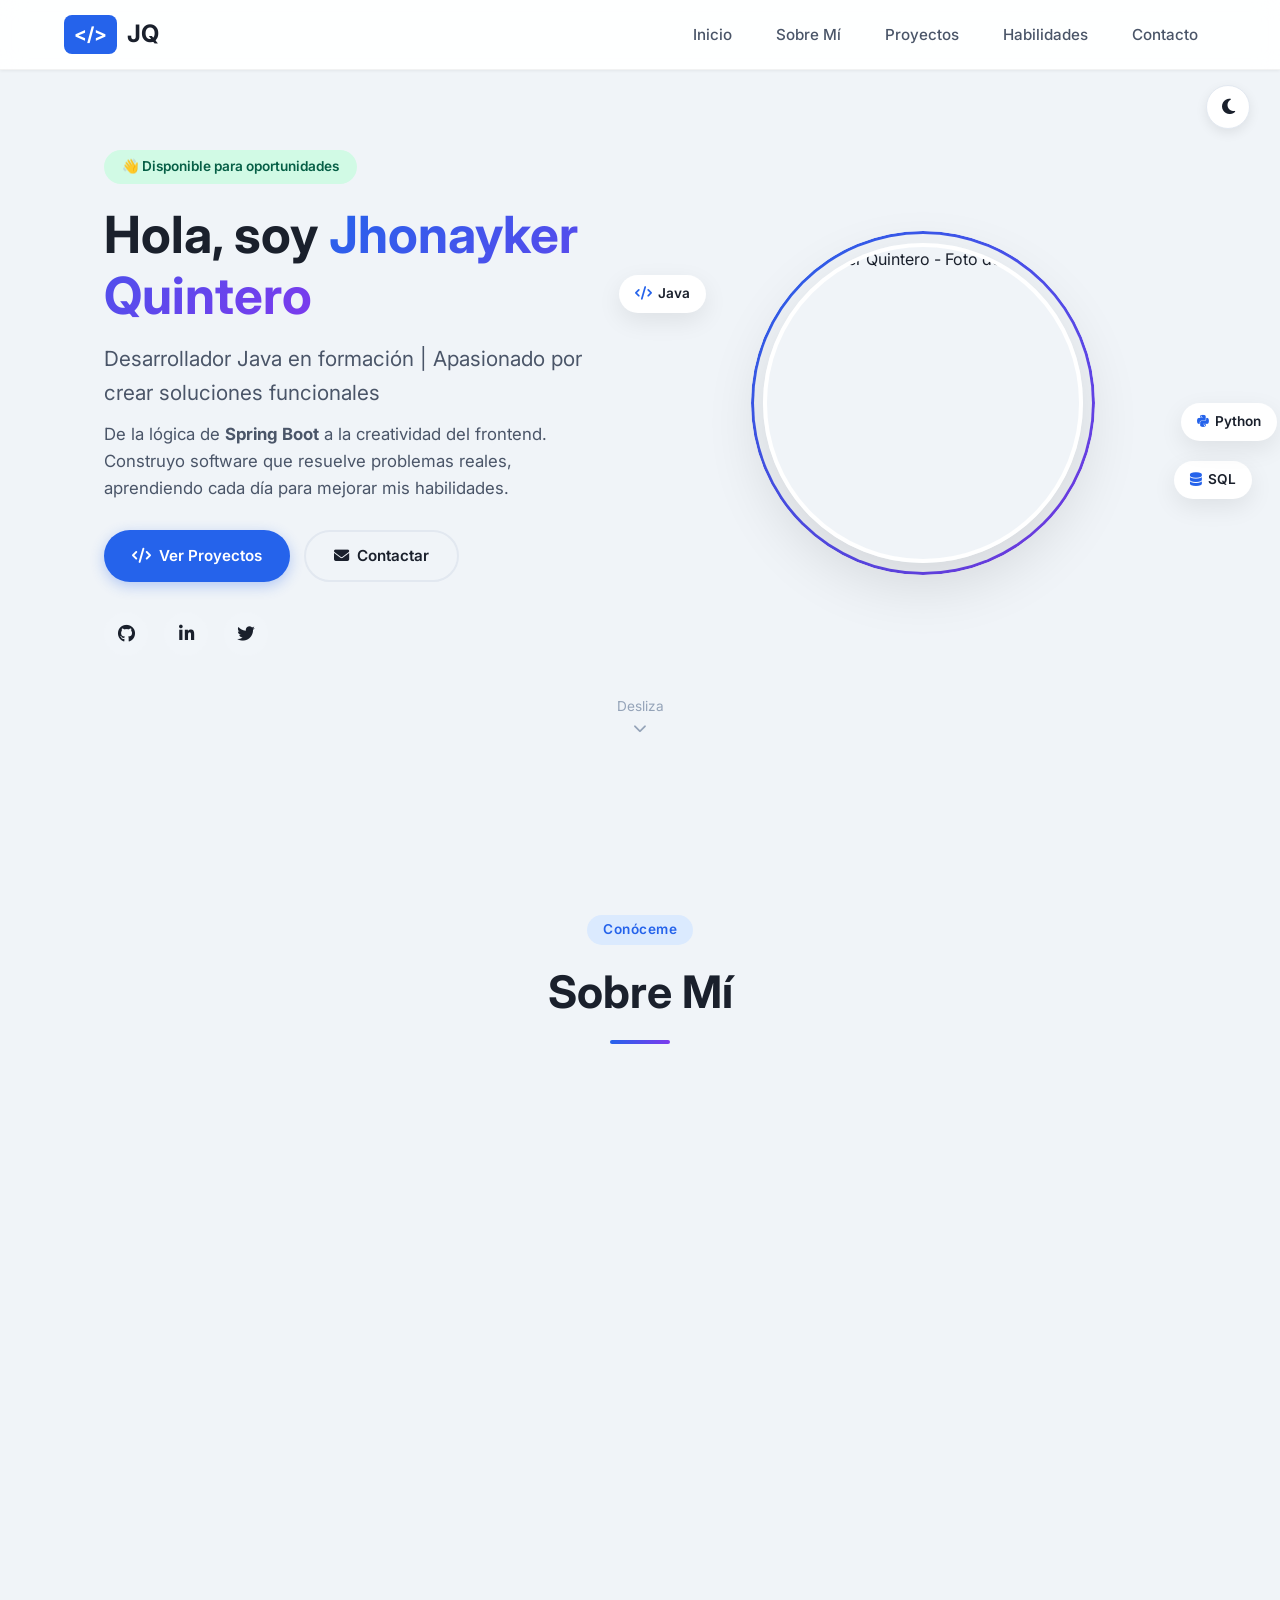
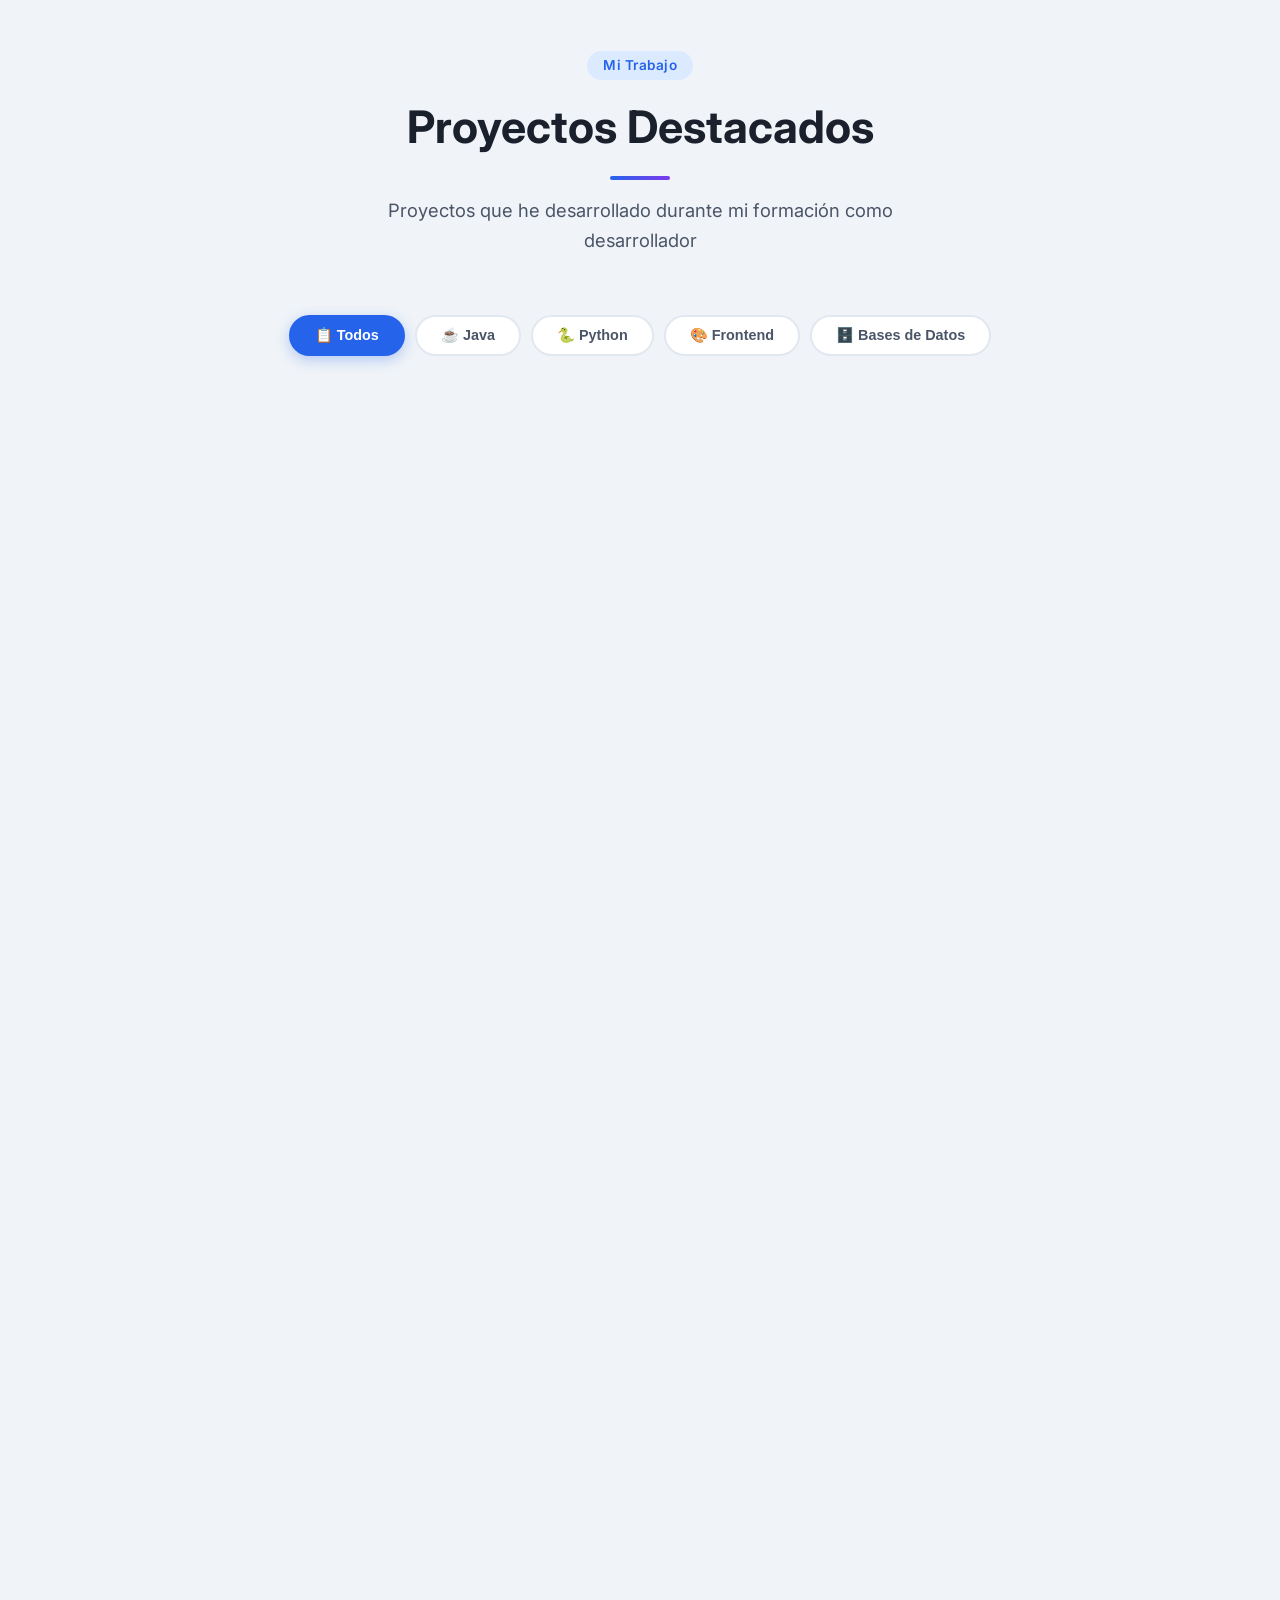
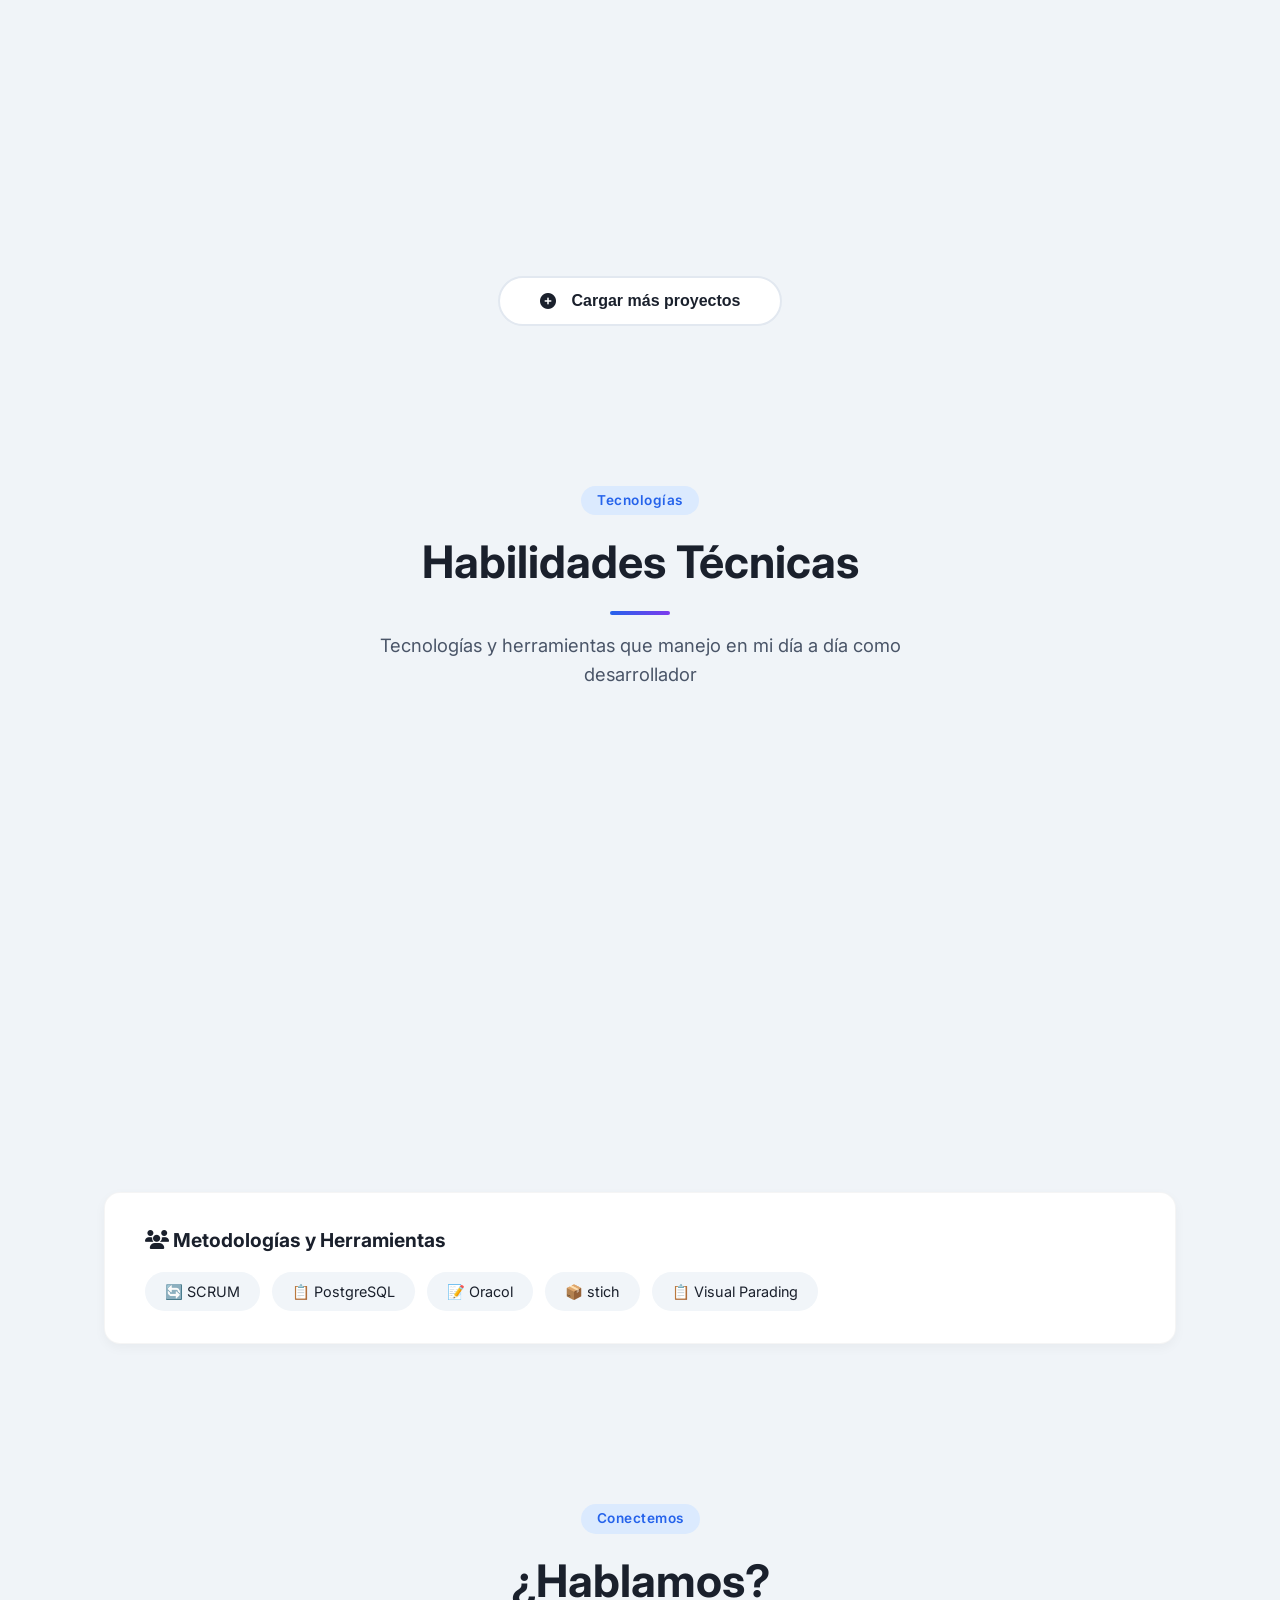
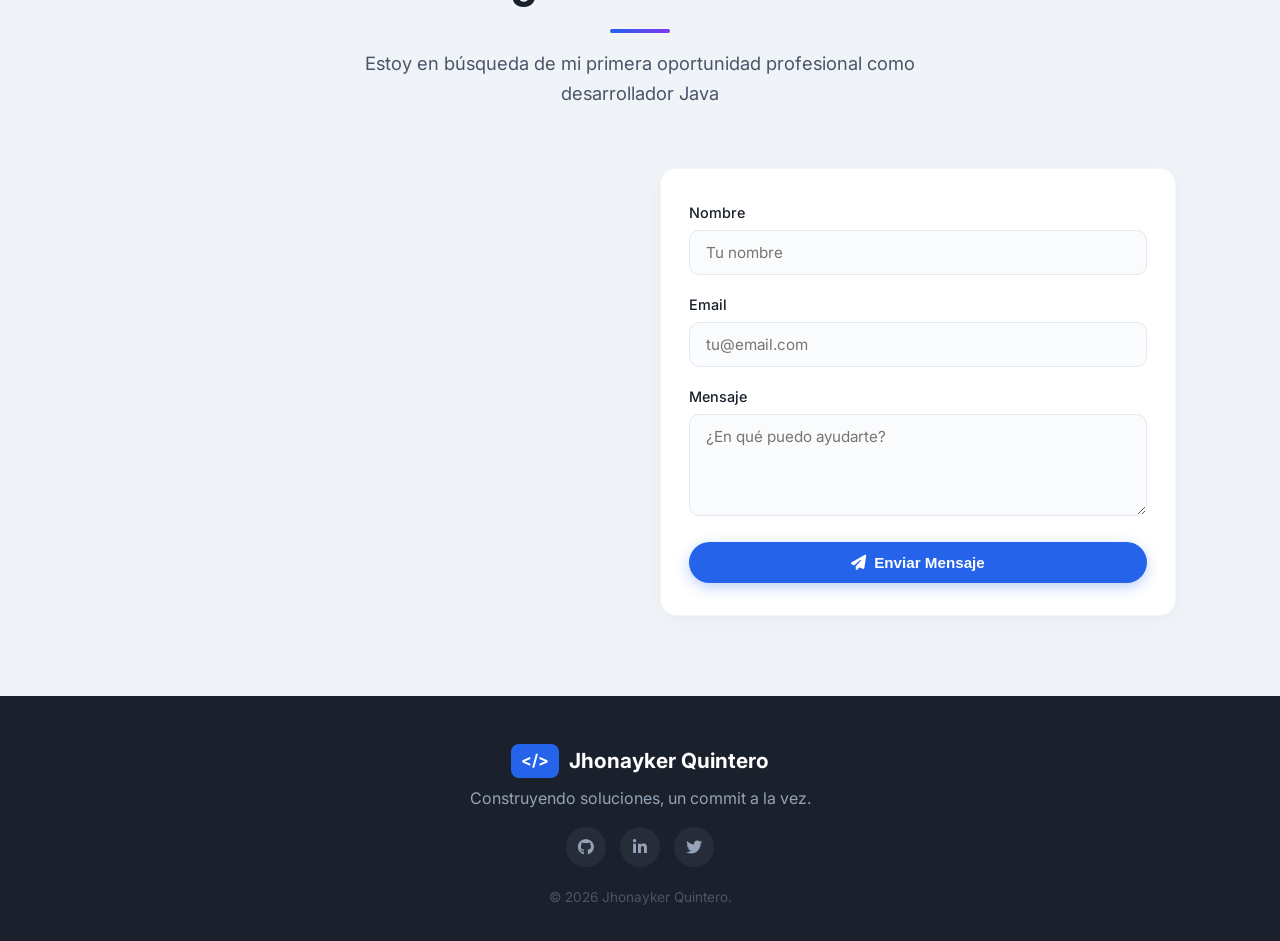
==== commit 5b5c2207: "actualizacion portafolio 28/06" ====
--- a/index.html
+++ b/index.html
@@ -83,9 +83,8 @@
                 <div class="hero-image">
                     <div class="profile-image-wrapper">
                         <!-- ✅ CORREGIDO: Usar avatar de GitHub o corregir ruta -->
-                        <img src="https://github.com/Jhonayker777.png" 
-                             alt="Jhonayker Quintero - Foto de perfil" 
-                             class="profile-image" />
+                        <img src="https://github.com/Jhonayker777.png" alt="Jhonayker Quintero - Foto de perfil"
+                            class="profile-image" />
                         <!-- Si quieres usar tu foto local, usa: -->
                         <!-- <img src="fotos/perfil.jpg" alt="Jhonayker Quintero" class="profile-image" /> -->
                         <div class="profile-ring"></div>
@@ -177,28 +176,29 @@
             <!-- CONTENEDOR DE PROYECTOS -->
             <div class="projects-grid" id="projectsContainer">
                 <!-- ===== PROYECTO 1 - JAVA ===== -->
-                <article class="project-card" data-category="java">
+                <article class="project-card" data-category="frontend">
                     <div class="project-header">
-                        <div class="project-icon"><i class="fas fa-coffee"></i></div>
+                        <div class="project-icon"><i class="fas fa-paw"></i></div>
                         <span class="project-status">✅ Finalizado</span>
                     </div>
-                    <h3>API REST - Gestión de Tareas</h3>
+                    <h3>Fundacion-patitas-Felices</h3>
                     <p class="project-description">
-                        API REST completa con Spring Boot, Spring Data JPA y MySQL para gestionar tareas.
-                        Incluye autenticación con JWT, validaciones y manejo de errores personalizado.
+                        Patitas Felices es una fundación ubicada en Bucaramanga, Santander, dedicada al rescate,
+                        rehabilitación y adopción responsable de animales callejeros. Esta plataforma web conecta a
+                        animales rescatados con familias amorosas que quieren darles un hogar.
                     </p>
                     <div class="project-tech">
-                        <span class="tech-badge">Java 17</span>
-                        <span class="tech-badge">Spring Boot</span>
-                        <span class="tech-badge">JPA</span>
-                        <span class="tech-badge">MySQL</span>
-                        <span class="tech-badge">JWT</span>
+                        <span class="tech-badge">HTML</span>
+                        <span class="tech-badge">css</span>
+
                     </div>
                     <div class="project-links">
-                        <a href="https://github.com/Jhonayker777" target="_blank" class="btn btn-small">
+                        <a href="https://github.com/Jhonayker777/Fundacion-patitas-Felices.git" target="_blank"
+                            class="btn btn-small">
                             <i class="fab fa-github"></i> Código
                         </a>
-                        <a href="#" class="btn btn-small btn-outline">
+                        <a href="https://jhonayker777.github.io/Fundacion-patitas-Felices/" target="_blank"
+                            class="btn btn-small btn-outline">
                             <i class="fas fa-external-link-alt"></i> Demo
                         </a>
                     </div>
@@ -219,23 +219,21 @@
                         <span class="tech-badge">Python</span>
                         <span class="tech-badge">JSON</span>
                         <span class="tech-badge">CSV</span>
-                        <span class="tech-badge">POO</span>
+
                     </div>
                     <div class="project-links">
                         <a href="https://github.com/Jhonayker777/GestionHerramientasCampus.git" target="_blank"
                             class="btn btn-small">
                             <i class="fab fa-github"></i> Código
                         </a>
-                        <a href="#" class="btn btn-small btn-outline">
-                            <i class="fas fa-external-link-alt"></i> Demo
-                        </a>
+
                     </div>
                 </article>
 
                 <!-- ===== PROYECTO 3 - FRONTEND ===== -->
                 <article class="project-card" data-category="frontend">
                     <div class="project-header">
-                        <div class="project-icon"><i class="fas fa-paint-brush"></i></div>
+                        <div class="project-icon"><i class="fas fa-laptop"></i></div>
                         <span class="project-status">✅ Finalizado</span>
                     </div>
                     <h3>Landing Page - Portafolio Personal</h3>
@@ -251,170 +249,140 @@
                         <span class="tech-badge">Flexbox</span>
                     </div>
                     <div class="project-links">
-                        <a href="#" class="btn btn-small">
+                        <a href="https://github.com/Jhonayker777/Portafolio.git" target="_blank" class="btn btn-small">
                             <i class="fab fa-github"></i> Código
                         </a>
-                        <a href="#" class="btn btn-small btn-outline">
+                        <a href="https://jhonayker777.github.io/Portafolio/" target="_blank"
+                            class="btn btn-small btn-outline">
                             <i class="fas fa-external-link-alt"></i> Demo
                         </a>
                     </div>
                 </article>
 
-                <!-- ===== PROYECTO 4 - JAVA ===== -->
-                <article class="project-card" data-category="java">
-                    <div class="project-header">
-                        <div class="project-icon"><i class="fas fa-users"></i></div>
-                        <span class="project-status">✅ Finalizado</span>
-                    </div>
-                    <h3>Sistema de Gestión de Empleados</h3>
-                    <p class="project-description">
-                        CRUD completo con Spring Boot, Thymeleaf y Bootstrap. Administración de empleados
-                        y departamentos con validaciones y búsqueda avanzada.
-                    </p>
-                    <div class="project-tech">
-                        <span class="tech-badge">Java</span>
-                        <span class="tech-badge">Spring Boot</span>
-                        <span class="tech-badge">Thymeleaf</span>
-                        <span class="tech-badge">Bootstrap</span>
-                        <span class="tech-badge">H2</span>
-                    </div>
-                    <div class="project-links">
-                        <a href="#" class="btn btn-small">
-                            <i class="fab fa-github"></i> Código
-                        </a>
-                        <a href="#" class="btn btn-small btn-outline">
-                            <i class="fas fa-external-link-alt"></i> Demo
-                        </a>
-                    </div>
-                </article>
-
-                <!-- ===== PROYECTO 5 - PYTHON ===== -->
-                <article class="project-card" data-category="python">
-                    <div class="project-header">
-                        <div class="project-icon"><i class="fas fa-chart-line"></i></div>
-                        <span class="project-status">🚧 En desarrollo</span>
-                    </div>
-                    <h3>Dashboard de Análisis de Ventas</h3>
-                    <p class="project-description">
-                        Dashboard interactivo con Python, Pandas y Plotly para visualizar tendencias de ventas,
-                        KPIs y generar reportes automatizados.
-                    </p>
-                    <div class="project-tech">
-                        <span class="tech-badge">Python</span>
-                        <span class="tech-badge">Pandas</span>
-                        <span class="tech-badge">Plotly</span>
-                        <span class="tech-badge">Streamlit</span>
-                    </div>
-                    <div class="project-links">
-                        <a href="#" class="btn btn-small">
-                            <i class="fab fa-github"></i> Código
-                        </a>
-                        <a href="#" class="btn btn-small btn-outline">
-                            <i class="fas fa-external-link-alt"></i> Demo
-                        </a>
-                    </div>
-                </article>
-
-                <!-- ===== PROYECTO 6 - FRONTEND ===== -->
+                <!-- ===== PROYECTO 4 - Finanzzas ===== -->
                 <article class="project-card" data-category="frontend">
                     <div class="project-header">
-                        <div class="project-icon"><i class="fas fa-calculator"></i></div>
-                        <span class="project-status">✅ Finalizado</span>
-                    </div>
-                    <h3>Calculadora Interactiva</h3>
+                        <div class="project-icon"><i class="fas fa-coins"></i></div>
+                        <span class="project-status">🚧 En desarrollo</span>
+                    </div>
+                    <h3>MeMo Finanzas</h3>
                     <p class="project-description">
-                        Calculadora web con interfaz moderna, historial de operaciones, teclado soportado
-                        y modo oscuro. Desarrollada con HTML, CSS y JavaScript puro.
+                        MeMo Finanzas es una aplicación web de finanzas personales diseñada para ayudar a los usuarios a
+                        controlar sus gastos, fortalecer sus hábitos de ahorro y mejorar su educación financiera
+                        mediante herramientas visuales, límites inteligentes de gasto y elementos de gamificación.
                     </p>
                     <div class="project-tech">
                         <span class="tech-badge">HTML5</span>
                         <span class="tech-badge">CSS3</span>
                         <span class="tech-badge">JavaScript</span>
-                        <span class="tech-badge">DOM</span>
+
                     </div>
                     <div class="project-links">
-                        <a href="#" class="btn btn-small">
+                        <a href="https://github.com/Jhonayker777/Finanzas.git" target="_blank" class="btn btn-small">
                             <i class="fab fa-github"></i> Código
                         </a>
-                        <a href="#" class="btn btn-small btn-outline">
+                        <a href="https://jhonayker777.github.io/Finanzas/" target="_blank"
+                            class="btn btn-small btn-outline">
                             <i class="fas fa-external-link-alt"></i> Demo
                         </a>
                     </div>
                 </article>
 
+                <!-- ===== PROYECTO 5 - Biologia Celular ===== -->
+                <article class="project-card" data-category="frontend">
+                    <div class="project-header">
+                        <div class="project-icon"><i class="fas fa-dna"></i></div>
+                        <span class="project-status">✅ Finalizado</span>
+                    </div>
+                    <h3>Biologia Celular</h3>
+                    <p class="project-description">
+                        Biología Celular - Guía Visual Interactiva es una aplicación web educativa diseñada para
+                        facilitar el aprendizaje de los principales procesos de la biología celular mediante una
+                        experiencia moderna, visual e interactiva.
+                    </p>
+                    <div class="project-tech">
+                        <span class="tech-badge">HTML5</span>
+                        <span class="tech-badge">CSS3</span>
+                        <span class="tech-badge">JavaScript</span>
+                        <span class="tech-badge">SVG</span>
+                        <span class="tech-badge">Flexbox</span>
+                        <span class="tech-badge">LocalStorage</span>
+                    </div>
+                    <div class="project-links">
+                        <a href="https://github.com/Jhonayker777/biologia-celular.git" target="_blank"
+                            class="btn btn-small">
+                            <i class="fab fa-github"></i> Código
+                        </a>
+                        <a href="https://jhonayker777.github.io/biologia-celular/" target="_blank"
+                            class="btn btn-small btn-outline">
+                            <i class="fas fa-external-link-alt"></i> Demo
+                        </a>
+                    </div>
+                </article>
+
+                <!-- ===== PROYECTO 6 - Delicias del Ayer ===== -->
+                <article class="project-card" data-category="frontend">
+                    <div class="project-header">
+                        <div class="project-icon"><i class="fas fa-birthday-cake"></i></div>
+                        <span class="project-status">✅ Finalizado</span>
+                    </div>
+                    <h3>Delicias del Ayer</h3>
+                    <p class="project-description">
+                        Sitio web informativo y de exhibición desarrollado para Delicias del Ayer, una pastelería
+                        artesanal ubicada en Bucaramanga, Colombia. El proyecto busca transmitir la esencia de la
+                        repostería tradicional mediante una experiencia visual cálida, elegante y nostálgica.
+                    </p>
+                    <div class="project-tech">
+                        <span class="tech-badge">HTML5</span>
+                        <span class="tech-badge">CSS3</span>
+                        <span class="tech-badge">JavaScript</span>
+                        <span class="tech-badge">WorldTime API</span>
+                        <span class="tech-badge">Google Maps API</span>
+                        <span class="tech-badge">Google Fonts</span>
+                        <span class="tech-badge">Material Symbols</span>
+                    </div>
+                    <div class="project-links">
+                        <a href="https://github.com/Jhonayker777/Delicias-del-ayer..git" target="_blank" class="btn btn-small">
+                            <i class="fab fa-github"></i> Código
+                        </a>
+                        <a href="https://jhonayker777.github.io/Delicias-del-ayer./" target="_blank" class="btn btn-small btn-outline">
+                            <i class="fas fa-external-link-alt"></i> Demo
+                        </a>
+                    </div>
+                </article>
+
                 <!-- ===== PROYECTO 7 - DATABASE ===== -->
-                <article class="project-card" data-category="database">
+                <article class="project-card" data-category="frontend">
                     <div class="project-header">
-                        <div class="project-icon"><i class="fas fa-database"></i></div>
+                        <div class="project-icon"><i class="fas fa-map-marker-alt"></i></div>
                         <span class="project-status">✅ Finalizado</span>
                     </div>
-                    <h3>Optimización de Consultas SQL</h3>
+                    <h3>Rutas seguras Kids</h3>
                     <p class="project-description">
-                        Análisis y optimización de consultas SQL para mejorar rendimiento en bases de datos
-                        con más de 1M de registros. Implementación de índices y procedures.
+                        Sistema de gestión de rutas escolares desarrollado con HTML, CSS y JavaScript Vanilla. Permite
+                        administrar rutas de transporte escolar, asignar estudiantes a cada ruta y visualizar
+                        información climática en tiempo real mediante una API externa.
                     </p>
                     <div class="project-tech">
-                        <span class="tech-badge">MySQL</span>
-                        <span class="tech-badge">PostgreSQL</span>
-                        <span class="tech-badge">Índices</span>
-                        <span class="tech-badge">Procedures</span>
-                        <span class="tech-badge">Triggers</span>
+                        <span class="tech-badge">HTML5</span>
+                        <span class="tech-badge">CSS3</span>
+                        <span class="tech-badge">JavaScript</span>
+                        <span class="tech-badge">Local Storage</span>
+                        <span class="tech-badge">Weather API</span>
+                        <span class="tech-badge">Geolocation</span>
+
                     </div>
                     <div class="project-links">
-                        <a href="#" class="btn btn-small">
+                        <a href="https://github.com/Jhonayker777/rutas-seguras-kids.git" target="_blank" class="btn btn-small">
                             <i class="fab fa-github"></i> Código
                         </a>
-                    </div>
-                </article>
-
-                <!-- ===== PROYECTO 8 - JAVA ===== -->
-                <article class="project-card" data-category="java">
-                    <div class="project-header">
-                        <div class="project-icon"><i class="fas fa-shopping-cart"></i></div>
-                        <span class="project-status">🚧 En desarrollo</span>
-                    </div>
-                    <h3>E-Commerce API - Microservicios</h3>
-                    <p class="project-description">
-                        API de comercio electrónico con arquitectura de microservicios usando Spring Cloud,
-                        Eureka, Gateway y comunicación entre servicios.
-                    </p>
-                    <div class="project-tech">
-                        <span class="tech-badge">Java</span>
-                        <span class="tech-badge">Spring Cloud</span>
-                        <span class="tech-badge">Eureka</span>
-                        <span class="tech-badge">Docker</span>
-                        <span class="tech-badge">Kafka</span>
-                    </div>
-                    <div class="project-links">
-                        <a href="#" class="btn btn-small">
-                            <i class="fab fa-github"></i> Código
-                        </a>
-                    </div>
-                </article>
-
-                <!-- ===== PROYECTO 9 - PYTHON ===== -->
-                <article class="project-card" data-category="python">
-                    <div class="project-header">
-                        <div class="project-icon"><i class="fas fa-robot"></i></div>
-                        <span class="project-status">🚧 En desarrollo</span>
-                    </div>
-                    <h3>Bot de Automatización de Correos</h3>
-                    <p class="project-description">
-                        Bot en Python que automatiza el envío de correos electrónicos personalizados usando
-                        SMTP, plantillas HTML y programación de tareas.
-                    </p>
-                    <div class="project-tech">
-                        <span class="tech-badge">Python</span>
-                        <span class="tech-badge">SMTP</span>
-                        <span class="tech-badge">Schedule</span>
-                        <span class="tech-badge">CSV</span>
-                    </div>
-                    <div class="project-links">
-                        <a href="#" class="btn btn-small">
-                            <i class="fab fa-github"></i> Código
-                        </a>
-                    </div>
-                </article>
+                        <a href="https://jhonayker777.github.io/rutas-seguras-kids/" target="_blank" class="btn btn-small btn-outline">
+                            <i class="fas fa-external-link-alt"></i> Demo
+                        </a>
+                    </div>
+                </article>
+
+
             </div>
 
             <!-- BOTÓN CARGAR MÁS -->
@@ -437,7 +405,7 @@
             </div>
 
             <div class="skills-grid">
-                <!-- Java - Intermedio-Avanzado → 75% -->
+                <!-- Java - Básico 10% -->
                 <div class="skill-item">
                     <div class="skill-icon">
                         <img src="https://cdn.jsdelivr.net/gh/devicons/devicon/icons/java/java-original.svg"
@@ -445,12 +413,12 @@
                     </div>
                     <span class="skill-name">Java</span>
                     <div class="skill-bar">
-                        <div class="skill-progress" style="width: 75%"></div>
-                    </div>
-                    <span class="skill-level">Intermedio-Avanzado</span>
-                </div>
-
-                <!-- Spring Boot - Intermedio → 60% -->
+                        <div class="skill-progress" style="width: 10%"></div>
+                    </div>
+                    <span class="skill-level">Basico</span>
+                </div>
+
+                <!-- Spring Boot - Básico 5% -->
                 <div class="skill-item">
                     <div class="skill-icon">
                         <img src="https://cdn.jsdelivr.net/gh/devicons/devicon/icons/spring/spring-original.svg"
@@ -458,12 +426,12 @@
                     </div>
                     <span class="skill-name">Spring Boot</span>
                     <div class="skill-bar">
-                        <div class="skill-progress" style="width: 60%"></div>
-                    </div>
-                    <span class="skill-level">Intermedio</span>
-                </div>
-
-                <!-- Python - Intermedio → 55% -->
+                        <div class="skill-progress" style="width: 5%"></div>
+                    </div>
+                    <span class="skill-level">Basico</span>
+                </div>
+
+                <!-- Python - Intermedio-Avanzado → 75% -->
                 <div class="skill-item">
                     <div class="skill-icon">
                         <img src="https://cdn.jsdelivr.net/gh/devicons/devicon/icons/python/python-original.svg"
@@ -471,12 +439,12 @@
                     </div>
                     <span class="skill-name">Python</span>
                     <div class="skill-bar">
-                        <div class="skill-progress" style="width: 55%"></div>
-                    </div>
-                    <span class="skill-level">Intermedio</span>
-                </div>
-
-                <!-- JavaScript - Intermedio-Básico → 45% -->
+                        <div class="skill-progress" style="width: 75%"></div>
+                    </div>
+                    <span class="skill-level">Intermedio-Avanzado</span>
+                </div>
+
+                <!-- JavaScript - Intermedio → 50% -->
                 <div class="skill-item">
                     <div class="skill-icon">
                         <img src="https://cdn.jsdelivr.net/gh/devicons/devicon/icons/javascript/javascript-original.svg"
@@ -484,9 +452,9 @@
                     </div>
                     <span class="skill-name">JavaScript</span>
                     <div class="skill-bar">
-                        <div class="skill-progress" style="width: 45%"></div>
-                    </div>
-                    <span class="skill-level">Intermedio-Básico</span>
+                        <div class="skill-progress" style="width: 50%"></div>
+                    </div>
+                    <span class="skill-level">Intermedio</span>
                 </div>
 
                 <!-- HTML5 - Avanzado → 85% -->
@@ -502,7 +470,7 @@
                     <span class="skill-level">Avanzado</span>
                 </div>
 
-                <!-- CSS3 - Intermedio-Avanzado → 70% -->
+                <!-- CSS3 - Avanzado → 80% -->
                 <div class="skill-item">
                     <div class="skill-icon">
                         <img src="https://cdn.jsdelivr.net/gh/devicons/devicon/icons/css3/css3-original.svg"
@@ -510,12 +478,12 @@
                     </div>
                     <span class="skill-name">CSS3</span>
                     <div class="skill-bar">
-                        <div class="skill-progress" style="width: 70%"></div>
-                    </div>
-                    <span class="skill-level">Intermedio-Avanzado</span>
-                </div>
-
-                <!-- MySQL - Básico-Intermedio → 35% -->
+                        <div class="skill-progress" style="width: 80%"></div>
+                    </div>
+                    <span class="skill-level">Avanzado</span>
+                </div>
+
+                <!-- MySQL - Intermedio → 55% -->
                 <div class="skill-item">
                     <div class="skill-icon">
                         <img src="https://cdn.jsdelivr.net/gh/devicons/devicon/icons/mysql/mysql-original.svg"
@@ -523,21 +491,21 @@
                     </div>
                     <span class="skill-name">MySQL</span>
                     <div class="skill-bar">
-                        <div class="skill-progress" style="width: 35%"></div>
-                    </div>
-                    <span class="skill-level">Básico-Intermedio</span>
-                </div>
-
-                <!-- Git - Intermedio → 60% -->
+                        <div class="skill-progress" style="width: 55%"></div>
+                    </div>
+                    <span class="skill-level">Intermedio</span>
+                </div>
+
+                <!-- Git - Avanzado → 80% -->
                 <div class="skill-item">
                     <div class="skill-icon">
                         <img src="https://cdn.jsdelivr.net/gh/devicons/devicon/icons/git/git-original.svg" alt="Git" />
                     </div>
                     <span class="skill-name">Git & GitHub</span>
                     <div class="skill-bar">
-                        <div class="skill-progress" style="width: 60%"></div>
-                    </div>
-                    <span class="skill-level">Intermedio</span>
+                        <div class="skill-progress" style="width: 80%"></div>
+                    </div>
+                    <span class="skill-level">Avanzado</span>
                 </div>
             </div>
 
@@ -546,10 +514,10 @@
                 <h3><i class="fas fa-users"></i> Metodologías y Herramientas</h3>
                 <div class="methodology-tags">
                     <span class="method-tag">🔄 SCRUM</span>
-                    <span class="method-tag">📋 Jira</span>
-                    <span class="method-tag">📝 Postman</span>
-                    <span class="method-tag">📦 Maven</span>
-                    <span class="method-tag">🐳 Docker (Básico)</span>
+                    <span class="method-tag">📋 PostgreSQL</span>
+                    <span class="method-tag">📝 Oracol</span>
+                    <span class="method-tag">📦 stich</span>
+                    <span class="method-tag">📋 Visual Parading</span>
                 </div>
             </div>
         </section>
@@ -654,6 +622,7 @@
 
     <!-- ==================== SCRIPT ==================== -->
     <script src="script.js"></script>
+    <script src="https://cdn.jsdelivr.net/npm/@emailjs/browser@4/dist/email.min.js"></script>
 </body>
 
 </html>
--- a/style.css
+++ b/style.css
@@ -108,7 +108,8 @@
     flex: 1 0 auto;
     display: flex;
     flex-direction: column;
-    margin-top: 70px; /* Altura del header */
+    margin-top: 70px;
+    /* Altura del header */
 }
 
 /* ============================================
@@ -336,10 +337,12 @@
 }
 
 @keyframes float {
+
     0%,
     100% {
         transform: translateY(0px);
     }
+
     50% {
         transform: translateY(-12px);
     }
@@ -359,10 +362,12 @@
 }
 
 @keyframes bounce {
+
     0%,
     100% {
         transform: translateY(0);
     }
+
     50% {
         transform: translateY(8px);
     }
@@ -371,6 +376,79 @@
 /* ============================================
    BOTONES
    ============================================ */
+/* ============================================
+   MENSAJE "NO HAY PROYECTOS" + CONTADOR
+   ============================================ */
+
+.empty-message {
+    grid-column: 1 / -1;
+    text-align: center;
+    padding: 60px 20px;
+    background: var(--bg-card, #ffffff);
+    border-radius: 16px;
+    border: 2px dashed var(--border-color, #e2e8f0);
+    transition: all 0.3s ease;
+}
+
+.empty-message h3 {
+    color: var(--text-primary, #1a202c);
+    margin-bottom: 8px;
+    font-size: 1.4rem;
+}
+
+.empty-message p {
+    color: var(--text-secondary, #4a5568);
+    font-size: 1rem;
+}
+
+.empty-message .empty-icon {
+    font-size: 4rem;
+    margin-bottom: 16px;
+    display: block;
+}
+
+/* Modo oscuro */
+body.dark-mode .empty-message {
+    background: var(--bg-card, #1e293b);
+    border-color: var(--border-color, #334155);
+}
+
+body.dark-mode .empty-message h3 {
+    color: var(--text-primary, #e2e8f0);
+}
+
+body.dark-mode .empty-message p {
+    color: var(--text-secondary, #94a3b8);
+}
+
+/* Contador de proyectos */
+.project-counter {
+    text-align: center;
+    margin-bottom: 20px;
+    font-size: 0.95rem;
+    color: var(--text-muted, #94a3b8);
+    font-weight: 500;
+}
+
+body.dark-mode .project-counter {
+    color: var(--text-muted, #64748b);
+}
+
+/* Responsive */
+@media (max-width: 768px) {
+    .empty-message {
+        padding: 40px 16px;
+    }
+
+    .empty-message .empty-icon {
+        font-size: 3rem;
+    }
+
+    .empty-message h3 {
+        font-size: 1.2rem;
+    }
+}
+
 .btn {
     display: inline-flex;
     align-items: center;
@@ -1436,5 +1514,4 @@
     body.dark-mode .skill-item {
         background: var(--bg-card) !important;
     }
-}
-
+}
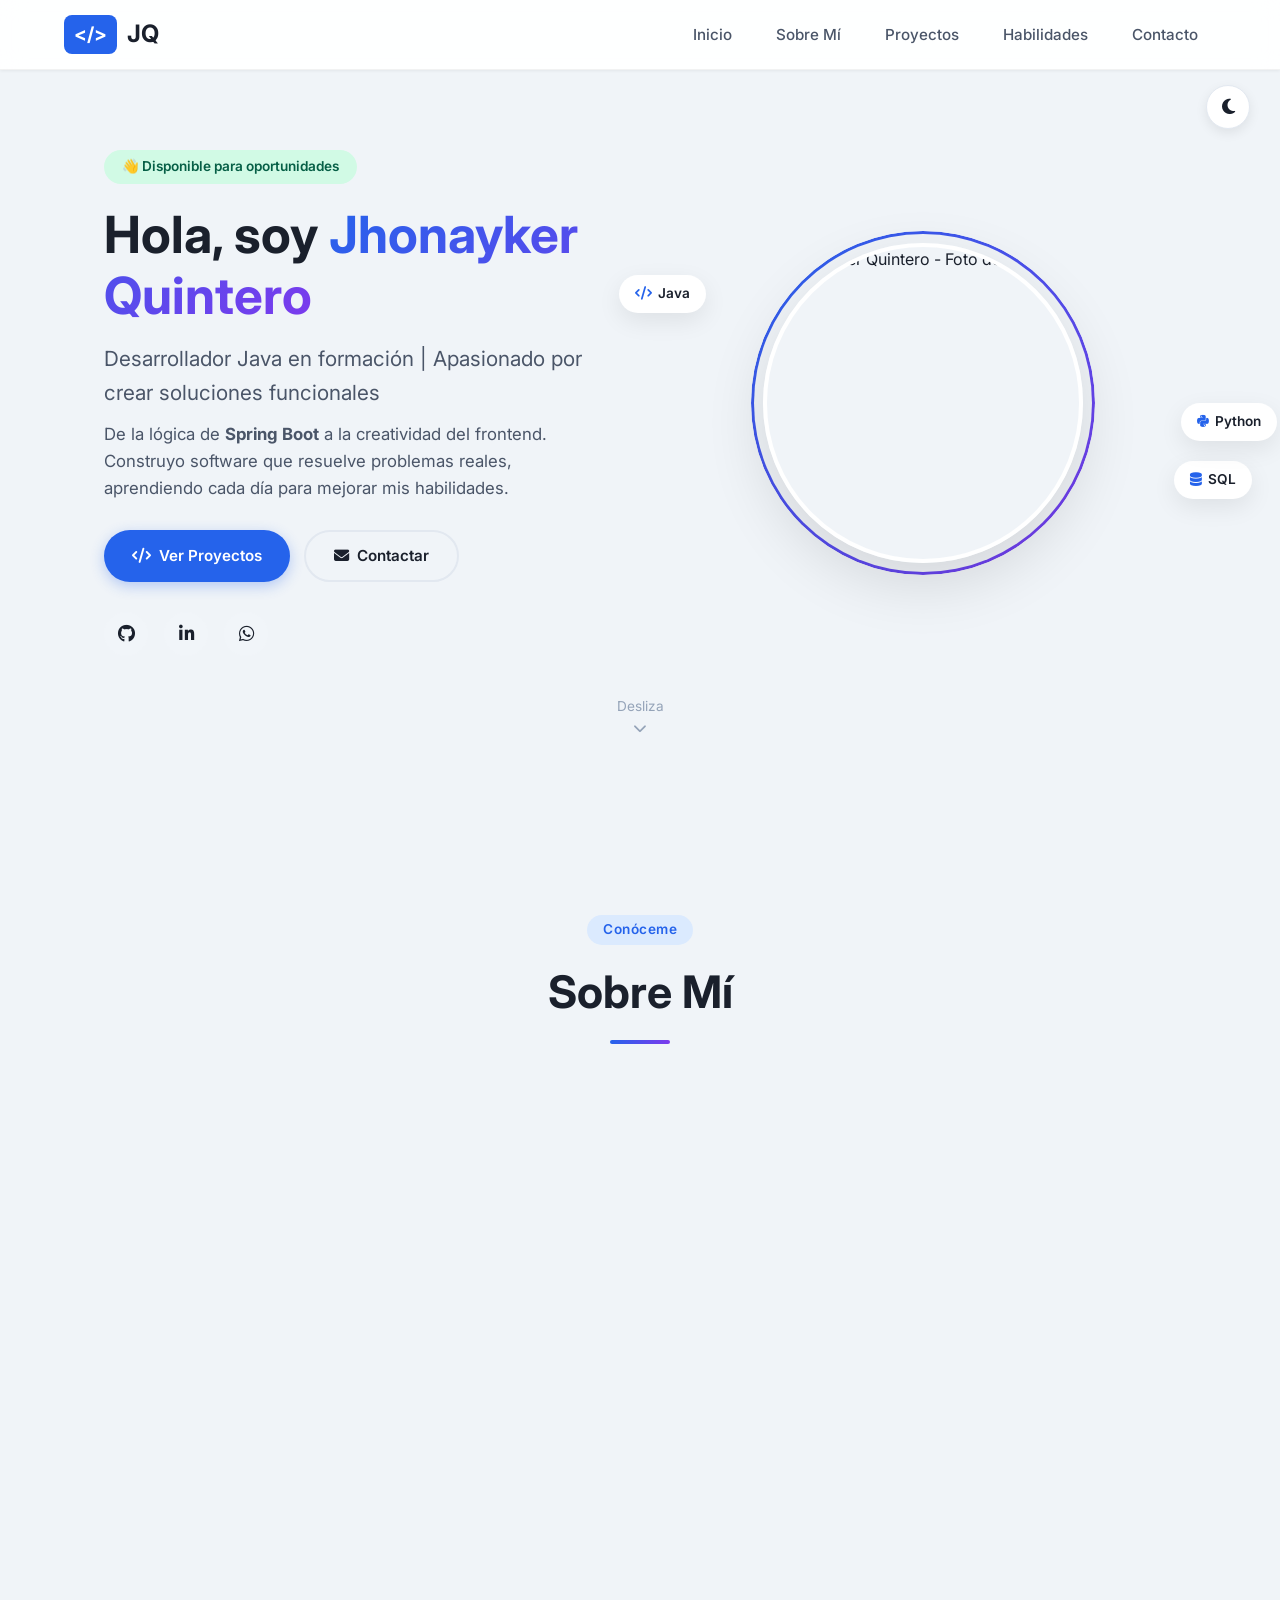
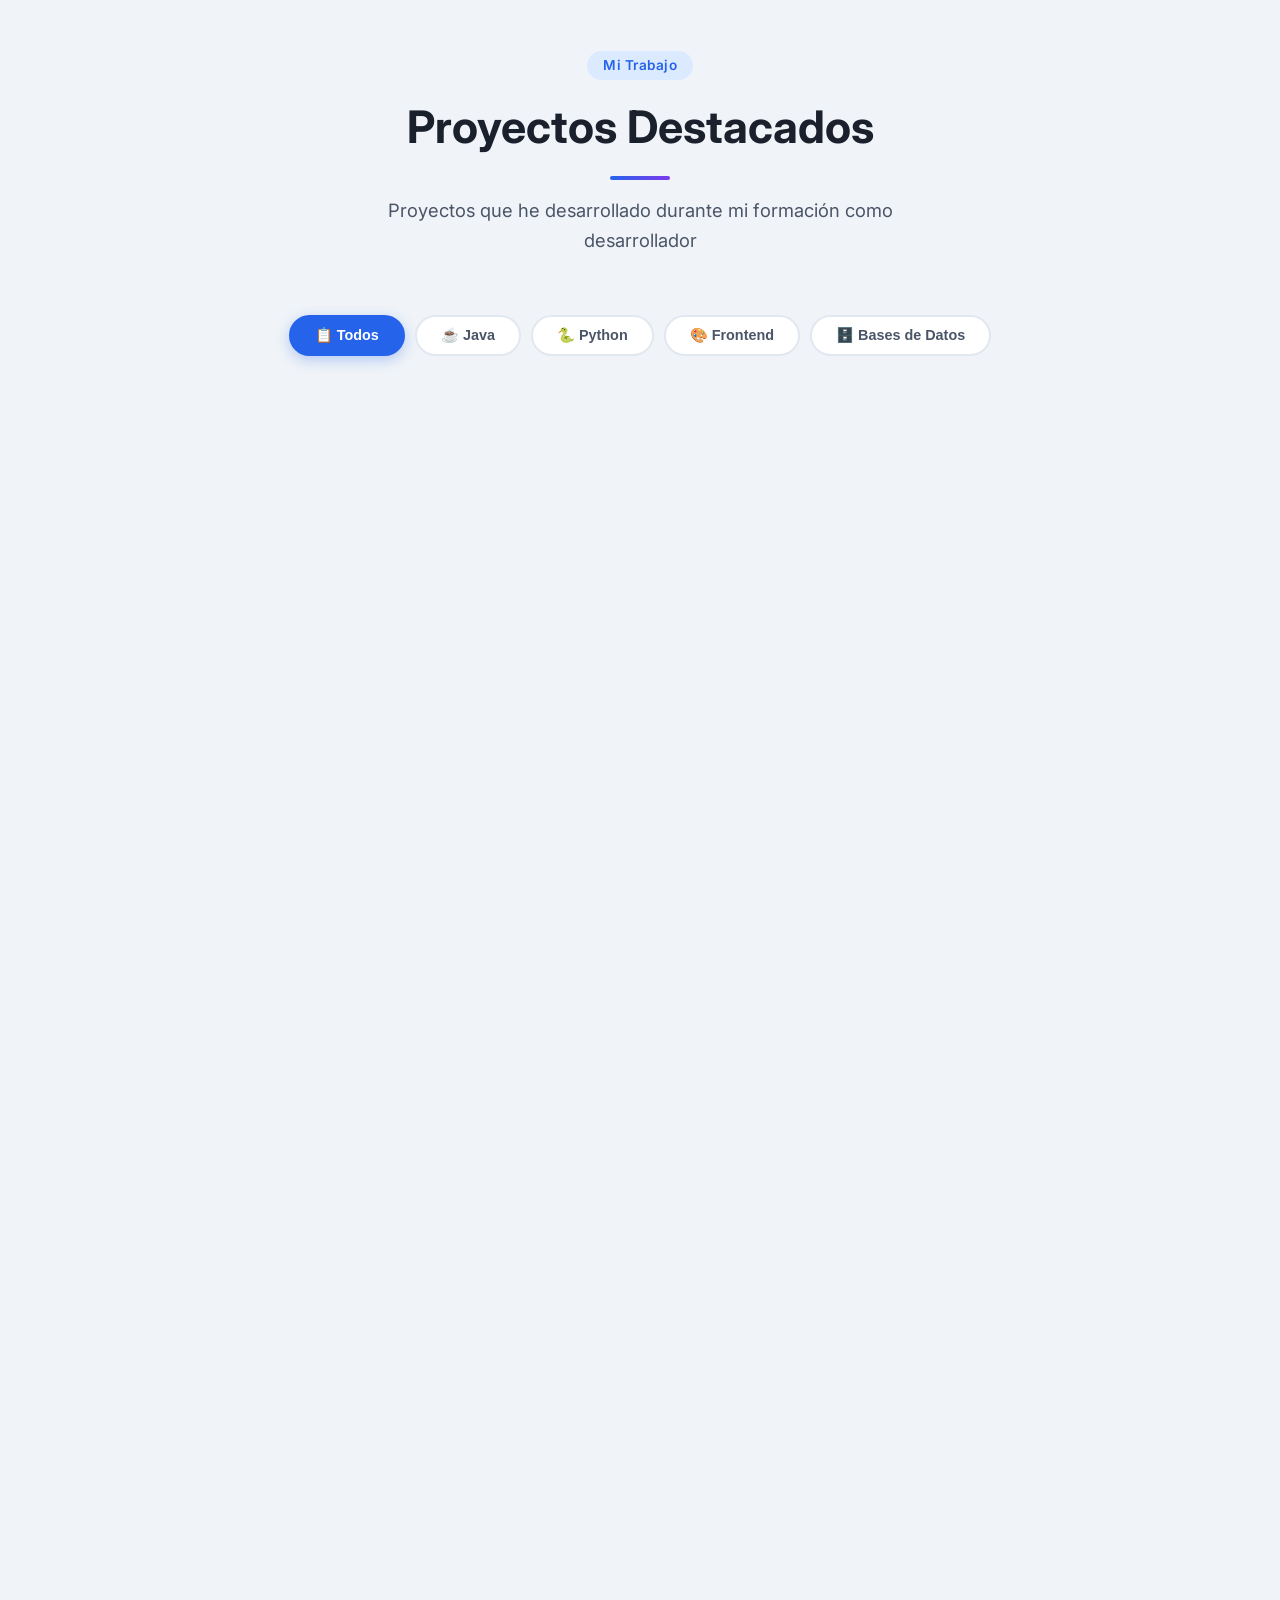
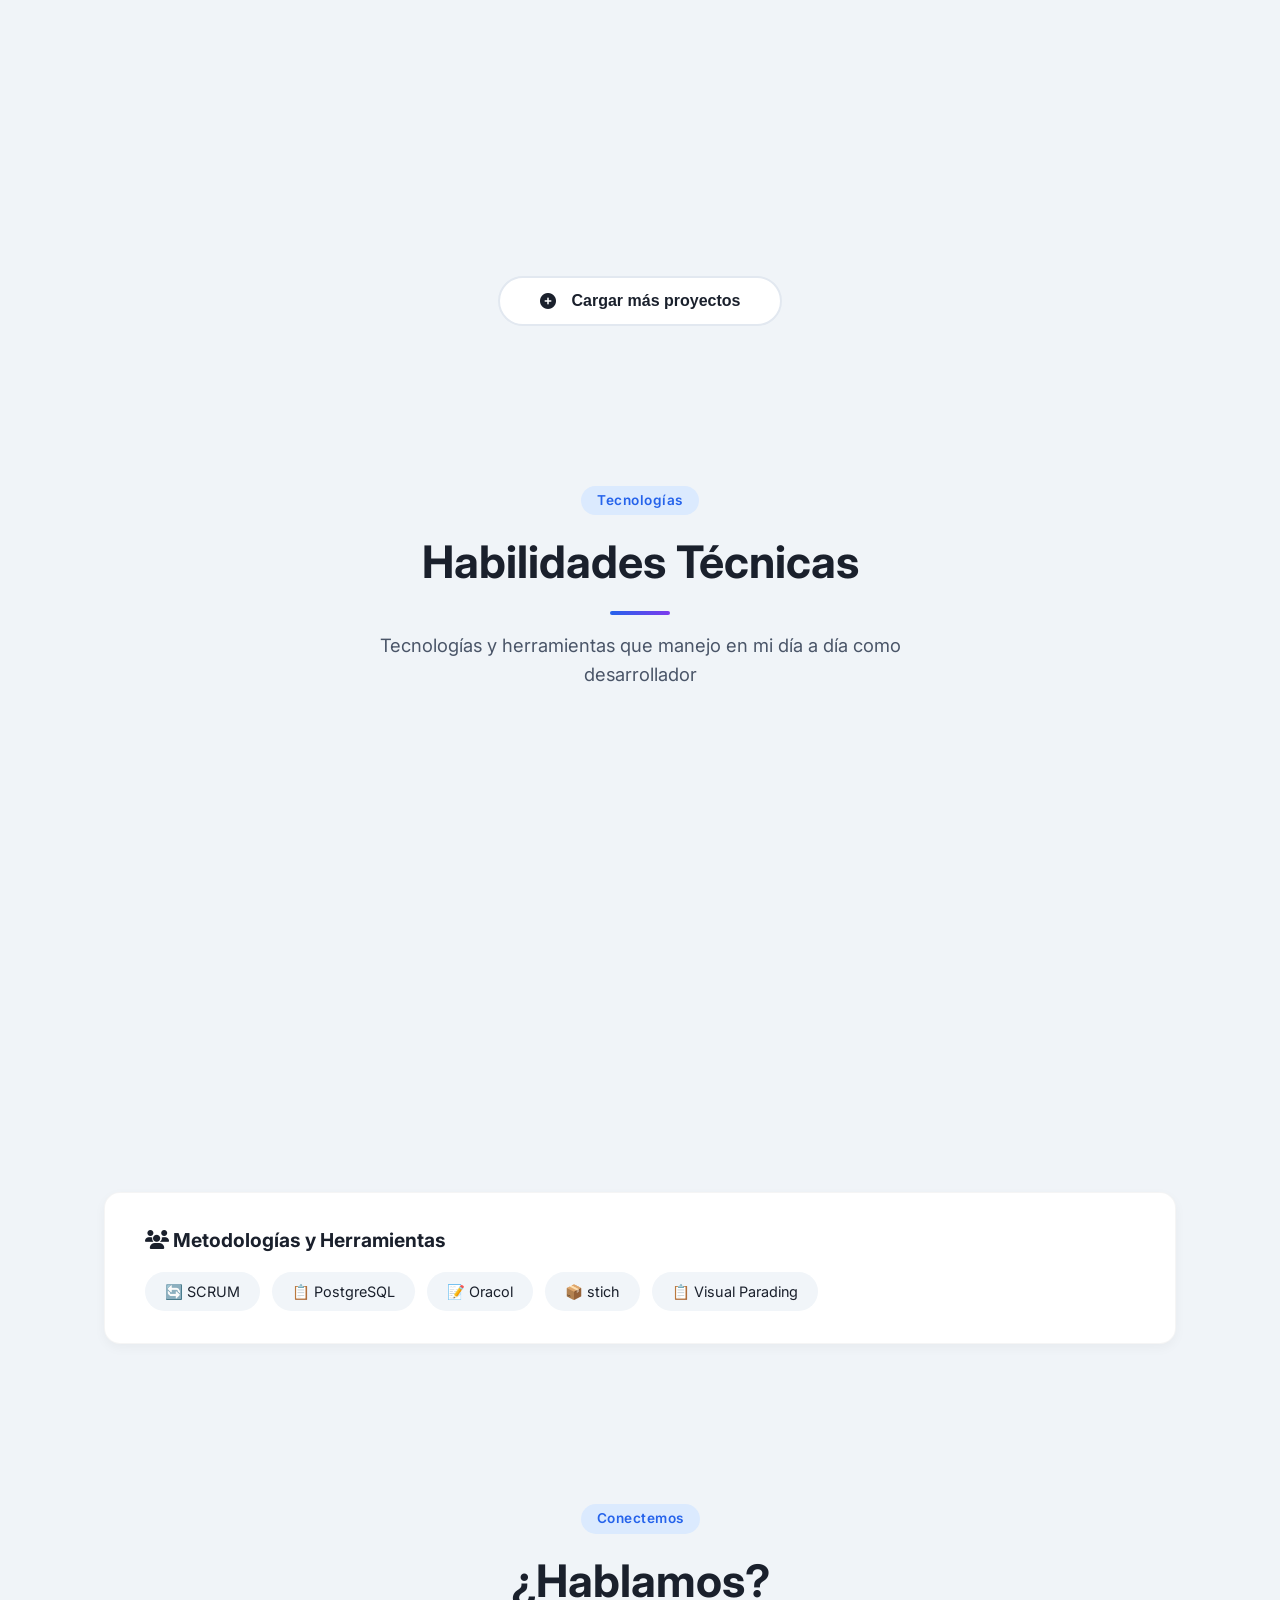
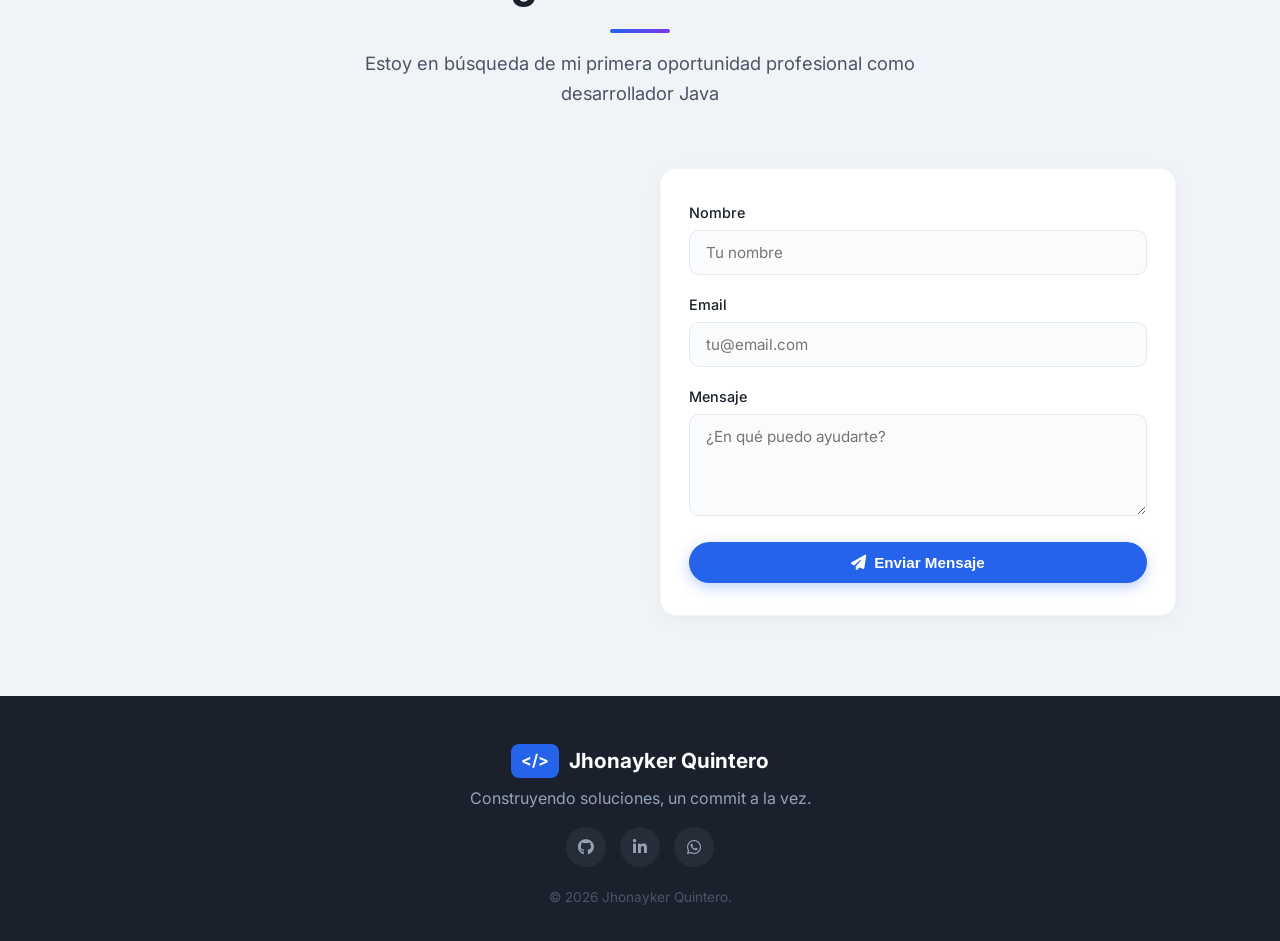
==== commit 1129f18a: "contact edited" ====
--- a/index.html
+++ b/index.html
@@ -74,8 +74,9 @@
                         <a href="https://linkedin.com/in/jhonayker-quintero" target="_blank" aria-label="LinkedIn">
                             <i class="fab fa-linkedin-in"></i>
                         </a>
-                        <a href="#" target="_blank" aria-label="Twitter">
-                            <i class="fab fa-twitter"></i>
+                        <a href="https://wa.me/573507118018?text=Hola%20Jhonayker%2C%20vi%20tu%20portafolio%20y%20me%20gustaría%20contactarte"
+                            target="_blank" aria-label="WhatsApp">
+                            <i class="fab fa-whatsapp"></i>
                         </a>
                     </div>
                 </div>
@@ -342,10 +343,12 @@
                         <span class="tech-badge">Material Symbols</span>
                     </div>
                     <div class="project-links">
-                        <a href="https://github.com/Jhonayker777/Delicias-del-ayer..git" target="_blank" class="btn btn-small">
+                        <a href="https://github.com/Jhonayker777/Delicias-del-ayer..git" target="_blank"
+                            class="btn btn-small">
                             <i class="fab fa-github"></i> Código
                         </a>
-                        <a href="https://jhonayker777.github.io/Delicias-del-ayer./" target="_blank" class="btn btn-small btn-outline">
+                        <a href="https://jhonayker777.github.io/Delicias-del-ayer./" target="_blank"
+                            class="btn btn-small btn-outline">
                             <i class="fas fa-external-link-alt"></i> Demo
                         </a>
                     </div>
@@ -373,10 +376,12 @@
 
                     </div>
                     <div class="project-links">
-                        <a href="https://github.com/Jhonayker777/rutas-seguras-kids.git" target="_blank" class="btn btn-small">
+                        <a href="https://github.com/Jhonayker777/rutas-seguras-kids.git" target="_blank"
+                            class="btn btn-small">
                             <i class="fab fa-github"></i> Código
                         </a>
-                        <a href="https://jhonayker777.github.io/rutas-seguras-kids/" target="_blank" class="btn btn-small btn-outline">
+                        <a href="https://jhonayker777.github.io/rutas-seguras-kids/" target="_blank"
+                            class="btn btn-small btn-outline">
                             <i class="fas fa-external-link-alt"></i> Demo
                         </a>
                     </div>
@@ -561,10 +566,13 @@
                     </div>
 
                     <div class="contact-item">
-                        <i class="fas fa-phone"></i>
+                        <i class="fab fa-whatsapp"></i>
                         <div>
-                            <h4>Teléfono</h4>
-                            <a href="tel:+573507118018">+57 350 711 8018</a>
+                            <h4>WhatsApp</h4>
+                            <a href="https://wa.me/573507118018?text=Hola%20Jhonayker%2C%20vi%20tu%20portafolio%20y%20me%20gustaría%20contactarte"
+                                target="_blank">
+                                +57 350 711 8018
+                            </a>
                         </div>
                     </div>
                 </div>
@@ -610,8 +618,9 @@
                 <a href="https://linkedin.com/in/jhonayker-quintero" target="_blank" aria-label="LinkedIn">
                     <i class="fab fa-linkedin-in"></i>
                 </a>
-                <a href="#" target="_blank" aria-label="Twitter">
-                    <i class="fab fa-twitter"></i>
+                <a href="https://wa.me/573507118018?text=Hola%20Jhonayker%2C%20vi%20tu%20portafolio%20y%20me%20gustaría%20contactarte"
+                    target="_blank" aria-label="WhatsApp">
+                    <i class="fab fa-whatsapp"></i>
                 </a>
             </div>
             <p class="footer-copy">
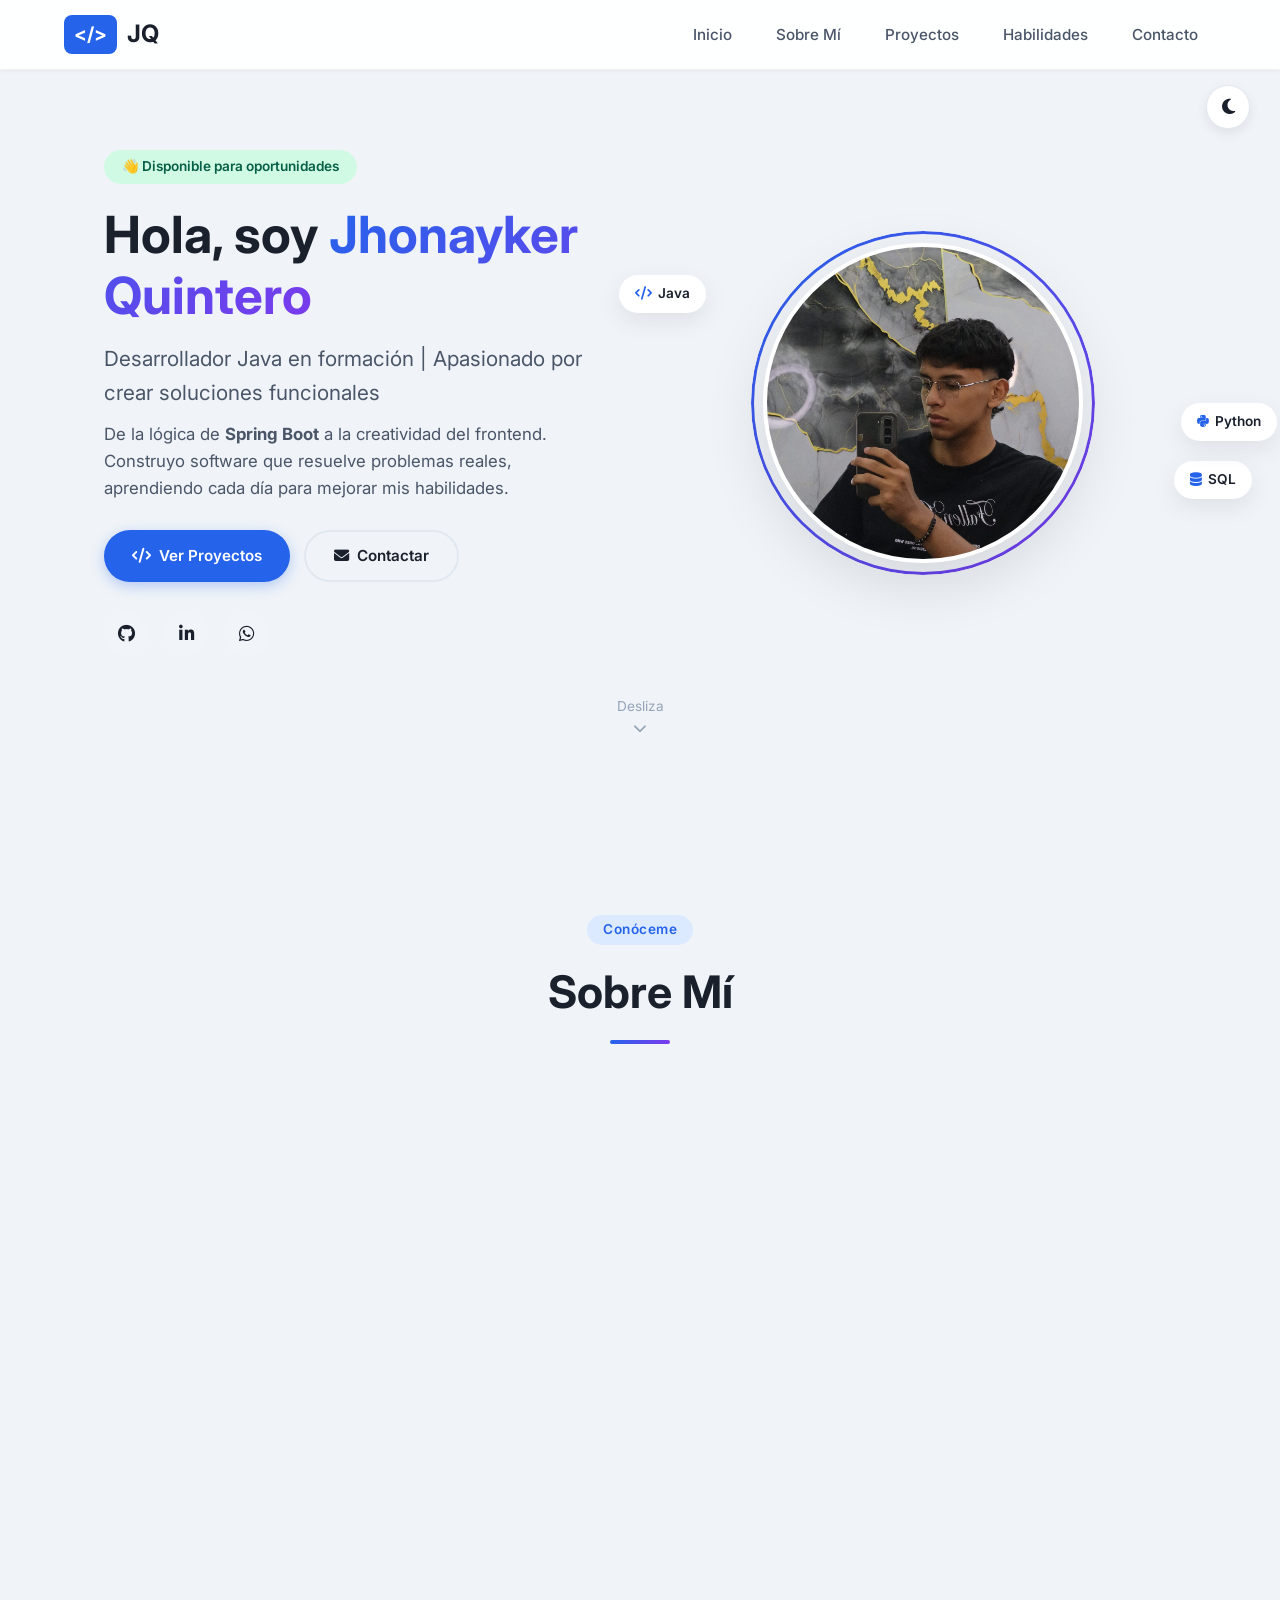
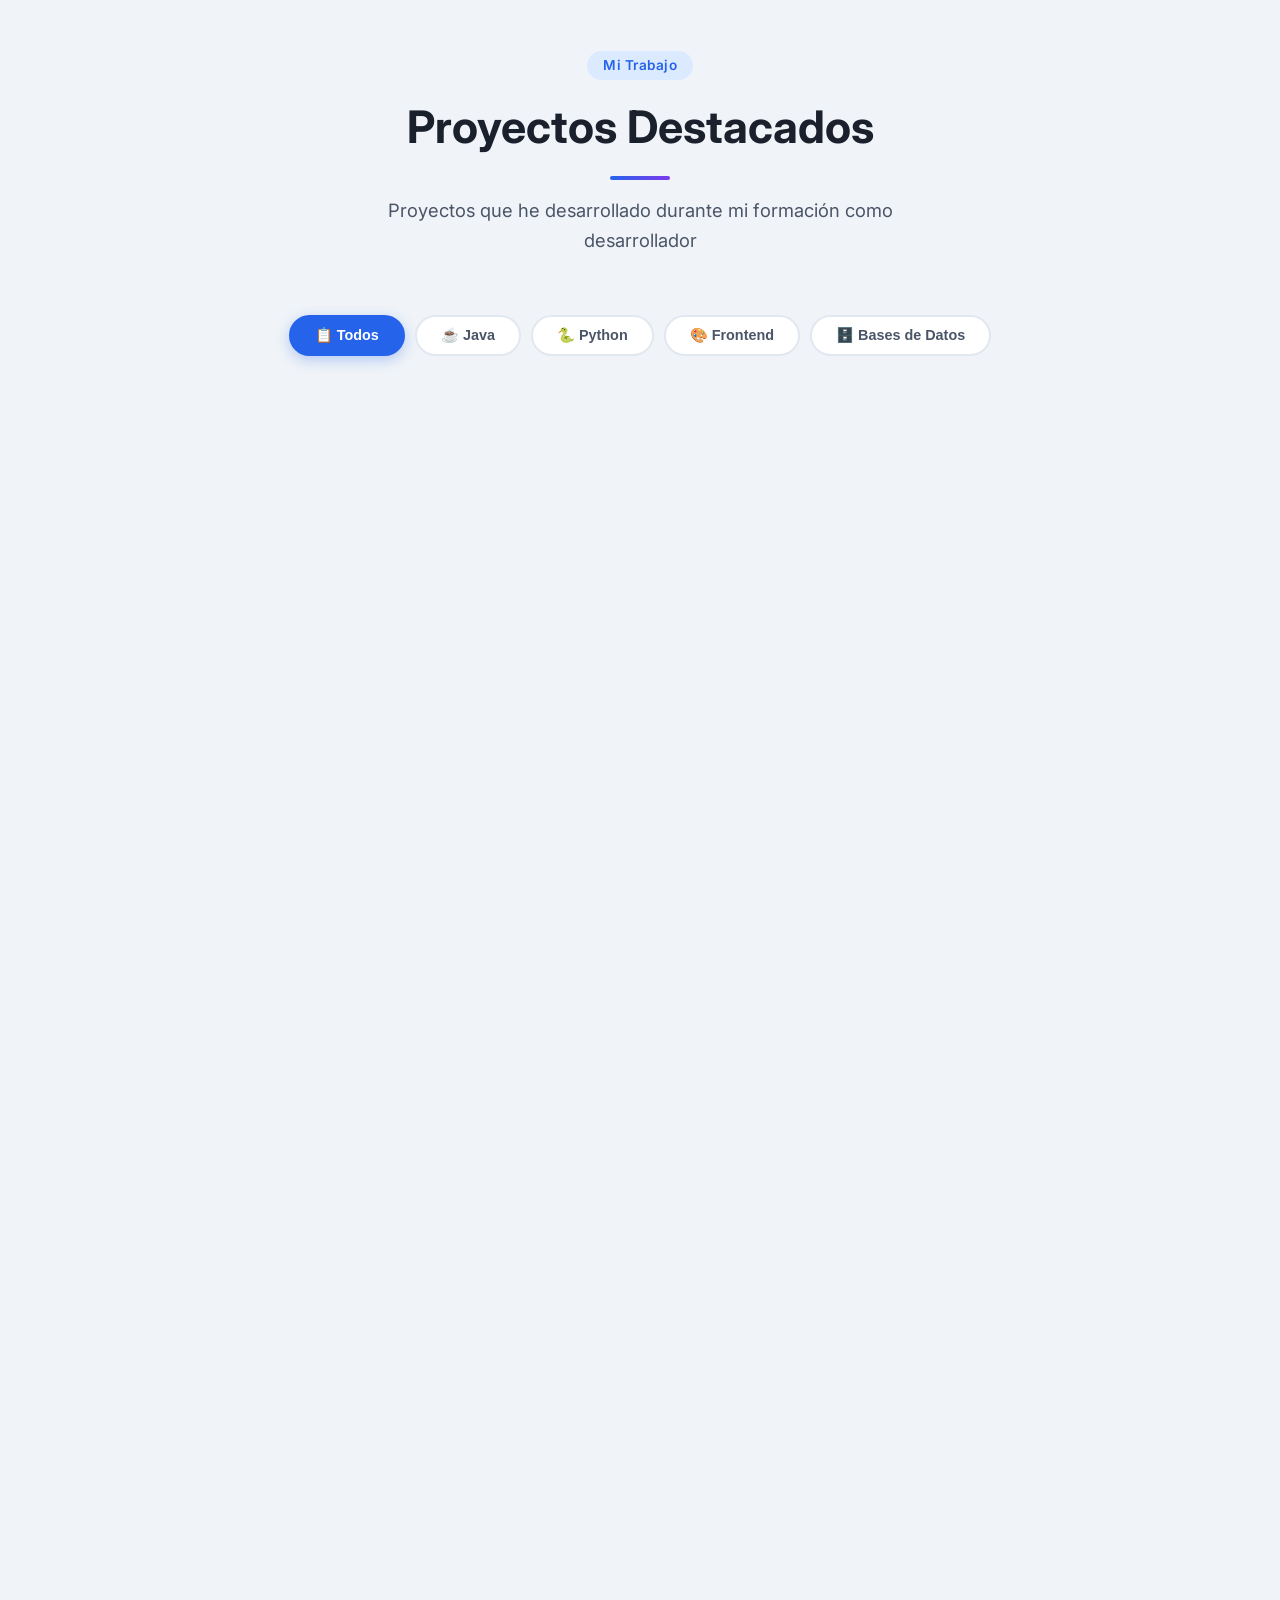
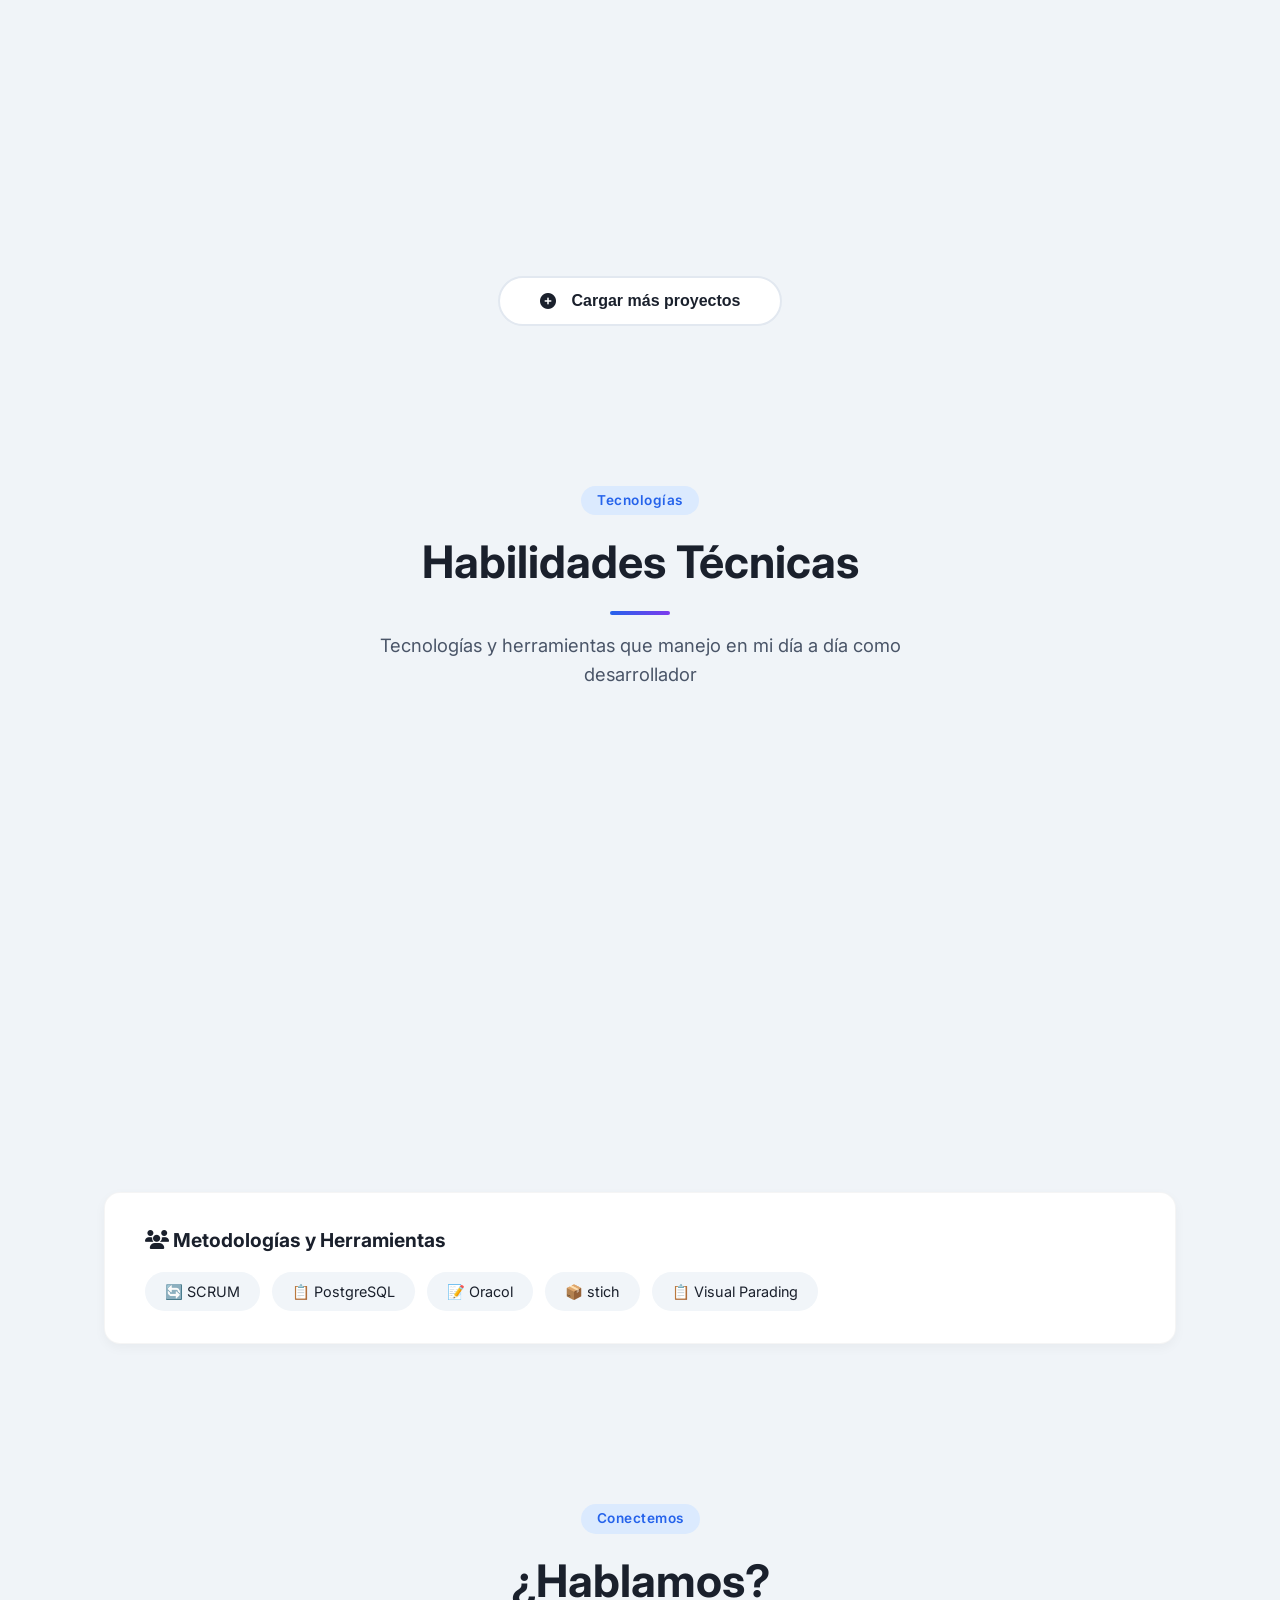
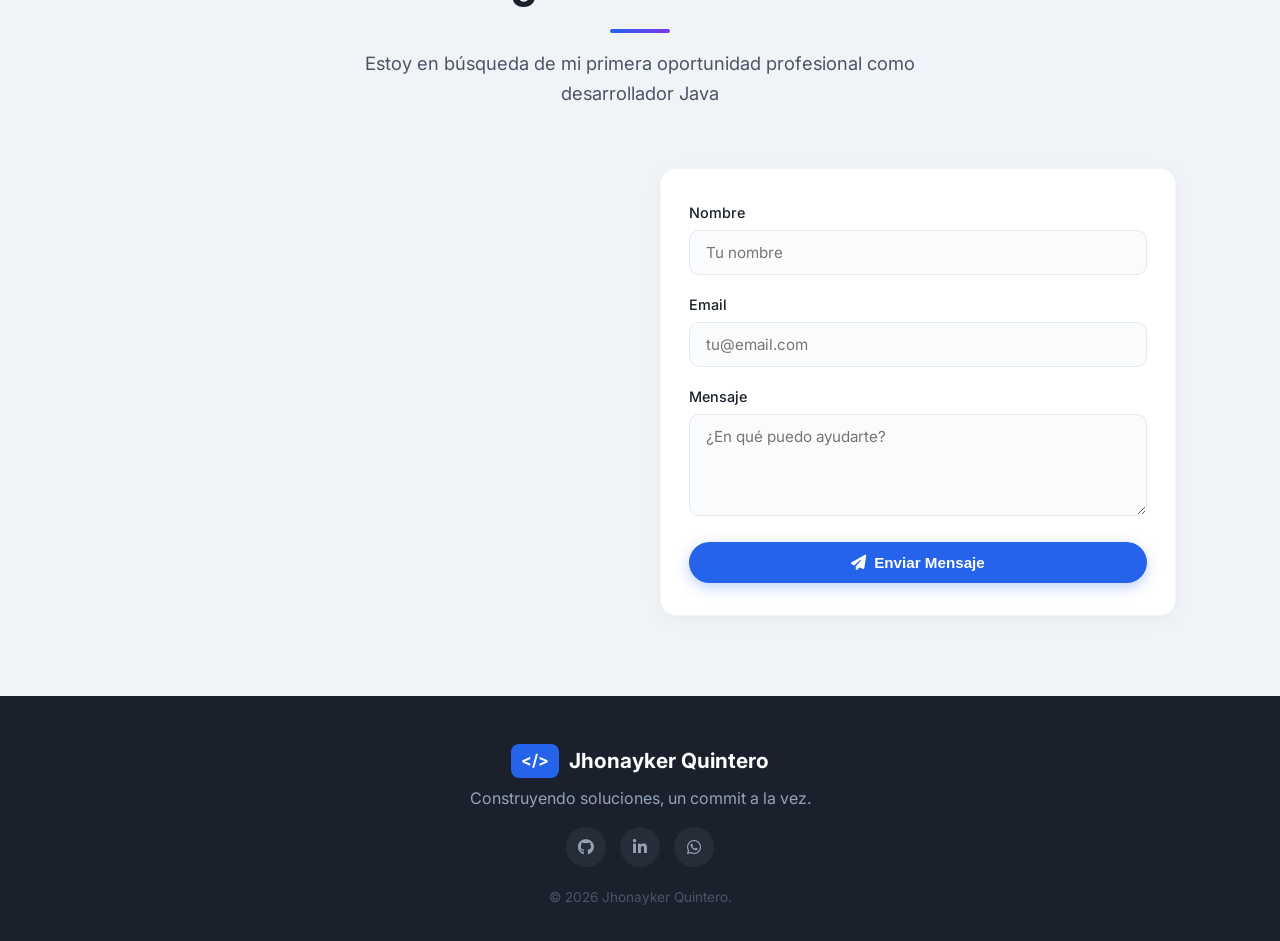
==== commit 93df7571: "foto de perfil" ====
--- a/index.html
+++ b/index.html
@@ -84,7 +84,7 @@
                 <div class="hero-image">
                     <div class="profile-image-wrapper">
                         <!-- ✅ CORREGIDO: Usar avatar de GitHub o corregir ruta -->
-                        <img src="https://github.com/Jhonayker777.png" alt="Jhonayker Quintero - Foto de perfil"
+                        <img src="./img/screenshots/foto-de-perfil.jpeg" alt="Jhonayker Quintero - Foto de perfil"
                             class="profile-image" />
                         <!-- Si quieres usar tu foto local, usa: -->
                         <!-- <img src="fotos/perfil.jpg" alt="Jhonayker Quintero" class="profile-image" /> -->
